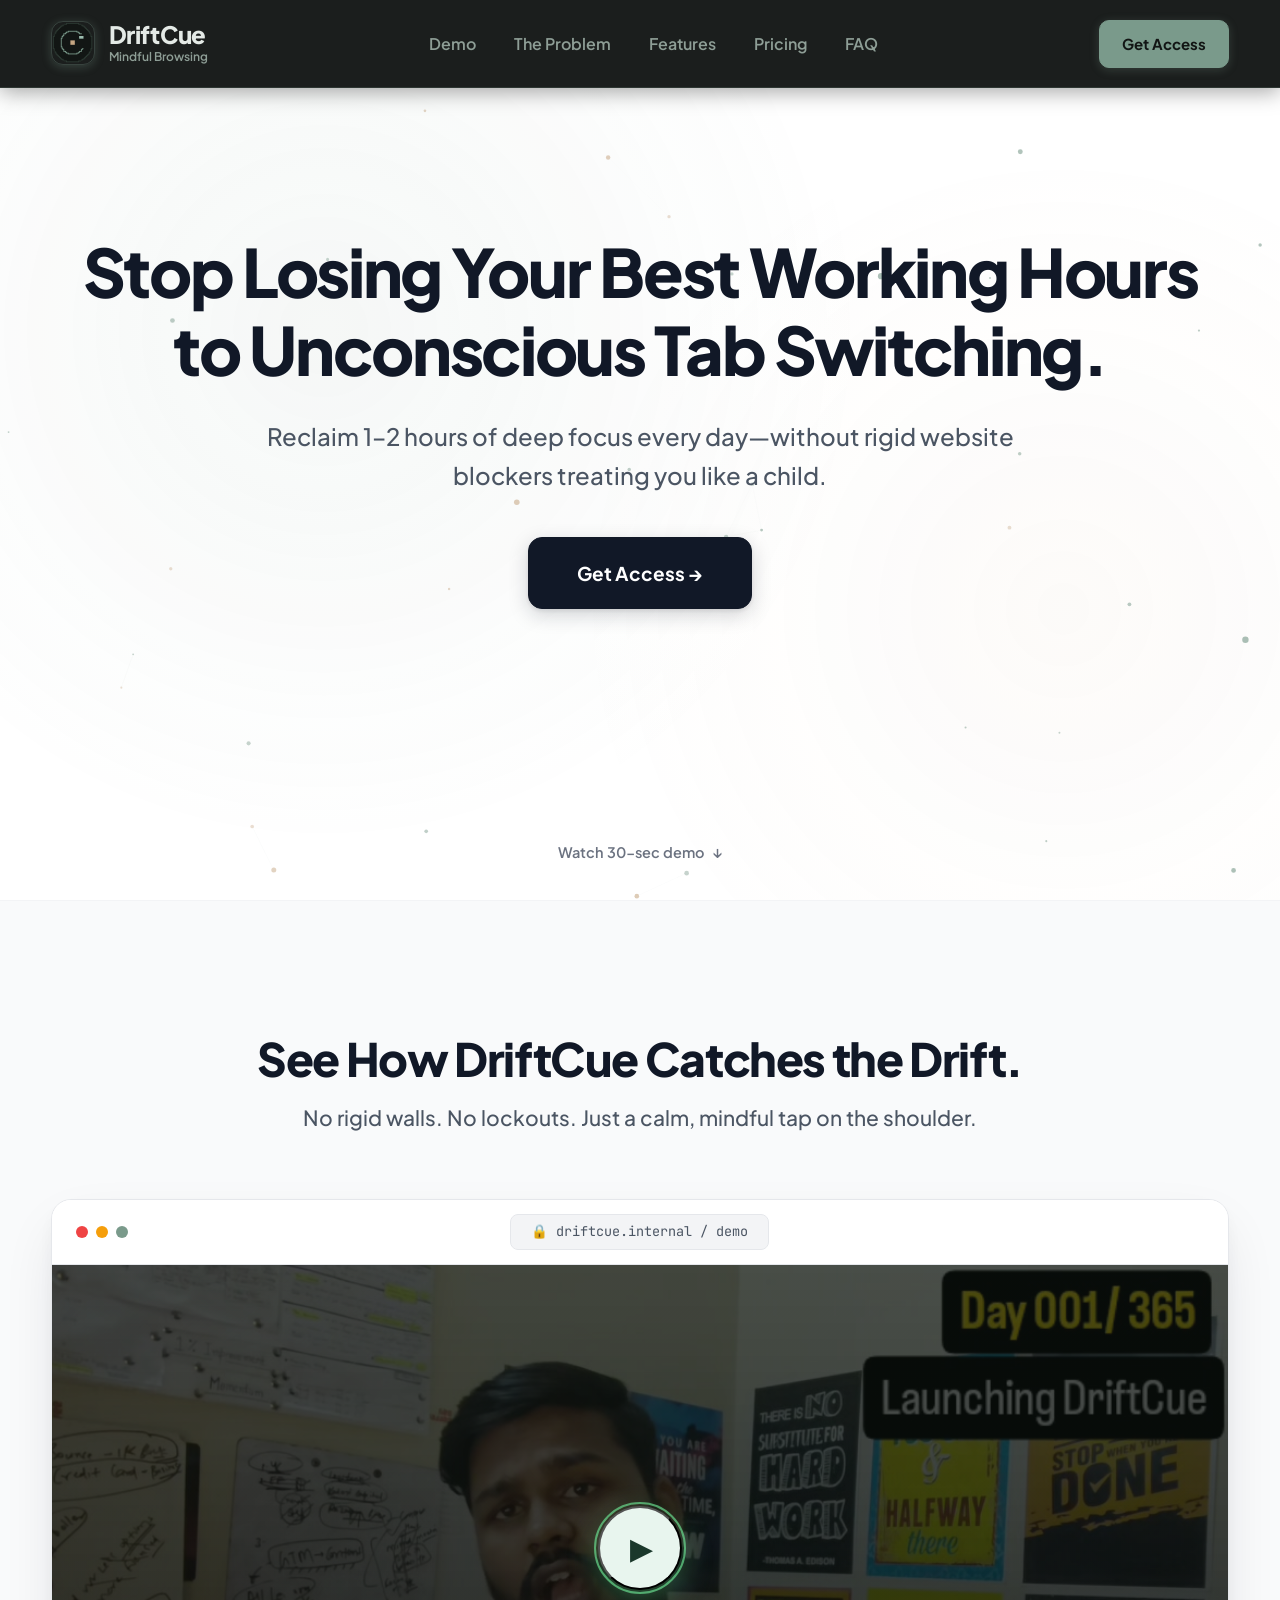
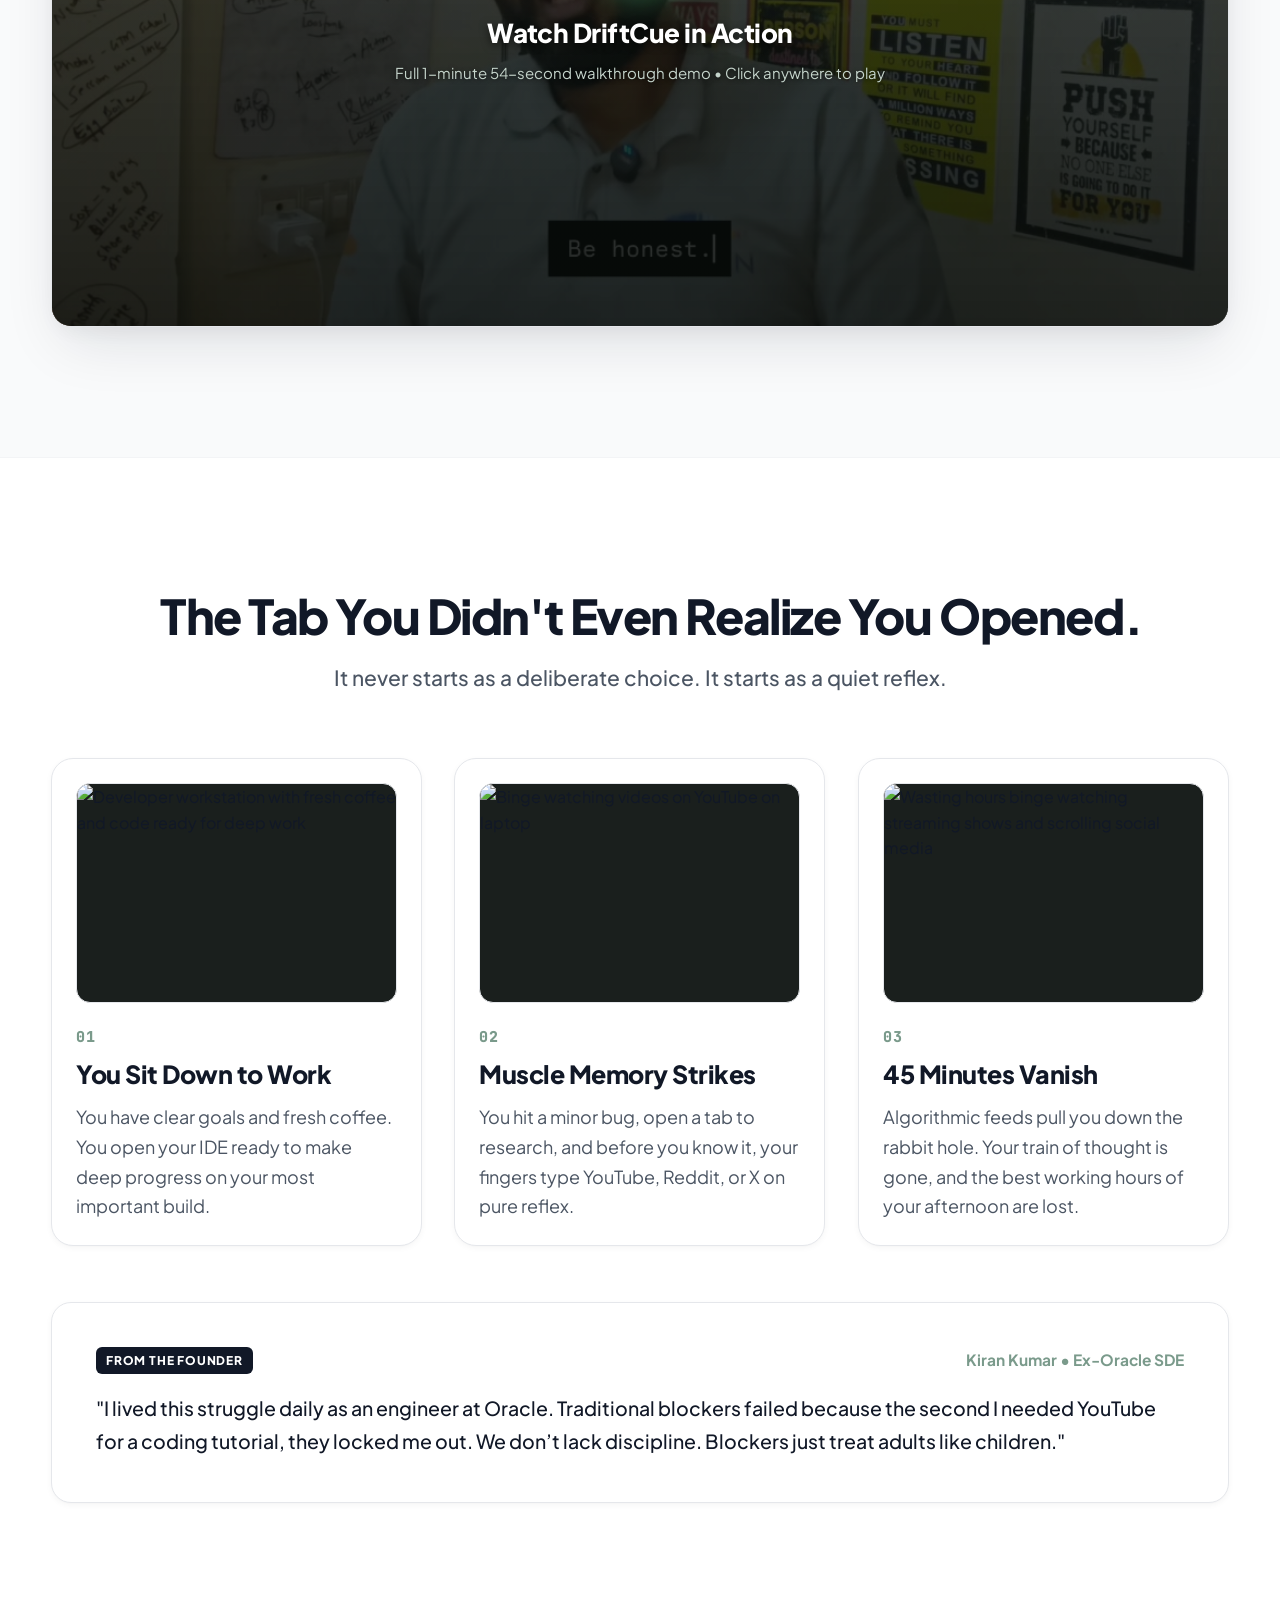
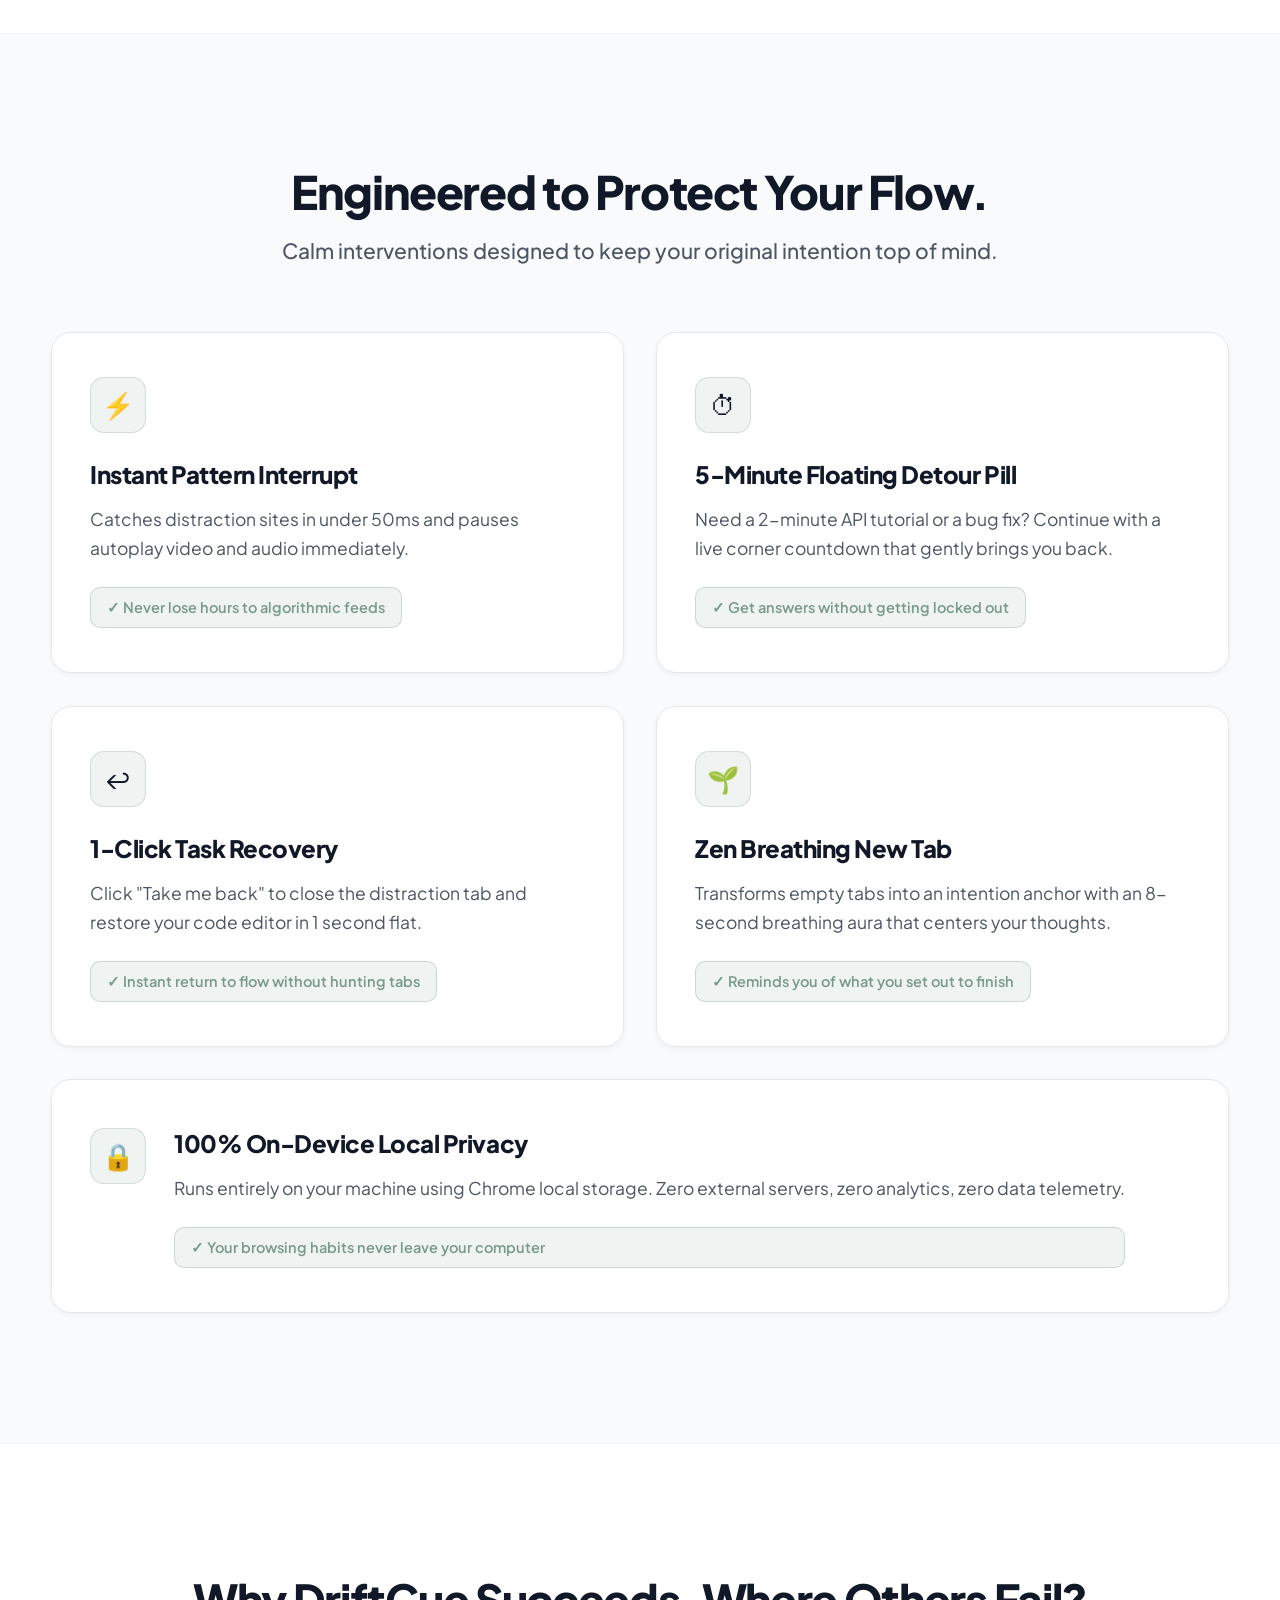
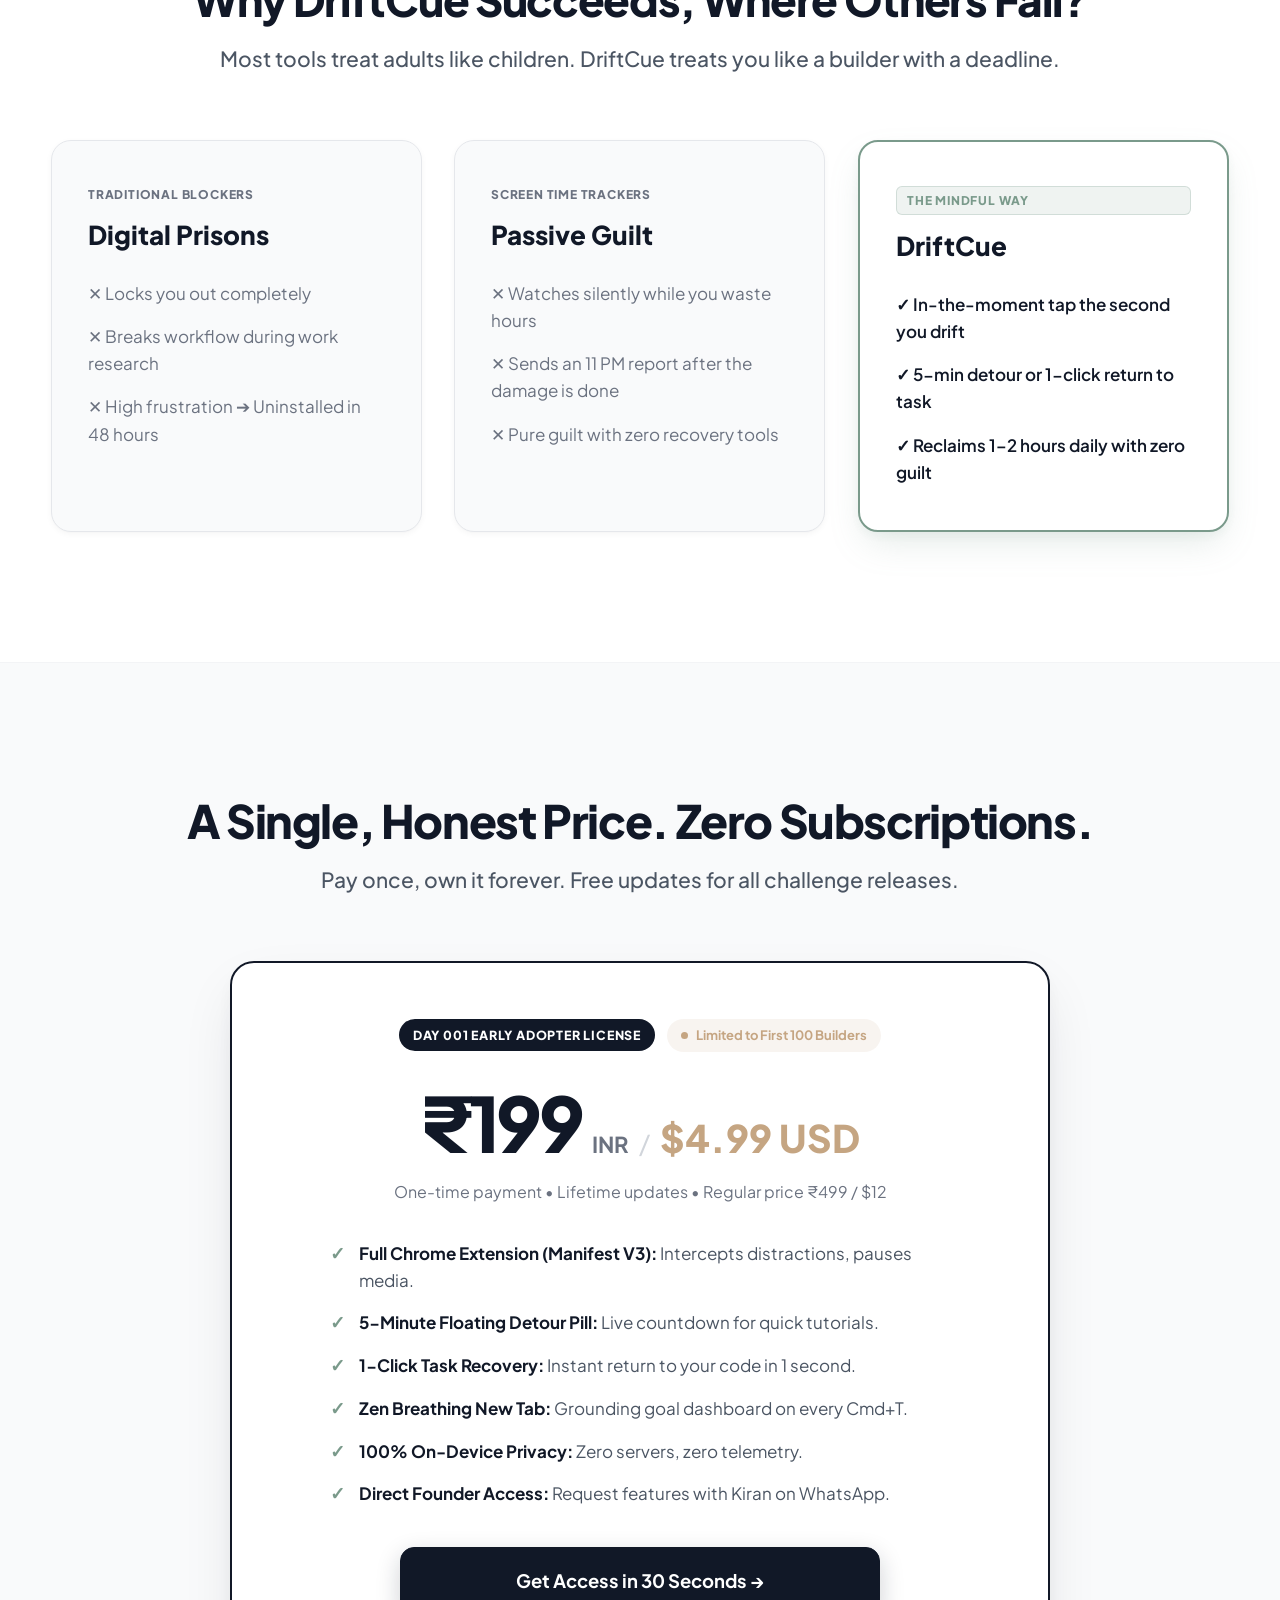
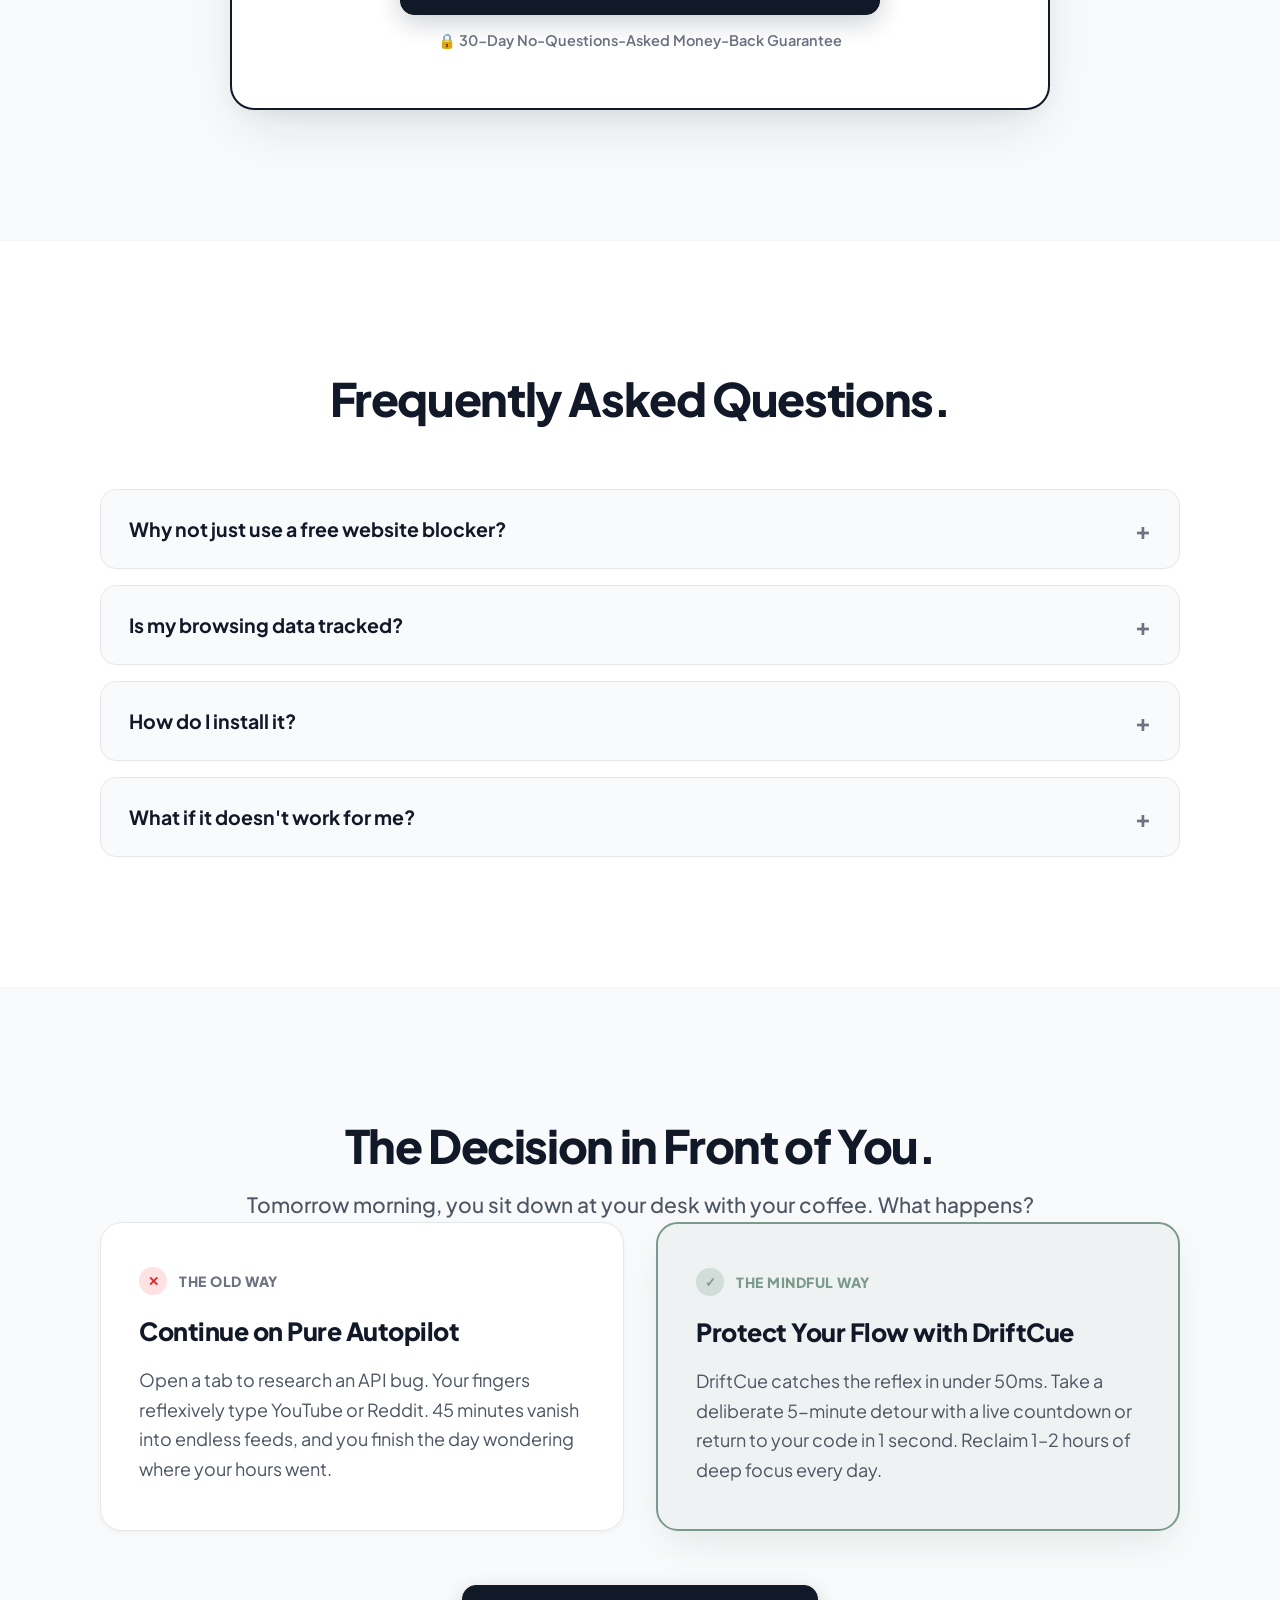
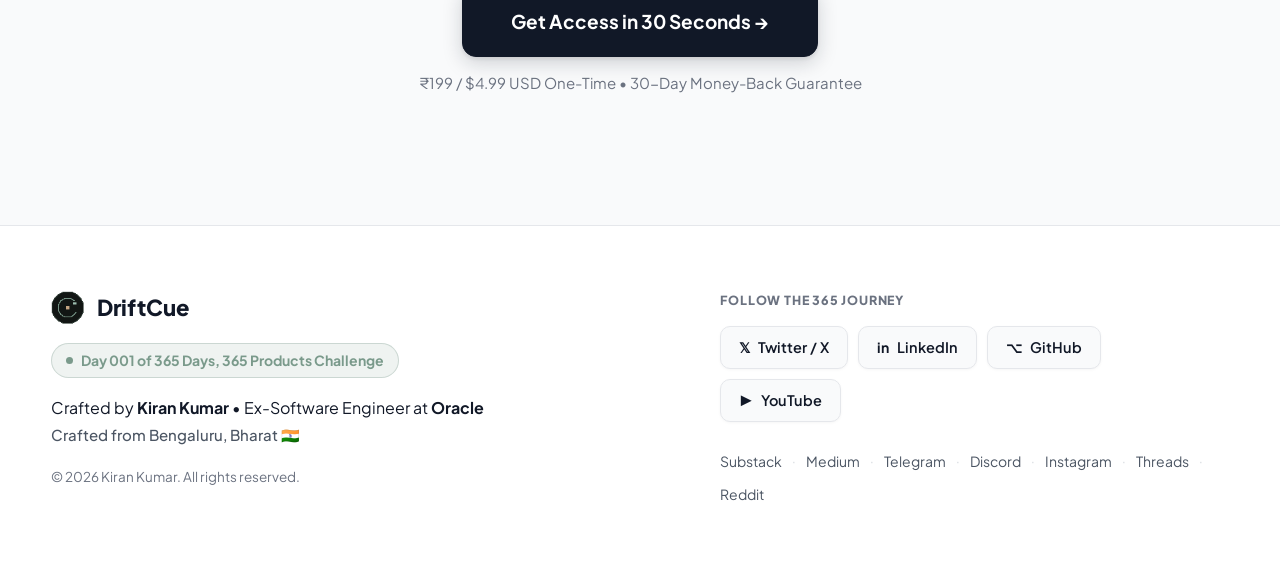
==== DriftCue landing page/index.html @ 40b1b19f "feat: embed responsive walkthrough demo video, poster preview, and connect PostHog project token" ====
<!DOCTYPE html>
<html lang="en">
<head>
  <meta charset="UTF-8">
  <meta name="viewport" content="width=device-width, initial-scale=1.0">
  <title>DriftCue — Stop Losing Your Best Working Hours to Unconscious Tab-Switching</title>
  <meta name="description" content="Reclaim 1–2 hours of deep focus every day without rigid website blockers treating you like a child. Built by Kiran Kumar (Ex-Oracle).">
  <link rel="icon" type="image/png" href="assets/icon48.png">

  <!-- Google Font: Plus Jakarta Sans & JetBrains Mono -->
  <link rel="preconnect" href="https://fonts.googleapis.com">
  <link rel="preconnect" href="https://fonts.gstatic.com" crossorigin>
  <link href="https://fonts.googleapis.com/css2?family=Plus+Jakarta+Sans:wght@400;500;600;700;800&family=JetBrains+Mono:wght@500;600&display=swap" rel="stylesheet">

  <!-- Canonical & Social Sharing Meta Tags -->
  <link rel="canonical" href="https://driftcue.netlify.app/">
  <meta property="og:type" content="website">
  <meta property="og:url" content="https://driftcue.netlify.app/">
  <meta property="og:title" content="DriftCue — Stop Losing Your Best Working Hours to Unconscious Tab-Switching">
  <meta property="og:description" content="A mindful Chrome extension that catches reflex distraction tabs in under 50ms without rigid blockers treating you like a child. Built by Kiran Kumar (Ex-Oracle).">
  <meta property="og:image" content="https://driftcue.netlify.app/assets/og-image.png">
  <meta property="og:image:width" content="1200">
  <meta property="og:image:height" content="630">

  <!-- Twitter / X Large Card Preview -->
  <meta name="twitter:card" content="summary_large_image">
  <meta name="twitter:site" content="@ErKiranKumar_">
  <meta name="twitter:creator" content="@ErKiranKumar_">
  <meta name="twitter:title" content="DriftCue — Stop Losing Hours to Tab Autopilot">
  <meta name="twitter:description" content="Reclaim 1–2 hours of deep focus every day without rigid website blockers. Day 001 of 365 Days, 365 Products.">
  <meta name="twitter:image" content="https://driftcue.netlify.app/assets/og-image.png">

  <!-- PostHog Analytics & Live Visitor Session Recording -->
  <script>
    window.POSTHOG_KEY = "phc_zBBacEBpAv8GLSEcUxEtwuBtC9FjooJ6SL5pAVhM9HwS";
    window.POSTHOG_HOST = "https://us.i.posthog.com";

    (function() {
      if (window.POSTHOG_KEY && window.POSTHOG_KEY !== "YOUR_POSTHOG_API_KEY") {
        const phScript = document.createElement("script");
        phScript.type = "text/javascript";
        phScript.async = true;
        phScript.src = window.POSTHOG_HOST + "/static/array.js";
        phScript.onload = function() {
          if (window.posthog) {
            window.posthog.init(window.POSTHOG_KEY, {
              api_host: window.POSTHOG_HOST,
              person_profiles: "always",
              capture_pageview: true,
              capture_pageleave: true,
              autocapture: true,
              session_recording: {
                recordCrossOriginIframes: true
              }
            });
          }
        };
        document.head.appendChild(phScript);
      }
    })();
  </script>

  <link rel="stylesheet" href="style.css">
</head>
<body>

  <!-- Ambient 3D Interactive Graphics Background Canvas -->
  <canvas id="ambient-canvas"></canvas>

  <!-- Sleek Dark Navigation Header (Extension Serene Sage Theme) -->
  <header class="header header-dark" id="site-header">
    <div class="header-inner">
      <a href="#" class="brand">
        <img src="assets/icon48.png" alt="DriftCue Logo" class="brand-logo" width="44" height="44">
        <div class="brand-text-col">
          <span class="brand-name">DriftCue</span>
          <span class="brand-sub">Mindful Browsing</span>
        </div>
      </a>

      <nav class="nav-links">
        <a href="#demo-video" class="nav-link">Demo</a>
        <a href="#problem" class="nav-link">The Problem</a>
        <a href="#features" class="nav-link">Features</a>
        <a href="#pricing" class="nav-link">Pricing</a>
        <a href="#faq" class="nav-link">FAQ</a>
      </nav>

      <div class="header-actions">
        <a 
          href="https://wa.me/918590658979?text=Hey%20Kiran%2C%20I%20struggle%20with%20staying%20intentional%20while%20browsing.%20Would%20love%20to%20test%20DriftCue%20and%20share%20my%20feedback%20with%20you."
          target="_blank"
          rel="noopener noreferrer"
          class="btn btn-header-cta"
        >
          Get Access
        </a>
      </div>
    </div>
  </header>

  <main>
    <!-- ===================================================================
         HERO SECTION (FULL VIEWPORT — 100vh)
         =================================================================== -->
    <section class="hero-section" id="hero">
      <div class="hero-container">

        <!-- Natural 2-Line Headline -->
        <h1 class="hero-headline">
          <span class="headline-line-1">Stop Losing Your Best Working Hours</span>
          <span class="headline-line-2">to Unconscious Tab Switching.</span>
        </h1>

        <!-- Natural, Comfortable Subheading -->
        <p class="hero-subhead">
          Reclaim 1–2 hours of deep focus every day—without rigid website blockers treating you like a child.
        </p>

        <!-- Primary CTA -->
        <div class="hero-cta-wrap">
          <a 
            href="https://wa.me/918590658979?text=Hey%20Kiran%2C%20I%20struggle%20with%20staying%20intentional%20while%20browsing.%20Would%20love%20to%20test%20DriftCue%20and%20share%20my%20feedback%20with%20you."
            target="_blank"
            rel="noopener noreferrer"
            class="btn btn-primary btn-hero"
          >
            Get Access →
          </a>
        </div>

      </div>

      <!-- Bottom Scroll Prompt -->
      <a href="#demo-video" class="hero-scroll-prompt">
        <span>Watch 30-sec demo</span>
        <span class="scroll-arrow">↓</span>
      </a>
    </section>

    <!-- ===================================================================
         SECTION 2: 30-SECOND PRODUCT WALKTHROUGH VIDEO
         =================================================================== -->
    <section class="section video-section" id="demo-video">
      <div class="section-container">
        
        <div class="text-center section-header-wrap">
          <h2 class="section-title">See How DriftCue Catches the Drift.</h2>
          <p class="section-sub">No rigid walls. No lockouts. Just a calm, mindful tap on the shoulder.</p>
        </div>

        <div class="video-container-wrap">
          <div class="video-browser-frame">
            <div class="browser-controls">
              <span class="ctrl-dot dot-red"></span>
              <span class="ctrl-dot dot-yellow"></span>
              <span class="ctrl-dot dot-green"></span>
            </div>
            <div class="browser-url-pill">
              <span class="url-lock">🔒</span>
              <span class="url-text">driftcue.internal / demo</span>
            </div>
            <div class="browser-spacer"></div>
          </div>

          <div class="video-media-box">
            <!-- DriftCue Official Walkthrough Demo Video -->
            <video 
              id="hero-video-player" 
              class="hero-video-player" 
              controls 
              preload="metadata"
              poster="assets/demo-poster.jpg"
              playsinline
            >
              <source id="video-source" src="assets/demo.mp4" type="video/mp4">
              Your browser does not support the video tag.
            </video>

            <!-- Interactive Premium Video Poster Overlay -->
            <div class="video-placeholder" id="video-placeholder">
              <div class="placeholder-center">
                <button class="play-btn-circle" id="play-trigger-btn" aria-label="Play Walkthrough Demo">
                  <span class="play-triangle">▶</span>
                </button>
                <h3 class="placeholder-heading">Watch DriftCue in Action</h3>
                <p class="placeholder-caption">
                  Full 1-minute 54-second walkthrough demo • Click anywhere to play
                </p>
              </div>
            </div>
          </div>
        </div>

      </div>
    </section>

    <!-- ===================================================================
         SECTION 3: THE PROBLEM — "The Tab You Didn't Even Realize You Opened."
         =================================================================== -->
    <section class="section problem-section" id="problem">
      <div class="section-container">
        
        <div class="text-center section-header-wrap">
          <!-- One-liner heading -->
          <h2 class="section-title reality-section-title">
            <span class="single-line-heading">The Tab You Didn't Even Realize You Opened.</span>
          </h2>
          <p class="section-sub">It never starts as a deliberate choice. It starts as a quiet reflex.</p>
        </div>

        <!-- 3 Expanded Cards with Rich Visuals and Scaled-Up Typography -->
        <div class="reality-cards-grid">
          
          <!-- Card 1 -->
          <div class="reality-card reality-card-expanded">
            <div class="reality-img-frame">
              <img 
                src="https://images.unsplash.com/photo-1498050108023-c5249f4df085?auto=format&fit=crop&w=800&q=80" 
                alt="Developer workstation with fresh coffee and code ready for deep work" 
                class="reality-img" 
                loading="lazy"
              >
            </div>
            <div class="reality-body">
              <span class="reality-num">01</span>
              <h3 class="reality-title">You Sit Down to Work</h3>
              <p class="reality-desc">You have clear goals and fresh coffee. You open your IDE ready to make deep progress on your most important build.</p>
            </div>
          </div>

          <!-- Card 2 -->
          <div class="reality-card reality-card-expanded">
            <div class="reality-img-frame">
              <img 
                src="https://images.unsplash.com/photo-1611162617213-7d7a39e9b1d7?auto=format&fit=crop&w=800&q=80" 
                alt="Binge watching videos on YouTube on laptop" 
                class="reality-img" 
                loading="lazy"
              >
            </div>
            <div class="reality-body">
              <span class="reality-num">02</span>
              <h3 class="reality-title">Muscle Memory Strikes</h3>
              <p class="reality-desc">You hit a minor bug, open a tab to research, and before you know it, your fingers type YouTube, Reddit, or X on pure reflex.</p>
            </div>
          </div>

          <!-- Card 3 -->
          <div class="reality-card reality-card-expanded">
            <div class="reality-img-frame">
              <img 
                src="https://images.unsplash.com/photo-1522869635100-9f4c5e86aa37?auto=format&fit=crop&w=800&q=80" 
                alt="Wasting hours binge watching streaming shows and scrolling social media" 
                class="reality-img" 
                loading="lazy"
              >
            </div>
            <div class="reality-body">
              <span class="reality-num">03</span>
              <h3 class="reality-title">45 Minutes Vanish</h3>
              <p class="reality-desc">Algorithmic feeds pull you down the rabbit hole. Your train of thought is gone, and the best working hours of your afternoon are lost.</p>
            </div>
          </div>

        </div>

        <!-- Founder Story Card -->
        <div class="founder-card-clean">
          <div class="founder-card-top">
            <span class="founder-badge">FROM THE FOUNDER</span>
            <span class="founder-name">Kiran Kumar • Ex-Oracle SDE</span>
          </div>
          <p class="founder-quote">
            "I lived this struggle daily as an engineer at Oracle. Traditional blockers failed because the second I needed YouTube for a coding tutorial, they locked me out. We don’t lack discipline. Blockers just treat adults like children."
          </p>
        </div>

      </div>
    </section>

    <!-- ===================================================================
         SECTION 4: CORE FEATURES & BENEFITS
         =================================================================== -->
    <section class="section benefits-section" id="features">
      <div class="section-container">
        
        <div class="text-center section-header-wrap">
          <h2 class="section-title">Engineered to Protect Your Flow.</h2>
          <p class="section-sub">Calm interventions designed to keep your original intention top of mind.</p>
        </div>

        <div class="benefits-grid">
          
          <!-- Benefit 1 -->
          <div class="benefit-card">
            <div class="benefit-icon">⚡</div>
            <h3 class="benefit-title">Instant Pattern Interrupt</h3>
            <p class="benefit-desc">Catches distraction sites in under 50ms and pauses autoplay video and audio immediately.</p>
            <div class="benefit-pill">✓ Never lose hours to algorithmic feeds</div>
          </div>

          <!-- Benefit 2 -->
          <div class="benefit-card">
            <div class="benefit-icon">⏱</div>
            <h3 class="benefit-title">5-Minute Floating Detour Pill</h3>
            <p class="benefit-desc">Need a 2-minute API tutorial or a bug fix? Continue with a live corner countdown that gently brings you back.</p>
            <div class="benefit-pill">✓ Get answers without getting locked out</div>
          </div>

          <!-- Benefit 3 -->
          <div class="benefit-card">
            <div class="benefit-icon">↩</div>
            <h3 class="benefit-title">1-Click Task Recovery</h3>
            <p class="benefit-desc">Click "Take me back" to close the distraction tab and restore your code editor in 1 second flat.</p>
            <div class="benefit-pill">✓ Instant return to flow without hunting tabs</div>
          </div>

          <!-- Benefit 4 -->
          <div class="benefit-card">
            <div class="benefit-icon">🌱</div>
            <h3 class="benefit-title">Zen Breathing New Tab</h3>
            <p class="benefit-desc">Transforms empty tabs into an intention anchor with an 8-second breathing aura that centers your thoughts.</p>
            <div class="benefit-pill">✓ Reminds you of what you set out to finish</div>
          </div>

          <!-- Benefit 5 (Wide) -->
          <div class="benefit-card benefit-card-wide">
            <div class="benefit-icon">🔒</div>
            <div class="wide-content">
              <h3 class="benefit-title">100% On-Device Local Privacy</h3>
              <p class="benefit-desc">Runs entirely on your machine using Chrome local storage. Zero external servers, zero analytics, zero data telemetry.</p>
              <div class="benefit-pill">✓ Your browsing habits never leave your computer</div>
            </div>
          </div>

        </div>

      </div>
    </section>

    <!-- ===================================================================
         SECTION 5: COMPARISON MATRIX (One-Liner Heading)
         =================================================================== -->
    <section class="section comparison-section" id="comparison">
      <div class="section-container">
        
        <div class="text-center section-header-wrap">
          <!-- One-liner heading -->
          <h2 class="section-title comparison-title">
            <span class="single-line-heading">Why DriftCue Succeeds, Where Others Fail?</span>
          </h2>
          <p class="section-sub">Most tools treat adults like children. DriftCue treats you like a builder with a deadline.</p>
        </div>

        <div class="comparison-grid">
          <!-- Col 1 -->
          <div class="comp-col comp-negative">
            <span class="comp-tag">TRADITIONAL BLOCKERS</span>
            <h3 class="comp-title">Digital Prisons</h3>
            <ul class="comp-points">
              <li>✕ Locks you out completely</li>
              <li>✕ Breaks workflow during work research</li>
              <li>✕ High frustration ➔ Uninstalled in 48 hours</li>
            </ul>
          </div>

          <!-- Col 2 -->
          <div class="comp-col comp-negative">
            <span class="comp-tag">SCREEN TIME TRACKERS</span>
            <h3 class="comp-title">Passive Guilt</h3>
            <ul class="comp-points">
              <li>✕ Watches silently while you waste hours</li>
              <li>✕ Sends an 11 PM report after the damage is done</li>
              <li>✕ Pure guilt with zero recovery tools</li>
            </ul>
          </div>

          <!-- Col 3: DriftCue (Extension Serene Sage Theme) -->
          <div class="comp-col comp-positive">
            <span class="comp-tag highlight">THE MINDFUL WAY</span>
            <h3 class="comp-title">DriftCue</h3>
            <ul class="comp-points">
              <li>✓ In-the-moment tap the second you drift</li>
              <li>✓ 5-min detour or 1-click return to task</li>
              <li>✓ Reclaims 1–2 hours daily with zero guilt</li>
            </ul>
          </div>
        </div>

      </div>
    </section>

    <!-- ===================================================================
         SECTION 6: PRICING (A Single Honest Price. Zero Subscriptions.)
         =================================================================== -->
    <section class="section pricing-section" id="pricing">
      <div class="section-container">
        
        <div class="text-center section-header-wrap">
          <h2 class="section-title">A Single, Honest Price. Zero Subscriptions.</h2>
          <p class="section-sub">Pay once, own it forever. Free updates for all challenge releases.</p>
        </div>

        <div class="pricing-card-wrap">
          <div class="pricing-card">
            
            <div class="urgency-badge-row">
              <span class="urgency-pill">DAY 001 EARLY ADOPTER LICENSE</span>
              <span class="urgency-spots">Limited to First 100 Builders</span>
            </div>

            <div class="price-display-wrap">
              <div class="price-numbers">
                <span class="price-inr">₹199</span>
                <span class="price-currency">INR</span>
                <span class="price-slash">/</span>
                <span class="price-usd">$4.99 USD</span>
              </div>
              <p class="price-terms">One-time payment • Lifetime updates • Regular price ₹499 / $12</p>
            </div>

            <ul class="offer-value-list">
              <li>
                <span class="check-icon">✓</span>
                <span><strong>Full Chrome Extension (Manifest V3):</strong> Intercepts distractions, pauses media.</span>
              </li>
              <li>
                <span class="check-icon">✓</span>
                <span><strong>5-Minute Floating Detour Pill:</strong> Live countdown for quick tutorials.</span>
              </li>
              <li>
                <span class="check-icon">✓</span>
                <span><strong>1-Click Task Recovery:</strong> Instant return to your code in 1 second.</span>
              </li>
              <li>
                <span class="check-icon">✓</span>
                <span><strong>Zen Breathing New Tab:</strong> Grounding goal dashboard on every Cmd+T.</span>
              </li>
              <li>
                <span class="check-icon">✓</span>
                <span><strong>100% On-Device Privacy:</strong> Zero servers, zero telemetry.</span>
              </li>
              <li>
                <span class="check-icon">✓</span>
                <span><strong>Direct Founder Access:</strong> Request features with Kiran on WhatsApp.</span>
              </li>
            </ul>

            <div class="pricing-action-box">
              <a 
                href="https://wa.me/918590658979?text=Hey%20Kiran%2C%20I%20struggle%20with%20staying%20intentional%20while%20browsing.%20Would%20love%20to%20test%20DriftCue%20and%20share%20my%20feedback%20with%20you."
                target="_blank"
                rel="noopener noreferrer"
                class="btn btn-primary btn-pricing"
              >
                Get Access in 30 Seconds →
              </a>
              <span class="guarantee-text">🔒 30-Day No-Questions-Asked Money-Back Guarantee</span>
            </div>

          </div>
        </div>

      </div>
    </section>

    <!-- ===================================================================
         SECTION 7: FAQ (CONCISE, NO BLOAT)
         =================================================================== -->
    <section class="section faq-section" id="faq">
      <div class="section-container text-container">
        
        <div class="text-center section-header-wrap">
          <h2 class="section-title">Frequently Asked Questions.</h2>
        </div>

        <div class="faq-list">
          
          <div class="faq-item">
            <button class="faq-question">
              <span>Why not just use a free website blocker?</span>
              <span class="faq-icon">+</span>
            </button>
            <div class="faq-answer">
              <p>
                You’ve already uninstalled them. Strict blockers lock you out completely, which fails the second you need YouTube for an API tutorial. DriftCue doesn’t lock you out—it gives you mindful awareness and a 5-minute detour.
              </p>
            </div>
          </div>

          <div class="faq-item">
            <button class="faq-question">
              <span>Is my browsing data tracked?</span>
              <span class="faq-icon">+</span>
            </button>
            <div class="faq-answer">
              <p>
                Zero tracking. Everything runs locally inside Chrome. We have no servers, no analytics, and no accounts.
              </p>
            </div>
          </div>

          <div class="faq-item">
            <button class="faq-question">
              <span>How do I install it?</span>
              <span class="faq-icon">+</span>
            </button>
            <div class="faq-answer">
              <p>
                Delivered as an unpacked Chrome extension package (Manifest V3). Open <code>chrome://extensions</code>, toggle Developer mode, and click "Load unpacked". Takes under 30 seconds.
              </p>
            </div>
          </div>

          <div class="faq-item">
            <button class="faq-question">
              <span>What if it doesn't work for me?</span>
              <span class="faq-icon">+</span>
            </button>
            <div class="faq-answer">
              <p>
                Message Kiran on WhatsApp within 30 days for an immediate 100% refund. Zero questions asked.
              </p>
            </div>
          </div>

        </div>

      </div>
    </section>

    <!-- ===================================================================
         SECTION 8: THE DECISION IN FRONT OF YOU (Human Presentation)
         =================================================================== -->
    <section class="section closing-section" id="closing">
      <div class="section-container text-container text-center">
        
        <h2 class="section-title">The Decision in Front of You.</h2>
        <p class="section-sub">Tomorrow morning, you sit down at your desk with your coffee. What happens?</p>

        <!-- Redesigned Comparative Decision Cards (No Tacky Pills) -->
        <div class="decision-cards-grid">
          
          <!-- Option 1: Inaction -->
          <div class="decision-card decision-inaction">
            <div class="decision-badge-row">
              <span class="decision-badge-icon icon-cross">✕</span>
              <span class="decision-badge-label">The Old Way</span>
            </div>
            <h3 class="decision-title">Continue on Pure Autopilot</h3>
            <p class="decision-desc">
              Open a tab to research an API bug. Your fingers reflexively type YouTube or Reddit. 45 minutes vanish into endless feeds, and you finish the day wondering where your hours went.
            </p>
          </div>

          <!-- Option 2: Action -->
          <div class="decision-card decision-action">
            <div class="decision-badge-row">
              <span class="decision-badge-icon icon-check">✓</span>
              <span class="decision-badge-label">The Mindful Way</span>
            </div>
            <h3 class="decision-title">Protect Your Flow with DriftCue</h3>
            <p class="decision-desc">
              DriftCue catches the reflex in under 50ms. Take a deliberate 5-minute detour with a live countdown or return to your code in 1 second. Reclaim 1–2 hours of deep focus every day.
            </p>
          </div>

        </div>

        <div class="final-cta-wrap">
          <a 
            href="https://wa.me/918590658979?text=Hey%20Kiran%2C%20I%20struggle%20with%20staying%20intentional%20while%20browsing.%20Would%20love%20to%20test%20DriftCue%20and%20share%20my%20feedback%20with%20you."
            target="_blank"
            rel="noopener noreferrer"
            class="btn btn-primary btn-hero"
          >
            Get Access in 30 Seconds →
          </a>
          <p class="final-cta-sub">₹199 / $4.99 USD One-Time • 30-Day Money-Back Guarantee</p>
        </div>

      </div>
    </section>

  </main>

  <!-- Clean Footer (Day 001/365 & Socials) -->
  <footer class="footer">
    <div class="footer-container">
      
      <!-- Left: Challenge info & 2-Liner Founder Bio -->
      <div class="footer-left">
        <div class="footer-brand">
          <img src="assets/icon48.png" alt="DriftCue Logo" width="34" height="34">
          <span class="footer-brand-name">DriftCue</span>
        </div>
        <p class="footer-challenge-badge">
          <span class="challenge-dot"></span>
          <span>Day 001 of 365 Days, 365 Products Challenge</span>
        </p>

        <!-- Two-Liner Founder Note -->
        <div class="footer-founder-bio">
          <p class="founder-bio-line1">Crafted by <strong>Kiran Kumar</strong> • Ex-Software Engineer at <strong>Oracle</strong></p>
          <p class="founder-bio-line2">Crafted from Bengaluru, Bharat 🇮🇳</p>
        </div>

        <span class="footer-copyright">© 2026 Kiran Kumar. All rights reserved.</span>
      </div>

      <!-- Right: All Socials -->
      <div class="footer-right">
        <span class="footer-socials-title">Follow the 365 Journey</span>
        
        <div class="footer-social-links">
          <a href="https://x.com/ErKiranKumar_" target="_blank" rel="noopener noreferrer" class="social-pill">
            <span class="social-icon">𝕏</span> Twitter / X
          </a>
          <a href="https://www.linkedin.com/in/kiran-kumar-sde/" target="_blank" rel="noopener noreferrer" class="social-pill">
            <span class="social-icon">in</span> LinkedIn
          </a>
          <a href="https://github.com/Kiran-pro2001" target="_blank" rel="noopener noreferrer" class="social-pill">
            <span class="social-icon">⌥</span> GitHub
          </a>
          <a href="https://www.youtube.com/@KiranKumar-wu9fp" target="_blank" rel="noopener noreferrer" class="social-pill">
            <span class="social-icon">▶</span> YouTube
          </a>
        </div>

        <div class="footer-community-links">
          <a href="https://substack.com/@kirankumar778023" target="_blank" rel="noopener noreferrer" class="comm-link">Substack</a>
          <span class="comm-sep">·</span>
          <a href="https://medium.com/@kk9840042" target="_blank" rel="noopener noreferrer" class="comm-link">Medium</a>
          <span class="comm-sep">·</span>
          <a href="https://telegram.me/kiranprodev" target="_blank" rel="noopener noreferrer" class="comm-link">Telegram</a>
          <span class="comm-sep">·</span>
          <span class="comm-link" title="Discord: kirankumar9672">Discord</span>
          <span class="comm-sep">·</span>
          <a href="https://www.instagram.com/kiran_kumar_20.0/" target="_blank" rel="noopener noreferrer" class="comm-link">Instagram</a>
          <span class="comm-sep">·</span>
          <a href="https://www.threads.com/@kiran_kumar_20.0" target="_blank" rel="noopener noreferrer" class="comm-link">Threads</a>
          <span class="comm-sep">·</span>
          <a href="https://www.reddit.com/user/No-Helicopter-6374/" target="_blank" rel="noopener noreferrer" class="comm-link">Reddit</a>
        </div>
      </div>

    </div>
  </footer>

  <script src="script.js"></script>
</body>
</html>
---- DriftCue landing page/style.css ----
/* ==========================================================================
   DriftCue — Theme B (Crisp Modern White with Extension Serene Sage Accents)
   Full-Page Screen Utilisation (1440px+ Canvas), Scaled-Up Typography
   ========================================================================== */

:root {
  /* Surfaces */
  --bg-canvas: #FFFFFF;
  --bg-subtle: #F9FAFB;
  --bg-card: #FFFFFF;
  --bg-dark: #121514;
  --bg-dark-app: #121514;
  
  /* Borders */
  --border-light: #F3F4F6;
  --border-subtle: #E5E7EB;
  --border-hover: #D1D5DB;
  --border-dark-subtle: #262f2b;
  
  /* Typography */
  --text-primary: #111827;      /* Crisp Dark Slate Black */
  --text-secondary: #4B5563;    /* Clean Neutral Slate */
  --text-muted: #6B7280;        /* Muted Gray */
  --text-faint: #9CA3AF;
  
  /* Extension Serene Sage Palette (Matches Extension 100%) */
  --accent-sage: #7a9a8b;
  --accent-sage-light: #8eae9d;
  --accent-sage-hover: #6a897b;
  --accent-sage-bg: rgba(122, 154, 139, 0.12);
  --accent-sand: #c5a582;
  --accent-sand-bg: rgba(197, 165, 130, 0.12);
  --accent-rose: #d9777f;
  
  /* Fonts */
  --font-sans: 'Plus Jakarta Sans', -apple-system, BlinkMacSystemFont, "Segoe UI", Roboto, sans-serif;
  --font-mono: 'JetBrains Mono', monospace;
  
  /* Shadows (Rich 3D Layered Depth) */
  --shadow-sm: 0 2px 6px rgba(0, 0, 0, 0.04), 0 1px 2px rgba(0, 0, 0, 0.02);
  --shadow-md: 0 12px 30px -6px rgba(17, 24, 39, 0.08), 0 4px 12px -2px rgba(17, 24, 39, 0.04);
  --shadow-lg: 0 24px 60px -12px rgba(17, 24, 39, 0.12), 0 8px 24px -4px rgba(17, 24, 39, 0.06);
  --shadow-hover-3d: 0 28px 70px -10px rgba(17, 24, 39, 0.16), 0 12px 28px -6px rgba(17, 24, 39, 0.08), 0 0 0 1px rgba(17, 24, 39, 0.05);
  --shadow-sage-glow: 0 20px 50px -10px rgba(122, 154, 139, 0.28), 0 8px 20px -4px rgba(122, 154, 139, 0.14);
  --shadow-sage-hover-3d: 0 30px 65px -10px rgba(122, 154, 139, 0.32), 0 12px 24px -4px rgba(122, 154, 139, 0.16);
  
  /* Full-Page Utilization Layout */
  --container-max: 1440px;
  --container-text: 1080px;
}

/* Reset */
*, *::before, *::after {
  box-sizing: border-box;
  margin: 0;
  padding: 0;
}

html {
  scroll-behavior: smooth;
  font-size: 16px;
  -webkit-text-size-adjust: 100%;
  overflow-x: hidden;
  max-width: 100vw;
}

body {
  font-family: var(--font-sans);
  background-color: var(--bg-canvas);
  color: var(--text-primary);
  line-height: 1.6;
  min-height: 100vh;
  display: flex;
  flex-direction: column;
  -webkit-font-smoothing: antialiased;
  -moz-osx-font-smoothing: grayscale;
  position: relative;
  overflow-x: hidden;
  max-width: 100vw;
  width: 100%;
}

/* Ambient 3D Interactive Graphics Background Canvas */
#ambient-canvas {
  position: fixed;
  top: 0;
  left: 0;
  width: 100vw;
  height: 100vh;
  pointer-events: none;
  z-index: 0;
  opacity: 0.82;
}

main {
  flex: 1;
  position: relative;
  z-index: 1;
}

/* ==========================================================================
   FULL-PAGE UTILISATION: EXPANDED CONTAINERS & SECTIONS
   ========================================================================== */
.section {
  padding: 130px 4vw;
  position: relative;
}

.section-container {
  max-width: var(--container-max);
  margin: 0 auto;
  width: 100%;
}

.text-container {
  max-width: var(--container-text);
  margin-left: auto;
  margin-right: auto;
  width: 100%;
}

.text-center {
  text-align: center;
}

.section-header-wrap {
  max-width: 960px;
  margin: 0 auto 64px;
}

.section-title {
  font-size: 46px;
  font-weight: 800;
  line-height: 1.18;
  letter-spacing: -0.03em;
  color: var(--text-primary);
  margin-bottom: 16px;
}

.section-sub {
  font-size: 21px;
  line-height: 1.6;
  color: var(--text-secondary);
  font-weight: 500;
}

/* One-liner desktop helper */
.single-line-heading {
  display: inline-block;
  white-space: nowrap;
}

@media (max-width: 980px) {
  .single-line-heading {
    white-space: normal;
  }
}

/* ==========================================================================
   BUTTONS (TACTILE 3D DEPTH & MICRO-INTERACTIONS)
   ========================================================================== */
.btn {
  display: inline-flex;
  align-items: center;
  justify-content: center;
  gap: 10px;
  font-family: var(--font-sans);
  font-size: 16px;
  font-weight: 700;
  padding: 13px 28px;
  border-radius: 12px;
  text-decoration: none;
  cursor: pointer;
  transition: transform 0.22s cubic-bezier(0.16, 1, 0.3, 1),
              box-shadow 0.22s cubic-bezier(0.16, 1, 0.3, 1),
              background-color 0.2s ease,
              border-color 0.2s ease;
  border: 1px solid transparent;
  position: relative;
  overflow: hidden;
  will-change: transform, box-shadow;
}

.btn:active {
  transform: translateY(1px) scale(0.99) !important;
  transition-duration: 0.08s;
}

.btn-primary {
  background: var(--text-primary);
  color: #FFFFFF;
  border-color: var(--text-primary);
  box-shadow: 0 4px 14px rgba(17, 24, 39, 0.16), 0 1px 3px rgba(0, 0, 0, 0.06);
}

.btn-primary::after {
  content: "";
  position: absolute;
  top: -60%;
  left: -70%;
  width: 50%;
  height: 220%;
  background: linear-gradient(
    90deg,
    transparent,
    rgba(255, 255, 255, 0.22),
    transparent
  );
  transform: rotate(25deg);
  pointer-events: none;
  opacity: 0;
}

.btn-primary:hover {
  background: #000000;
  border-color: #000000;
  transform: translateY(-3px);
  box-shadow: 0 12px 28px -2px rgba(17, 24, 39, 0.28), 0 4px 10px rgba(17, 24, 39, 0.12);
}

.btn-primary:hover::after {
  opacity: 1;
  animation: btnSheenSweep 0.8s ease-out forwards;
}

@keyframes btnSheenSweep {
  0% { left: -70%; }
  100% { left: 150%; }
}

.btn-hero {
  padding: 20px 48px;
  font-size: 19px;
  border-radius: 14px;
  box-shadow: 0 6px 20px rgba(17, 24, 39, 0.18), 0 2px 4px rgba(0, 0, 0, 0.08);
}

.btn-hero:hover {
  transform: translateY(-4px) scale(1.01);
  box-shadow: 0 16px 36px -4px rgba(17, 24, 39, 0.32), 0 6px 14px rgba(17, 24, 39, 0.14);
}

.btn-header-cta {
  background: #7a9a8b;
  color: #121514;
  border: 1px solid #7a9a8b;
  font-size: 15px;
  font-weight: 700;
  padding: 11px 22px;
  border-radius: 10px;
  box-shadow: 0 2px 10px rgba(122, 154, 139, 0.25);
  text-decoration: none;
  display: inline-flex;
  align-items: center;
  justify-content: center;
  transition: transform 0.2s cubic-bezier(0.16, 1, 0.3, 1),
              box-shadow 0.2s cubic-bezier(0.16, 1, 0.3, 1),
              background-color 0.2s ease;
}

.btn-header-cta:hover {
  background: #8eae9d;
  color: #080b0a;
  transform: translateY(-2px);
  box-shadow: 0 6px 20px rgba(122, 154, 139, 0.4);
}

.btn-pricing {
  width: 100%;
  max-width: 480px;
  padding: 18px 36px;
  font-size: 18.5px;
  border-radius: 14px;
  box-shadow: 0 8px 24px rgba(17, 24, 39, 0.2);
}

.btn-pricing:hover {
  transform: translateY(-3px) scale(1.008);
  box-shadow: 0 16px 36px -4px rgba(17, 24, 39, 0.32);
}

/* ==========================================================================
   NAVIGATION HEADER (SLEEK DARK THEME — SERENE SAGE)
   ========================================================================== */
.header {
  position: sticky;
  top: 0;
  z-index: 100;
  padding: 0 4vw;
  height: 88px;
  display: flex;
  align-items: center;
}

.header.header-dark {
  background: rgba(18, 21, 20, 0.96);
  backdrop-filter: blur(16px);
  -webkit-backdrop-filter: blur(16px);
  border-bottom: 1px solid rgba(122, 154, 139, 0.2);
  box-shadow: 0 4px 20px rgba(0, 0, 0, 0.35);
}

.header-inner {
  max-width: var(--container-max);
  margin: 0 auto;
  width: 100%;
  display: flex;
  align-items: center;
  justify-content: space-between;
}

.brand {
  display: flex;
  align-items: center;
  gap: 14px;
  text-decoration: none;
}

.brand-logo {
  border-radius: 12px;
  box-shadow: 0 2px 10px rgba(122, 154, 139, 0.3);
  border: 1px solid rgba(122, 154, 139, 0.3);
}

.brand-text-col {
  display: flex;
  flex-direction: column;
}

.brand-name {
  font-size: 24px;
  font-weight: 800;
  color: #e4eae6;
  letter-spacing: -0.03em;
  line-height: 1.1;
}

.brand-sub {
  font-size: 12px;
  font-weight: 600;
  color: #8e9e96;
}

.nav-links {
  display: flex;
  align-items: center;
  gap: 38px;
}

.nav-link {
  text-decoration: none;
  font-size: 16px;
  font-weight: 600;
  color: #8e9e96;
  transition: color 0.15s ease;
}

.nav-link:hover {
  color: #ffffff;
}

/* ==========================================================================
   HERO SECTION (FULL VIEWPORT — 100vh)
   ========================================================================== */
.hero-section {
  min-height: calc(100vh - 88px);
  display: flex;
  flex-direction: column;
  justify-content: center;
  align-items: center;
  padding: 40px 4vw 36px;
  position: relative;
  text-align: center;
}

.hero-container {
  max-width: 1280px;
  margin: auto 0;
  display: flex;
  flex-direction: column;
  align-items: center;
  width: 100%;
}

.hero-headline {
  font-size: clamp(40px, 5.2vw, 68px);
  font-weight: 800;
  line-height: 1.18;
  letter-spacing: -0.035em;
  color: var(--text-primary);
  max-width: 1200px;
  margin: 0 auto 28px;
}

.headline-line-1,
.headline-line-2 {
  display: block;
}

@media (min-width: 960px) {
  .headline-line-1 {
    white-space: nowrap;
  }
}

.hero-subhead {
  font-size: clamp(20px, 2.2vw, 24px);
  line-height: 1.62;
  color: var(--text-secondary);
  max-width: 820px;
  margin: 0 auto 42px;
  font-weight: 500;
}

.hero-cta-wrap {
  display: flex;
  justify-content: center;
}

.hero-scroll-prompt {
  margin-top: auto;
  display: inline-flex;
  align-items: center;
  gap: 8px;
  font-size: 14.5px;
  font-weight: 600;
  color: var(--text-muted);
  text-decoration: none;
  transition: color 0.15s ease;
  padding-top: 24px;
}

.hero-scroll-prompt:hover {
  color: var(--text-primary);
}

.scroll-arrow {
  animation: bounceDown 1.8s infinite ease-in-out;
}

@keyframes bounceDown {
  0%, 100% { transform: translateY(0); }
  50% { transform: translateY(5px); }
}

/* ==========================================================================
   SECTION 2: VIDEO SHOWCASE (CINEMATIC 1280px WIDE BOX)
   ========================================================================== */
.video-section {
  background: var(--bg-subtle);
  border-top: 1px solid var(--border-light);
  border-bottom: 1px solid var(--border-light);
}

.video-container-wrap {
  width: 100%;
  max-width: 1280px;
  margin: 0 auto;
  background: var(--bg-card);
  border: 1px solid var(--border-subtle);
  border-radius: 20px;
  overflow: hidden;
  box-shadow: var(--shadow-lg);
  transition: transform 0.35s cubic-bezier(0.16, 1, 0.3, 1),
              box-shadow 0.35s cubic-bezier(0.16, 1, 0.3, 1),
              border-color 0.25s ease;
  will-change: transform, box-shadow;
}

.video-container-wrap:hover {
  transform: translateY(-8px) scale(1.004);
  box-shadow: var(--shadow-hover-3d);
  border-color: rgba(122, 154, 139, 0.4);
}

.video-browser-frame {
  background: #FFFFFF;
  border-bottom: 1px solid var(--border-subtle);
  padding: 14px 24px;
  display: flex;
  align-items: center;
  justify-content: space-between;
}

.browser-controls {
  display: flex;
  gap: 8px;
  width: 70px;
}

.ctrl-dot {
  width: 12px;
  height: 12px;
  border-radius: 50%;
}

.dot-red { background: #EF4444; }
.dot-yellow { background: #F59E0B; }
.dot-green { background: #7a9a8b; }

.browser-url-pill {
  display: flex;
  align-items: center;
  gap: 8px;
  background: #F3F4F6;
  border: 1px solid var(--border-subtle);
  padding: 6px 20px;
  border-radius: 8px;
  font-family: var(--font-mono);
  font-size: 13.5px;
  color: var(--text-secondary);
}

.browser-spacer {
  width: 70px;
}

.video-media-box {
  position: relative;
  width: 100%;
  aspect-ratio: 16 / 9;
  background: #0B0E14;
  overflow: hidden;
  display: flex;
  align-items: center;
  justify-content: center;
}

.hero-video-player {
  width: 100%;
  height: 100%;
  object-fit: contain;
  background: #070B09;
  display: none;
}

.video-placeholder {
  position: absolute;
  inset: 0;
  display: flex;
  align-items: center;
  justify-content: center;
  padding: 40px 24px;
  text-align: center;
  background: linear-gradient(180deg, rgba(10, 16, 12, 0.72) 0%, rgba(7, 11, 9, 0.88) 100%),
              url('assets/demo-poster.jpg') center/cover no-repeat;
  cursor: pointer;
  transition: opacity 0.3s ease, visibility 0.3s ease;
}

.placeholder-center {
  max-width: 560px;
  display: flex;
  flex-direction: column;
  align-items: center;
}

.play-btn-circle {
  width: 84px;
  height: 84px;
  border-radius: 50%;
  background: #E8F5EE;
  color: #1A382B;
  display: flex;
  align-items: center;
  justify-content: center;
  font-size: 30px;
  margin-bottom: 22px;
  box-shadow: 0 10px 30px rgba(110, 231, 150, 0.35);
  cursor: pointer;
  transition: transform 0.25s cubic-bezier(0.16, 1, 0.3, 1),
              box-shadow 0.25s ease,
              background 0.2s ease;
  position: relative;
}

.play-btn-circle::before {
  content: "";
  position: absolute;
  inset: -6px;
  border-radius: 50%;
  border: 2px solid rgba(110, 231, 150, 0.65);
  animation: playPulse 2.4s infinite ease-out;
  pointer-events: none;
}

@keyframes playPulse {
  0% { transform: scale(0.95); opacity: 0.8; }
  50% { transform: scale(1.18); opacity: 0; }
  100% { transform: scale(0.95); opacity: 0; }
}

.play-btn-circle:hover {
  transform: scale(1.1);
  background: #FFFFFF;
  box-shadow: 0 16px 40px rgba(110, 231, 150, 0.55);
}

.play-triangle {
  margin-left: 4px;
}

.placeholder-heading {
  font-size: clamp(20px, 2.5vw, 26px);
  font-weight: 800;
  color: #FFFFFF;
  margin-bottom: 8px;
  letter-spacing: -0.02em;
  text-shadow: 0 2px 8px rgba(0, 0, 0, 0.6);
}

.placeholder-caption {
  font-size: 15px;
  line-height: 1.5;
  color: #C5D4CB;
  text-shadow: 0 1px 4px rgba(0, 0, 0, 0.6);
}

/* ==========================================================================
   SECTION 3: THE PROBLEM — "The Tab You Didn't Even Realize You Opened."
   Expanded Cards, Scaled-Up Typography & Rich Visuals
   ========================================================================== */
.problem-section {
  background: #FFFFFF;
}

.reality-section-title {
  font-size: clamp(32px, 3.8vw, 48px);
  max-width: 1200px;
  margin-left: auto;
  margin-right: auto;
}

.reality-cards-grid {
  display: grid;
  grid-template-columns: repeat(3, 1fr);
  gap: 32px;
  margin-bottom: 56px;
}

.reality-card-expanded {
  background: #FFFFFF;
  border: 1px solid var(--border-subtle);
  border-radius: 22px;
  padding: 24px;
  display: flex;
  flex-direction: column;
  box-shadow: var(--shadow-sm);
  min-height: 480px;
  transition: transform 0.35s cubic-bezier(0.16, 1, 0.3, 1),
              box-shadow 0.35s cubic-bezier(0.16, 1, 0.3, 1),
              border-color 0.25s ease;
  will-change: transform, box-shadow;
  overflow: hidden;
}

.reality-card-expanded:hover {
  transform: translateY(-10px) scale(1.018);
  box-shadow: var(--shadow-hover-3d);
  border-color: rgba(122, 154, 139, 0.4);
}

.reality-img-frame {
  width: 100%;
  height: 220px;
  border-radius: 14px;
  overflow: hidden;
  margin-bottom: 22px;
  background: #1a1f1d;
  border: 1px solid var(--border-subtle);
}

.reality-img {
  width: 100%;
  height: 100%;
  object-fit: cover;
  transition: transform 0.45s cubic-bezier(0.16, 1, 0.3, 1);
  display: block;
}

.reality-card-expanded:hover .reality-img {
  transform: scale(1.06);
}

.reality-body {
  display: flex;
  flex-direction: column;
  flex: 1;
}

.reality-num {
  font-family: var(--font-mono);
  font-size: 15px;
  font-weight: 800;
  color: var(--accent-sage);
  margin-bottom: 10px;
  display: inline-block;
  letter-spacing: 0.5px;
}

.reality-title {
  font-size: 25px;
  font-weight: 800;
  color: var(--text-primary);
  margin-bottom: 12px;
  line-height: 1.25;
  letter-spacing: -0.02em;
}

.reality-desc {
  font-size: 18px;
  line-height: 1.65;
  color: var(--text-secondary);
}

.founder-card-clean {
  background: #FFFFFF;
  border: 1px solid var(--border-subtle);
  border-radius: 20px;
  padding: 44px 44px;
  box-shadow: var(--shadow-sm);
  transition: transform 0.35s cubic-bezier(0.16, 1, 0.3, 1),
              box-shadow 0.35s cubic-bezier(0.16, 1, 0.3, 1),
              border-color 0.25s ease;
  will-change: transform, box-shadow;
}

.founder-card-clean:hover {
  transform: translateY(-6px);
  box-shadow: var(--shadow-hover-3d);
  border-color: rgba(122, 154, 139, 0.35);
}

.founder-card-top {
  display: flex;
  align-items: center;
  justify-content: space-between;
  margin-bottom: 18px;
  flex-wrap: wrap;
  gap: 12px;
}

.founder-badge {
  font-size: 12px;
  font-weight: 800;
  letter-spacing: 0.8px;
  color: #FFFFFF;
  background: var(--text-primary);
  padding: 4px 10px;
  border-radius: 6px;
}

.founder-name {
  font-size: 15.5px;
  font-weight: 700;
  color: var(--accent-sage);
}

.founder-quote {
  font-size: 19.5px;
  line-height: 1.7;
  color: var(--text-primary);
  font-weight: 500;
}

/* ==========================================================================
   SECTION 4: FEATURES & BENEFITS (SERENE SAGE PALETTE)
   ========================================================================== */
.benefits-section {
  background: var(--bg-subtle);
  border-top: 1px solid var(--border-light);
  border-bottom: 1px solid var(--border-light);
}

.benefits-grid {
  display: grid;
  grid-template-columns: repeat(2, 1fr);
  gap: 32px;
}

.benefit-card {
  background: var(--bg-card);
  border: 1px solid var(--border-subtle);
  border-radius: 20px;
  padding: 44px 38px;
  display: flex;
  flex-direction: column;
  box-shadow: var(--shadow-sm);
  transition: transform 0.35s cubic-bezier(0.16, 1, 0.3, 1),
              box-shadow 0.35s cubic-bezier(0.16, 1, 0.3, 1),
              border-color 0.25s ease;
  will-change: transform, box-shadow;
}

.benefit-card:hover {
  transform: translateY(-9px) scale(1.012);
  box-shadow: var(--shadow-hover-3d);
  border-color: rgba(122, 154, 139, 0.4);
}

.benefit-card-wide {
  grid-column: span 2;
  flex-direction: row;
  align-items: flex-start;
  gap: 28px;
}

.benefit-icon {
  width: 56px;
  height: 56px;
  min-width: 56px;
  border-radius: 14px;
  background: var(--accent-sage-bg);
  border: 1px solid rgba(122, 154, 139, 0.25);
  display: flex;
  align-items: center;
  justify-content: center;
  font-size: 26px;
  margin-bottom: 22px;
  transition: transform 0.3s cubic-bezier(0.16, 1, 0.3, 1),
              background-color 0.25s ease,
              border-color 0.25s ease,
              box-shadow 0.25s ease;
}

.benefit-card:hover .benefit-icon {
  transform: translateY(-4px) scale(1.1) rotate(-3deg);
  background-color: rgba(122, 154, 139, 0.22);
  border-color: rgba(122, 154, 139, 0.45);
  box-shadow: 0 8px 18px -4px rgba(122, 154, 139, 0.25);
}

.benefit-card-wide .benefit-icon {
  margin-bottom: 0;
  margin-top: 4px;
}

.benefit-title {
  font-size: 24px;
  font-weight: 800;
  color: var(--text-primary);
  letter-spacing: -0.02em;
  margin-bottom: 12px;
}

.benefit-desc {
  font-size: 17.5px;
  line-height: 1.65;
  color: var(--text-secondary);
  margin-bottom: 24px;
  flex: 1;
}

.benefit-pill {
  font-size: 14.5px;
  font-weight: 600;
  color: var(--accent-sage);
  background: var(--accent-sage-bg);
  border: 1px solid rgba(122, 154, 139, 0.3);
  padding: 8px 16px;
  border-radius: 10px;
  align-self: flex-start;
  transition: transform 0.25s ease, box-shadow 0.25s ease;
}

.benefit-card:hover .benefit-pill {
  transform: translateY(-2px);
  box-shadow: 0 4px 12px rgba(122, 154, 139, 0.2);
}

/* ==========================================================================
   SECTION 5: COMPARISON (EXPANSIVE 3-COLUMN MATRIX — SAGE PALETTE)
   ========================================================================== */
.comparison-section {
  background: #FFFFFF;
}

.comparison-title {
  font-size: clamp(30px, 3.5vw, 44px);
  max-width: 1200px;
  margin-left: auto;
  margin-right: auto;
}

.comparison-grid {
  display: grid;
  grid-template-columns: repeat(3, 1fr);
  gap: 32px;
}

.comp-col {
  background: var(--bg-subtle);
  border: 1px solid var(--border-subtle);
  border-radius: 20px;
  padding: 44px 36px;
  display: flex;
  flex-direction: column;
  box-shadow: var(--shadow-sm);
  transition: transform 0.35s cubic-bezier(0.16, 1, 0.3, 1),
              box-shadow 0.35s cubic-bezier(0.16, 1, 0.3, 1),
              border-color 0.25s ease;
  will-change: transform, box-shadow;
}

.comp-col:hover {
  transform: translateY(-6px);
  box-shadow: var(--shadow-md);
  border-color: #CBD5E1;
}

.comp-tag {
  font-size: 12px;
  font-weight: 800;
  letter-spacing: 0.8px;
  color: var(--text-muted);
  display: inline-block;
  margin-bottom: 10px;
}

.comp-tag.highlight {
  color: var(--accent-sage);
  background: var(--accent-sage-bg);
  padding: 4px 10px;
  border-radius: 6px;
  border: 1px solid rgba(122, 154, 139, 0.25);
}

.comp-title {
  font-size: 26px;
  font-weight: 800;
  color: var(--text-primary);
  margin-bottom: 24px;
}

.comp-points {
  list-style: none;
  display: flex;
  flex-direction: column;
  gap: 16px;
  font-size: 17px;
  line-height: 1.6;
  color: var(--text-secondary);
}

.comp-negative .comp-points li {
  color: var(--text-muted);
}

.comp-positive {
  background: #FFFFFF;
  border: 2px solid var(--accent-sage);
  box-shadow: 0 16px 36px -8px rgba(122, 154, 139, 0.22), 0 4px 12px -2px rgba(122, 154, 139, 0.1);
}

.comp-positive:hover {
  transform: translateY(-12px) scale(1.02);
  box-shadow: var(--shadow-sage-hover-3d);
  border-color: #6a897b;
}

.comp-positive .comp-points li {
  color: var(--text-primary);
  font-weight: 600;
}

/* ==========================================================================
   SECTION 6: PRICING (A SINGLE HONEST PRICE)
   ========================================================================== */
.pricing-section {
  background: var(--bg-subtle);
  border-top: 1px solid var(--border-light);
  border-bottom: 1px solid var(--border-light);
}

.pricing-card-wrap {
  max-width: 820px;
  margin: 0 auto;
}

.pricing-card {
  background: #FFFFFF;
  border: 2px solid var(--text-primary);
  border-radius: 24px;
  padding: 56px 48px;
  box-shadow: var(--shadow-lg);
  text-align: center;
  transition: transform 0.35s cubic-bezier(0.16, 1, 0.3, 1),
              box-shadow 0.35s cubic-bezier(0.16, 1, 0.3, 1),
              border-color 0.25s ease;
  will-change: transform, box-shadow;
}

.pricing-card:hover {
  transform: translateY(-10px) scale(1.01);
  box-shadow: var(--shadow-hover-3d);
}

.urgency-badge-row {
  display: flex;
  align-items: center;
  justify-content: center;
  gap: 12px;
  margin-bottom: 32px;
  flex-wrap: wrap;
}

.urgency-pill {
  font-size: 12.5px;
  font-weight: 800;
  letter-spacing: 0.8px;
  color: #FFFFFF;
  background: var(--text-primary);
  padding: 6px 14px;
  border-radius: 20px;
}

.urgency-spots {
  font-size: 13px;
  font-weight: 700;
  color: var(--accent-sand);
  background: var(--accent-sand-bg);
  padding: 6px 14px;
  border-radius: 20px;
  display: inline-flex;
  align-items: center;
  gap: 8px;
}

.urgency-spots::before {
  content: "";
  display: inline-block;
  width: 7px;
  height: 7px;
  border-radius: 50%;
  background: var(--accent-sand);
  animation: beaconPulse 1.8s infinite ease-in-out;
}

@keyframes beaconPulse {
  0%, 100% { opacity: 1; transform: scale(1); }
  50% { opacity: 0.3; transform: scale(0.85); }
}

.price-display-wrap {
  margin-bottom: 36px;
}

.price-numbers {
  display: flex;
  align-items: baseline;
  justify-content: center;
  gap: 10px;
  margin-bottom: 10px;
}

.price-inr {
  font-size: 76px;
  font-weight: 800;
  color: var(--text-primary);
  letter-spacing: -0.04em;
  line-height: 1;
}

.price-currency {
  font-size: 22px;
  font-weight: 700;
  color: var(--text-muted);
}

.price-slash {
  font-size: 26px;
  color: var(--border-hover);
}

.price-usd {
  font-size: 38px;
  font-weight: 800;
  color: var(--accent-sand);
}

.price-terms {
  font-size: 16px;
  color: var(--text-muted);
}

.offer-value-list {
  list-style: none;
  text-align: left;
  max-width: 620px;
  margin: 0 auto 40px;
  display: flex;
  flex-direction: column;
  gap: 16px;
}

.offer-value-list li {
  display: flex;
  align-items: flex-start;
  gap: 14px;
  font-size: 17px;
  line-height: 1.55;
  color: var(--text-secondary);
  transition: transform 0.22s ease, color 0.22s ease;
}

.offer-value-list li:hover {
  transform: translateX(6px);
  color: var(--text-primary);
}

.check-icon {
  color: var(--accent-sage);
  font-weight: 800;
  font-size: 18px;
  margin-top: -1px;
  transition: transform 0.22s ease;
}

.offer-value-list li:hover .check-icon {
  transform: scale(1.25);
}

.offer-value-list strong {
  color: var(--text-primary);
}

.pricing-action-box {
  display: flex;
  flex-direction: column;
  align-items: center;
  gap: 14px;
}

.guarantee-text {
  font-size: 14.5px;
  font-weight: 600;
  color: var(--text-muted);
}

/* ==========================================================================
   SECTION 7: FAQ (SPACIOUS ACCORDION)
   ========================================================================== */
.faq-section {
  background: #FFFFFF;
}

.faq-list {
  display: flex;
  flex-direction: column;
  gap: 16px;
}

.faq-item {
  background: var(--bg-subtle);
  border: 1px solid var(--border-subtle);
  border-radius: 16px;
  overflow: hidden;
  box-shadow: 0 1px 3px rgba(0, 0, 0, 0.02);
  transition: transform 0.28s cubic-bezier(0.16, 1, 0.3, 1),
              box-shadow 0.28s cubic-bezier(0.16, 1, 0.3, 1),
              border-color 0.2s ease,
              background-color 0.2s ease;
  will-change: transform, box-shadow;
}

.faq-item:hover {
  transform: translateY(-3px);
  box-shadow: 0 8px 24px -4px rgba(17, 24, 39, 0.08);
  border-color: #CBD5E1;
  background-color: #FFFFFF;
}

.faq-item.active {
  border-color: var(--text-primary);
  box-shadow: 0 10px 28px -4px rgba(17, 24, 39, 0.1);
  background-color: #FFFFFF;
}

.faq-question {
  width: 100%;
  padding: 24px 28px;
  text-align: left;
  background: none;
  border: none;
  display: flex;
  align-items: center;
  justify-content: space-between;
  gap: 18px;
  cursor: pointer;
  font-family: var(--font-sans);
  font-size: 19.5px;
  font-weight: 700;
  color: var(--text-primary);
}

.faq-icon {
  font-size: 24px;
  color: var(--text-muted);
  transition: transform 0.25s cubic-bezier(0.16, 1, 0.3, 1), color 0.2s ease;
}

.faq-item.active .faq-icon {
  transform: rotate(45deg);
  color: var(--text-primary);
}

.faq-answer {
  max-height: 0;
  overflow: hidden;
  transition: max-height 0.3s cubic-bezier(0.16, 1, 0.3, 1);
  padding: 0 28px;
}

.faq-item.active .faq-answer {
  max-height: 280px;
  padding-bottom: 24px;
}

.faq-answer p {
  font-size: 17.5px;
  line-height: 1.7;
  color: var(--text-secondary);
}

.faq-answer code {
  background: #FFFFFF;
  border: 1px solid var(--border-subtle);
  padding: 3px 8px;
  border-radius: 6px;
  font-family: var(--font-mono);
  font-size: 14.5px;
}

/* ==========================================================================
   SECTION 8: THE DECISION (HUMAN PRESENTATION, NO TACKY PILLS)
   ========================================================================== */
.closing-section {
  background: var(--bg-subtle);
  border-top: 1px solid var(--border-light);
}

.decision-cards-grid {
  display: grid;
  grid-template-columns: 1fr 1fr;
  gap: 32px;
  margin-bottom: 54px;
  text-align: left;
}

.decision-card {
  border-radius: 22px;
  padding: 44px 38px;
  display: flex;
  flex-direction: column;
  transition: transform 0.35s cubic-bezier(0.16, 1, 0.3, 1),
              box-shadow 0.35s cubic-bezier(0.16, 1, 0.3, 1),
              border-color 0.25s ease;
  will-change: transform, box-shadow;
}

.decision-inaction {
  background: #FFFFFF;
  border: 1px solid var(--border-subtle);
  box-shadow: var(--shadow-sm);
}

.decision-inaction:hover {
  transform: translateY(-8px);
  box-shadow: var(--shadow-md);
  border-color: #CBD5E1;
}

.decision-action {
  background: rgba(122, 154, 139, 0.08);
  border: 2px solid var(--accent-sage);
  box-shadow: 0 16px 38px -8px rgba(122, 154, 139, 0.2);
}

.decision-action:hover {
  transform: translateY(-10px) scale(1.015);
  box-shadow: var(--shadow-sage-hover-3d);
  border-color: #6a897b;
}

.decision-badge-row {
  display: flex;
  align-items: center;
  gap: 12px;
  margin-bottom: 16px;
}

.decision-badge-icon {
  width: 28px;
  height: 28px;
  border-radius: 50%;
  display: flex;
  align-items: center;
  justify-content: center;
  font-size: 13px;
  font-weight: 800;
}

.icon-cross {
  background: #FEE2E2;
  color: #DC2626;
}

.icon-check {
  background: rgba(122, 154, 139, 0.25);
  color: var(--accent-sage);
}

.decision-badge-label {
  font-size: 14px;
  font-weight: 800;
  letter-spacing: 0.5px;
  color: var(--text-muted);
  text-transform: uppercase;
}

.decision-action .decision-badge-label {
  color: var(--accent-sage);
}

.decision-title {
  font-size: 25px;
  font-weight: 800;
  color: var(--text-primary);
  margin-bottom: 14px;
  letter-spacing: -0.02em;
}

.decision-desc {
  font-size: 18px;
  line-height: 1.65;
  color: var(--text-secondary);
}

.final-cta-wrap {
  display: flex;
  flex-direction: column;
  align-items: center;
  gap: 14px;
}

.final-cta-sub {
  font-size: 15px;
  color: var(--text-muted);
}

/* ==========================================================================
   FOOTER (TWO-LINER BIO & SOCIALS)
   ========================================================================== */
.footer {
  background: #FFFFFF;
  border-top: 1px solid var(--border-subtle);
  padding: 64px 4vw;
  position: relative;
  z-index: 2;
}

.footer-container {
  max-width: var(--container-max);
  margin: 0 auto;
  display: grid;
  grid-template-columns: 1.1fr 0.9fr;
  gap: 48px;
  align-items: start;
}

.footer-left {
  display: flex;
  flex-direction: column;
  gap: 14px;
}

.footer-brand {
  display: flex;
  align-items: center;
  gap: 12px;
  margin-bottom: 4px;
}

.footer-brand-name {
  font-size: 22px;
  font-weight: 800;
  color: var(--text-primary);
}

.footer-challenge-badge {
  display: inline-flex;
  align-items: center;
  gap: 8px;
  font-size: 14px;
  font-weight: 700;
  color: var(--accent-sage);
  background: var(--accent-sage-bg);
  border: 1px solid rgba(122, 154, 139, 0.3);
  padding: 5px 14px;
  border-radius: 20px;
  align-self: flex-start;
}

.challenge-dot {
  width: 7px;
  height: 7px;
  border-radius: 50%;
  background: var(--accent-sage);
}

.footer-founder-bio {
  display: flex;
  flex-direction: column;
  gap: 4px;
  margin-top: 4px;
}

.founder-bio-line1 {
  font-size: 16px;
  line-height: 1.5;
  color: var(--text-primary);
}

.founder-bio-line1 strong {
  color: var(--text-primary);
}

.founder-bio-line2 {
  font-size: 15px;
  line-height: 1.5;
  color: var(--text-secondary);
  font-weight: 500;
}

.footer-copyright {
  font-size: 13.5px;
  color: var(--text-muted);
  margin-top: 6px;
}

.footer-right {
  display: flex;
  flex-direction: column;
  gap: 16px;
}

.footer-socials-title {
  font-size: 12.5px;
  font-weight: 800;
  text-transform: uppercase;
  letter-spacing: 0.8px;
  color: var(--text-muted);
}

.footer-social-links {
  display: flex;
  flex-wrap: wrap;
  gap: 10px;
}

.social-pill {
  display: inline-flex;
  align-items: center;
  gap: 8px;
  text-decoration: none;
  font-size: 14.5px;
  font-weight: 600;
  color: var(--text-primary);
  background: var(--bg-subtle);
  border: 1px solid var(--border-subtle);
  padding: 9px 18px;
  border-radius: 10px;
  box-shadow: 0 1px 3px rgba(0, 0, 0, 0.04);
  transition: transform 0.22s cubic-bezier(0.16, 1, 0.3, 1),
              box-shadow 0.22s cubic-bezier(0.16, 1, 0.3, 1),
              border-color 0.2s ease,
              background-color 0.2s ease;
  will-change: transform, box-shadow;
}

.social-pill:hover {
  border-color: var(--accent-sage);
  background-color: #FFFFFF;
  transform: translateY(-3px);
  box-shadow: 0 8px 18px -2px rgba(17, 24, 39, 0.12);
}

.social-pill:active {
  transform: translateY(1px);
  box-shadow: 0 1px 2px rgba(17, 24, 39, 0.08);
}

.social-icon {
  font-weight: 700;
  font-size: 14px;
}

.footer-community-links {
  display: flex;
  flex-wrap: wrap;
  align-items: center;
  gap: 10px;
  padding-top: 12px;
}

.comm-link {
  text-decoration: none;
  font-size: 14px;
  color: var(--text-secondary);
  transition: color 0.15s ease;
}

.comm-link:hover {
  color: var(--text-primary);
}

.comm-sep {
  color: var(--border-hover);
  font-size: 13px;
}

/* ==========================================================================
   RESPONSIVENESS (PERFECT MOBILE EXPERIENCE — LAPTOP UNTOUCHED)
   ========================================================================== */

/* Tablet & Smaller Laptops (<= 1024px) */
@media (max-width: 1024px) {
  .section {
    padding: 90px 4vw;
  }
  .section-header-wrap {
    margin-bottom: 48px;
  }
  .hero-headline {
    font-size: 48px;
  }
  .section-title {
    font-size: 38px;
  }
  .reality-section-title,
  .comparison-title {
    font-size: 34px;
  }
  .single-line-heading {
    white-space: normal !important;
  }
  .reality-cards-grid,
  .benefits-grid,
  .comparison-grid,
  .decision-cards-grid {
    grid-template-columns: 1fr;
    gap: 24px;
  }
  .benefit-card-wide {
    grid-column: span 1;
    flex-direction: column;
    gap: 20px;
  }
  .footer-container {
    grid-template-columns: 1fr;
    gap: 36px;
  }
}

/* Hide desktop nav links on smaller screens (<= 860px) */
@media (max-width: 860px) {
  .nav-links {
    display: none;
  }
}

/* Mobile Tablets & Large Phones (<= 768px) */
@media (max-width: 768px) {
  .header {
    height: 76px;
    padding: 0 5vw;
  }
  .brand-logo {
    width: 38px;
    height: 38px;
  }
  .brand-name {
    font-size: 21px;
  }
  .brand-sub {
    font-size: 11px;
  }
  .btn-header-cta {
    padding: 9px 16px;
    font-size: 14px;
  }

  .section {
    padding: 70px 5vw;
  }
  .section-header-wrap {
    margin-bottom: 36px;
  }
  .section-title {
    font-size: 32px;
  }
  .section-sub {
    font-size: 17.5px;
    line-height: 1.55;
  }

  .reality-card-expanded {
    min-height: auto;
    padding: 24px 20px;
  }
  .reality-img-frame {
    height: 190px;
  }
  .reality-title {
    font-size: 23px;
  }
  .reality-desc {
    font-size: 16.5px;
  }

  .founder-card-clean {
    padding: 30px 22px;
  }
  .founder-quote {
    font-size: 17.5px;
    line-height: 1.6;
  }

  .benefit-card {
    padding: 32px 24px;
  }
  .benefit-title {
    font-size: 22px;
  }
  .benefit-desc {
    font-size: 16px;
  }

  .comp-col {
    padding: 32px 24px;
  }
  .comp-title {
    font-size: 23px;
  }
  .comp-points {
    font-size: 16px;
  }

  .pricing-card {
    padding: 40px 24px;
  }
  .price-inr {
    font-size: 60px;
  }
  .price-usd {
    font-size: 32px;
  }
  .price-numbers {
    flex-wrap: wrap;
    justify-content: center;
  }

  .decision-card {
    padding: 32px 24px;
  }
  .decision-title {
    font-size: 22px;
  }
  .decision-desc {
    font-size: 16px;
  }

  .faq-question {
    padding: 20px 20px;
    font-size: 18px;
  }
}

/* Standard & Small Mobile Phones (<= 520px / 480px / 360px) */
@media (max-width: 520px) {
  .header {
    height: 70px;
    padding: 0 16px;
  }
  .brand {
    gap: 10px;
  }
  .brand-logo {
    width: 34px;
    height: 34px;
  }
  .brand-name {
    font-size: 19px;
  }
  .brand-sub {
    display: none;
  }
  .btn-header-cta {
    padding: 8px 14px;
    font-size: 13.5px;
    border-radius: 8px;
  }

  .hero-section {
    min-height: auto;
    padding: 44px 16px 36px;
  }
  .hero-headline {
    font-size: clamp(28px, 8.2vw, 36px);
    line-height: 1.2;
    margin-bottom: 16px;
  }
  .hero-subhead {
    font-size: 16.5px;
    line-height: 1.55;
    margin-bottom: 28px;
  }
  .btn-hero {
    width: 100%;
    max-width: 320px;
    padding: 16px 20px;
    font-size: 16.5px;
  }

  .section {
    padding: 56px 16px;
  }
  .section-title {
    font-size: 27px;
    line-height: 1.25;
  }
  .reality-section-title,
  .comparison-title {
    font-size: 26px;
    line-height: 1.25;
  }
  .single-line-heading {
    white-space: normal !important;
    display: inline !important;
  }
  .section-sub {
    font-size: 16px;
  }

  /* Video */
  .video-container-wrap {
    border-radius: 14px;
  }
  .video-browser-frame {
    padding: 10px 14px;
  }
  .browser-controls {
    width: 44px;
    gap: 5px;
  }
  .ctrl-dot {
    width: 9px;
    height: 9px;
  }
  .browser-url-pill {
    display: none;
  }
  .browser-spacer {
    width: 44px;
  }
  .video-placeholder {
    padding: 24px 16px;
  }
  .play-btn-circle {
    width: 60px;
    height: 60px;
    font-size: 20px;
    margin-bottom: 14px;
  }
  .placeholder-heading {
    font-size: 17px;
  }
  .placeholder-caption {
    font-size: 13.5px;
  }

  /* Reality Cards */
  .reality-card-expanded {
    padding: 18px 16px;
    border-radius: 16px;
  }
  .reality-img-frame {
    height: 170px;
    margin-bottom: 16px;
  }
  .reality-title {
    font-size: 21px;
    margin-bottom: 8px;
  }
  .reality-desc {
    font-size: 15.5px;
    line-height: 1.55;
  }

  /* Founder Card */
  .founder-card-clean {
    padding: 22px 16px;
    border-radius: 16px;
  }
  .founder-badge {
    font-size: 11px;
    padding: 3px 8px;
  }
  .founder-name {
    font-size: 14px;
  }
  .founder-quote {
    font-size: 15.5px;
    line-height: 1.55;
  }

  /* Feature Cards */
  .benefit-card {
    padding: 24px 16px;
    border-radius: 16px;
  }
  .benefit-icon {
    width: 48px;
    height: 48px;
    min-width: 48px;
    font-size: 22px;
    margin-bottom: 16px;
  }
  .benefit-title {
    font-size: 20px;
  }
  .benefit-desc {
    font-size: 15.5px;
    line-height: 1.55;
  }
  .benefit-pill {
    font-size: 13px;
    padding: 6px 12px;
  }

  /* Comparison */
  .comp-col {
    padding: 24px 16px;
    border-radius: 16px;
  }
  .comp-title {
    font-size: 21px;
    margin-bottom: 16px;
  }
  .comp-points {
    font-size: 15px;
    gap: 12px;
  }

  /* Pricing */
  .pricing-card {
    padding: 30px 16px;
    border-radius: 18px;
  }
  .urgency-badge-row {
    gap: 6px;
    margin-bottom: 20px;
  }
  .urgency-pill,
  .urgency-spots {
    font-size: 11px;
    padding: 5px 10px;
  }
  .price-display-wrap {
    margin-bottom: 24px;
  }
  .price-numbers {
    gap: 6px;
  }
  .price-inr {
    font-size: 48px;
  }
  .price-currency {
    font-size: 17px;
  }
  .price-usd {
    font-size: 26px;
  }
  .price-terms {
    font-size: 13px;
  }
  .offer-value-list {
    gap: 12px;
    margin-bottom: 24px;
  }
  .offer-value-list li {
    font-size: 15px;
    line-height: 1.45;
    gap: 10px;
  }
  .check-icon {
    font-size: 16px;
  }
  .btn-pricing {
    padding: 15px 20px;
    font-size: 16px;
    border-radius: 12px;
  }
  .guarantee-text {
    font-size: 12.5px;
  }

  /* FAQ */
  .faq-question {
    padding: 18px 14px;
    font-size: 16.5px;
    gap: 10px;
  }
  .faq-icon {
    font-size: 20px;
  }
  .faq-answer {
    padding: 0 14px;
  }
  .faq-item.active .faq-answer {
    padding-bottom: 16px;
  }
  .faq-answer p {
    font-size: 15px;
    line-height: 1.55;
  }

  /* Decision Cards */
  .decision-card {
    padding: 24px 16px;
    border-radius: 16px;
  }
  .decision-badge-row {
    gap: 8px;
    margin-bottom: 12px;
  }
  .decision-badge-icon {
    width: 24px;
    height: 24px;
    font-size: 12px;
  }
  .decision-badge-label {
    font-size: 12px;
  }
  .decision-title {
    font-size: 20px;
    margin-bottom: 10px;
  }
  .decision-desc {
    font-size: 15px;
    line-height: 1.55;
  }

  /* Footer */
  .footer {
    padding: 40px 16px;
  }
  .footer-brand-name {
    font-size: 19px;
  }
  .footer-challenge-badge {
    font-size: 12px;
    padding: 4px 10px;
  }
  .founder-bio-line1 {
    font-size: 14.5px;
  }
  .founder-bio-line2 {
    font-size: 13.5px;
  }
  .footer-social-links {
    gap: 8px;
  }
  .social-pill {
    padding: 7px 12px;
    font-size: 13px;
    border-radius: 8px;
  }
  .footer-community-links {
    gap: 6px;
    font-size: 12.5px;
  }
}

/* ==========================================================================
   3D CARD ARCHITECTURE & DYNAMIC MOUSE SPOTLIGHT (INTERACTIVE UX)
   ========================================================================== */
.card-3d-interactive {
  position: relative;
  transform-style: preserve-3d;
  will-change: transform, box-shadow;
}

/* Subtle mouse spotlight illumination layer with extension Serene Sage tint */
.card-3d-interactive::before {
  content: "";
  position: absolute;
  inset: 0;
  border-radius: inherit;
  background: radial-gradient(
    520px circle at var(--mouse-x, -999px) var(--mouse-y, -999px),
    rgba(122, 154, 139, 0.1),
    transparent 65%
  );
  opacity: 0;
  pointer-events: none;
  transition: opacity 0.3s ease;
  z-index: 1;
}

.card-3d-interactive.is-hovered::before {
  opacity: 1;
}

/* Ensure card children stay safely above spotlight layer */
.card-3d-interactive > * {
  position: relative;
  z-index: 2;
}

/* ==========================================================================
   SCROLL REVEAL ANIMATIONS (SMOOTH 60FPS ENTRANCES)
   ========================================================================== */
.reveal-init {
  opacity: 0;
  transform: translateY(28px);
  transition: opacity 0.65s cubic-bezier(0.16, 1, 0.3, 1),
              transform 0.65s cubic-bezier(0.16, 1, 0.3, 1);
  will-change: opacity, transform;
}

.reveal-init.is-revealed {
  opacity: 1;
  transform: translateY(0);
}

/* Stagger animations for grid children */
.reality-cards-grid .reality-card-expanded:nth-child(1) { transition-delay: 0.06s; }
.reality-cards-grid .reality-card-expanded:nth-child(2) { transition-delay: 0.16s; }
.reality-cards-grid .reality-card-expanded:nth-child(3) { transition-delay: 0.26s; }

.benefits-grid .benefit-card:nth-child(1) { transition-delay: 0.06s; }
.benefits-grid .benefit-card:nth-child(2) { transition-delay: 0.16s; }
.benefits-grid .benefit-card:nth-child(3) { transition-delay: 0.26s; }
.benefits-grid .benefit-card:nth-child(4) { transition-delay: 0.36s; }
.benefits-grid .benefit-card-wide { transition-delay: 0.16s; }

.comparison-grid .comp-col:nth-child(1) { transition-delay: 0.06s; }
.comparison-grid .comp-col:nth-child(2) { transition-delay: 0.16s; }
.comparison-grid .comp-col:nth-child(3) { transition-delay: 0.26s; }

.decision-cards-grid .decision-card:nth-child(1) { transition-delay: 0.06s; }
.decision-cards-grid .decision-card:nth-child(2) { transition-delay: 0.16s; }

@media (prefers-reduced-motion: reduce) {
  .reveal-init {
    opacity: 1 !important;
    transform: none !important;
    transition: none !important;
  }
}

/* ==========================================================================
   VIDEO NOTICE MODAL (DARK SERENE SAGE THEME)
   ========================================================================== */
.video-modal-backdrop {
  position: fixed;
  inset: 0;
  background: rgba(6, 10, 8, 0.82);
  backdrop-filter: blur(8px);
  -webkit-backdrop-filter: blur(8px);
  display: flex;
  align-items: center;
  justify-content: center;
  z-index: 9999;
  opacity: 0;
  pointer-events: none;
  transition: opacity 0.24s cubic-bezier(0.16, 1, 0.3, 1);
  padding: 16px;
}

.video-modal-backdrop.modal-visible {
  opacity: 1;
  pointer-events: auto;
}

.video-modal-card {
  position: relative;
  background: #121A15;
  border: 1px solid rgba(122, 154, 139, 0.32);
  border-radius: 20px;
  padding: 36px 28px 32px;
  max-width: 460px;
  width: 100%;
  text-align: center;
  box-shadow: 0 24px 60px rgba(0, 0, 0, 0.65), 0 0 40px rgba(58, 125, 68, 0.15);
  transform: translateY(12px) scale(0.97);
  transition: transform 0.24s cubic-bezier(0.16, 1, 0.3, 1);
}

.video-modal-backdrop.modal-visible .video-modal-card {
  transform: translateY(0) scale(1);
}

.video-modal-close {
  position: absolute;
  top: 14px;
  right: 16px;
  background: none;
  border: none;
  color: #8fa59a;
  font-size: 26px;
  line-height: 1;
  cursor: pointer;
  padding: 4px 8px;
  border-radius: 6px;
  transition: color 0.15s, background 0.15s;
}

.video-modal-close:hover {
  color: #ffffff;
  background: rgba(255, 255, 255, 0.08);
}

.video-modal-icon {
  font-size: 42px;
  margin-bottom: 14px;
}

.video-modal-title {
  font-size: 22px;
  font-weight: 700;
  color: #f2f5f3;
  margin: 0 0 10px;
  letter-spacing: -0.02em;
}

.video-modal-desc {
  font-size: 15px;
  line-height: 1.6;
  color: #a2b5ab;
  margin: 0 0 24px;
}

.video-modal-desc strong {
  color: #d1ded7;
}

.video-modal-actions {
  display: flex;
  flex-direction: column;
  gap: 10px;
}

.video-modal-btn {
  width: 100%;
  justify-content: center;
  font-size: 14.5px;
  padding: 12px 18px;
  border-radius: 10px;
}
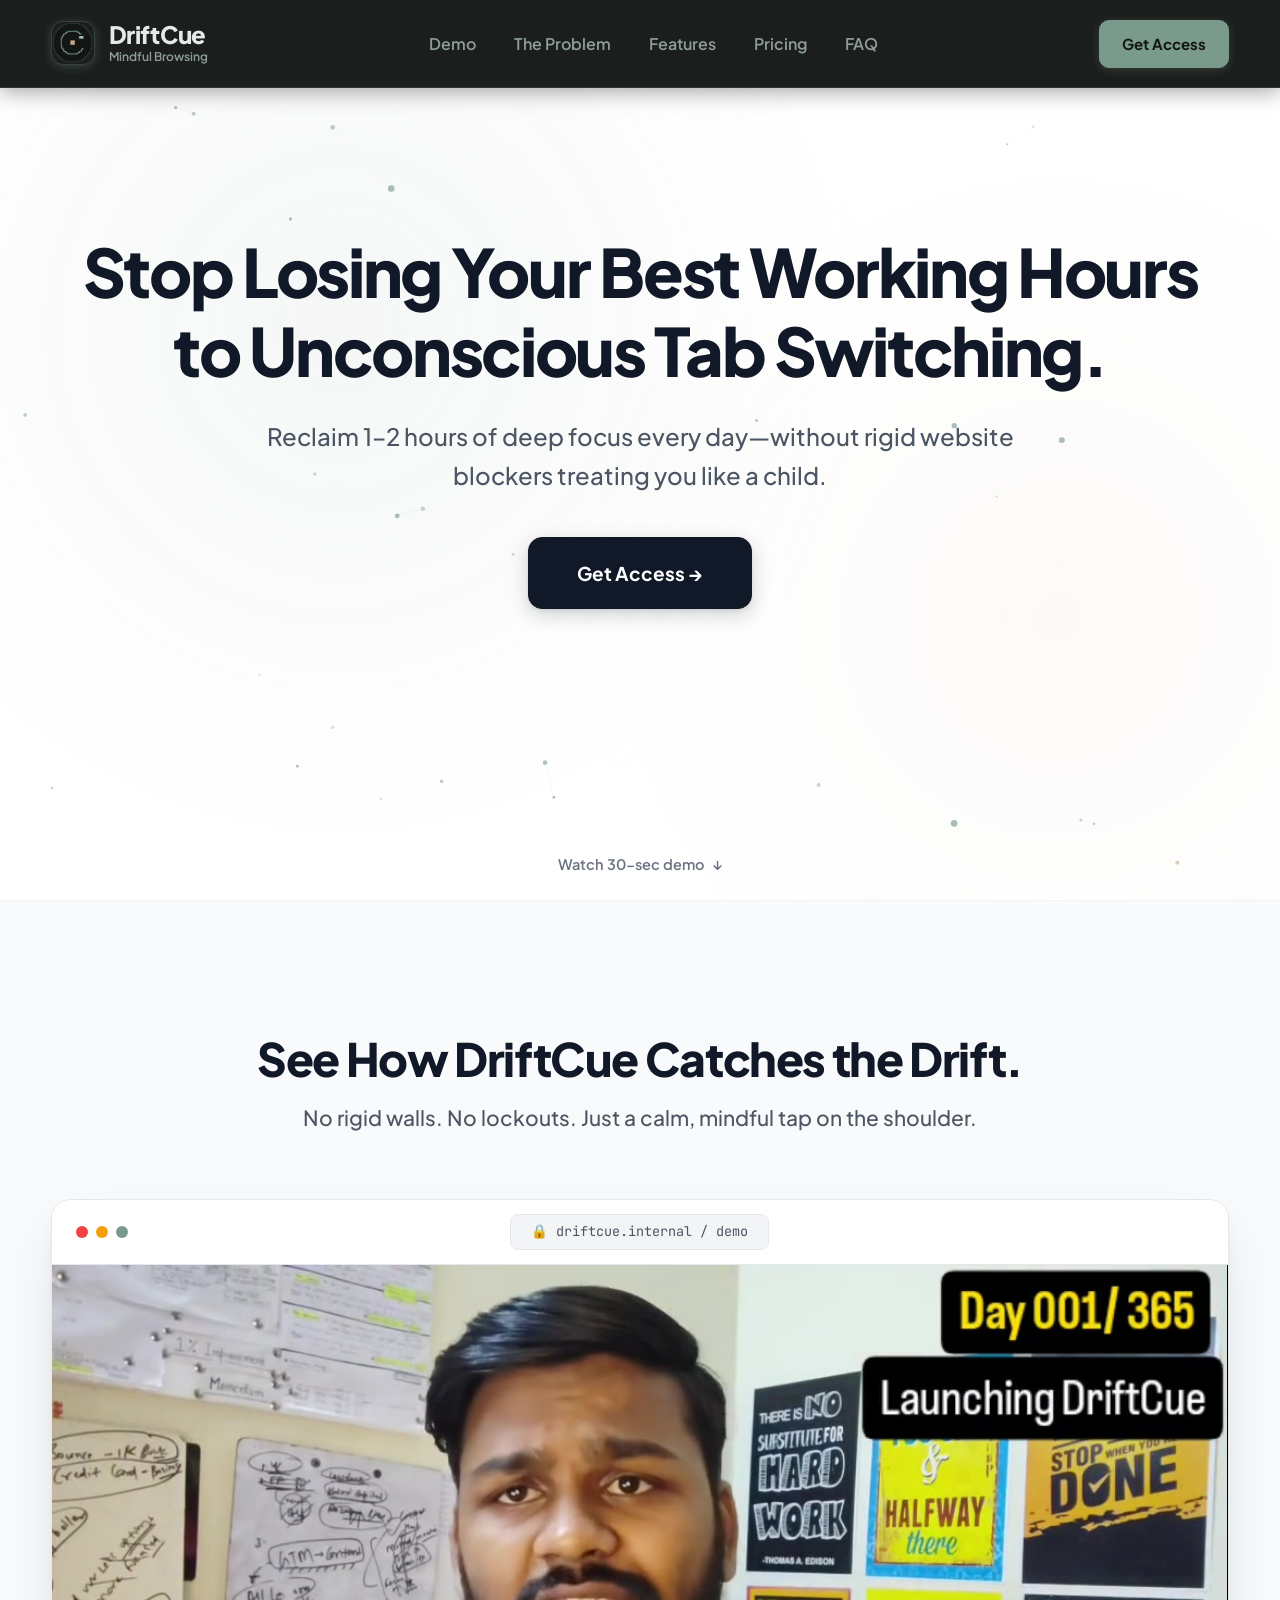
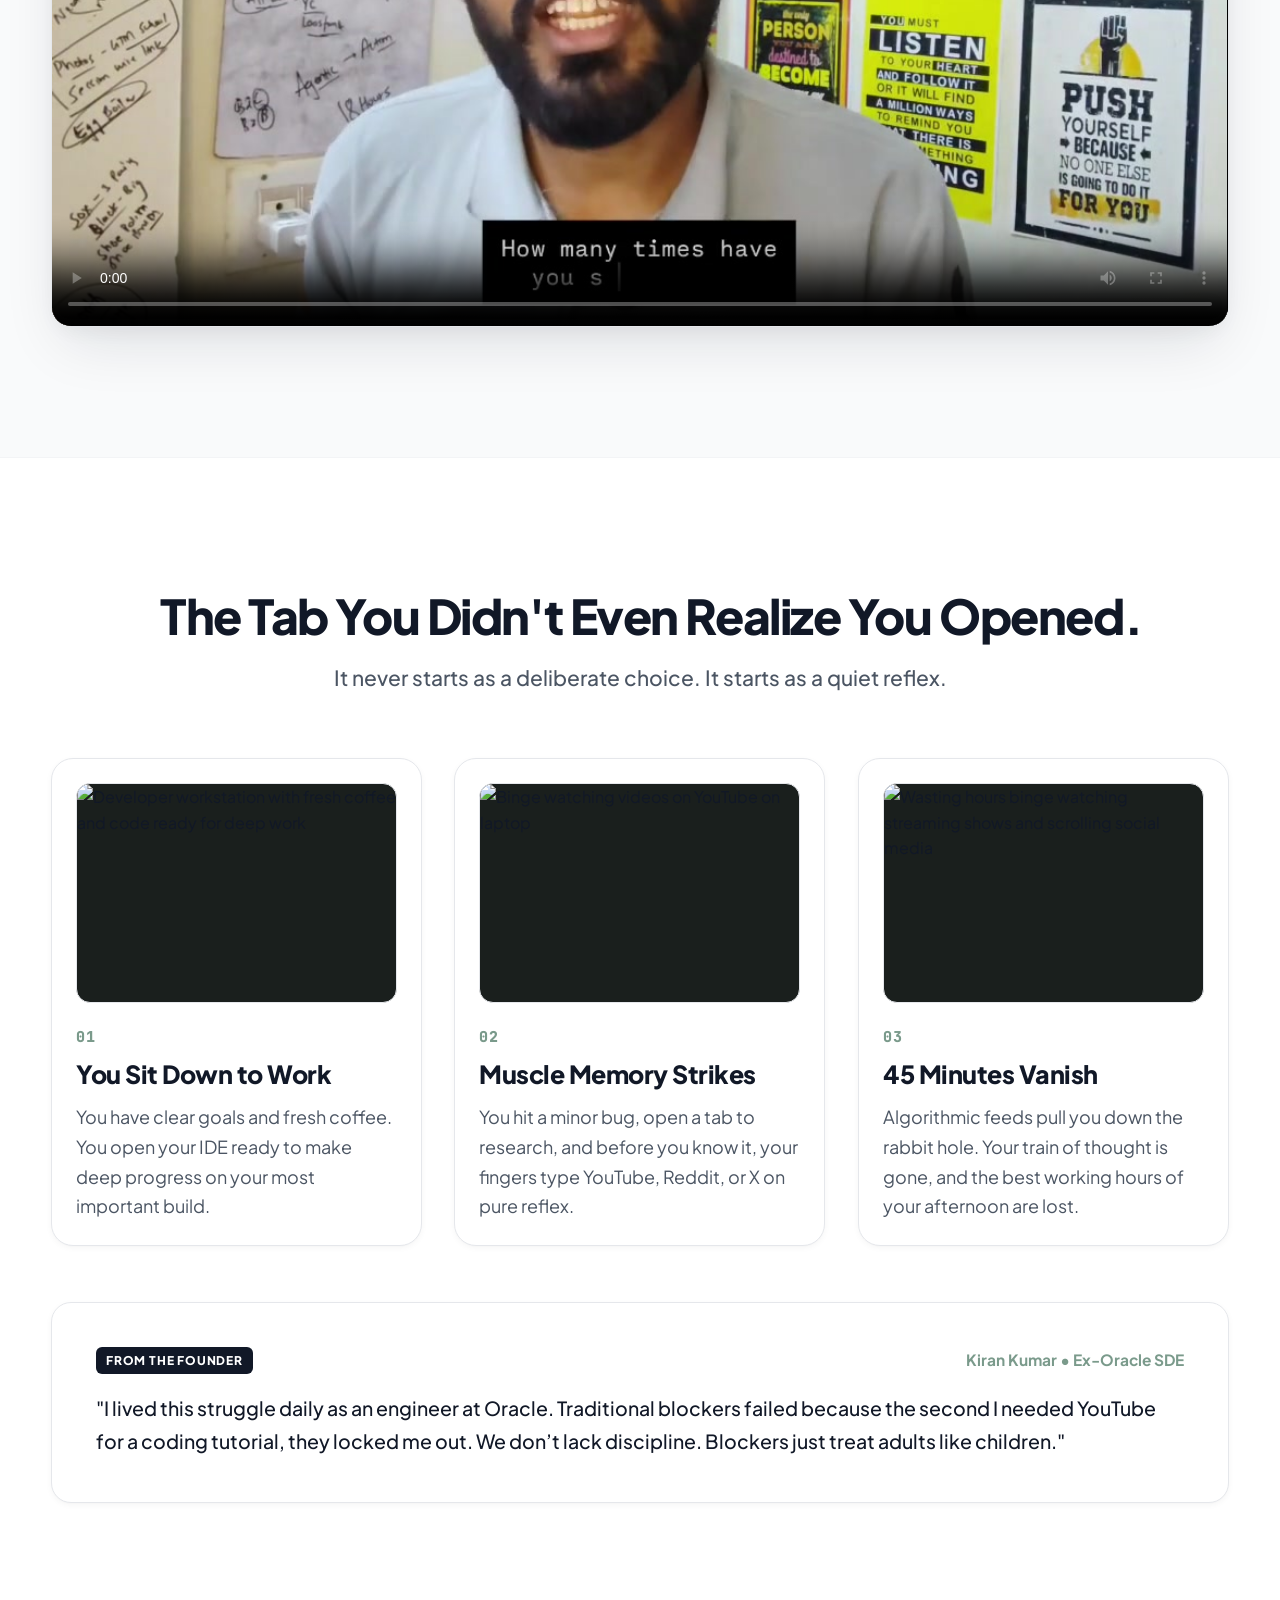
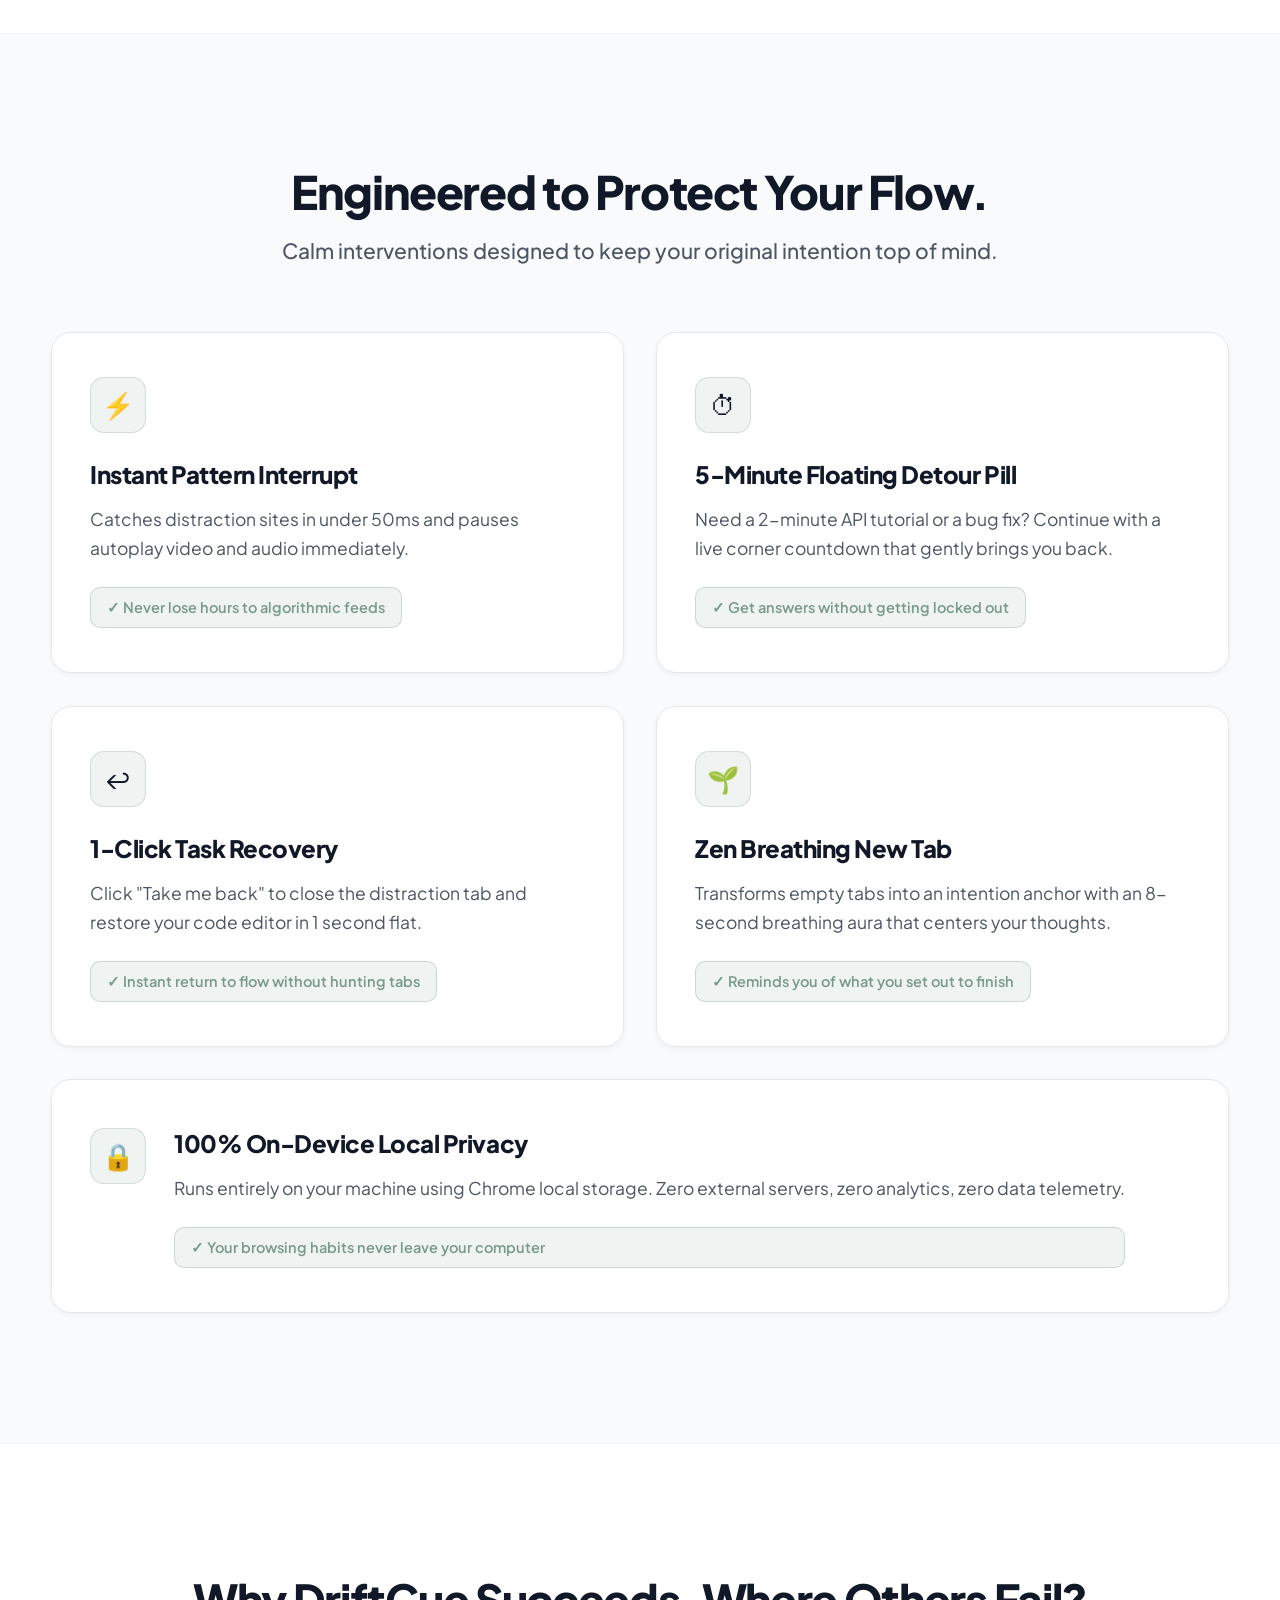
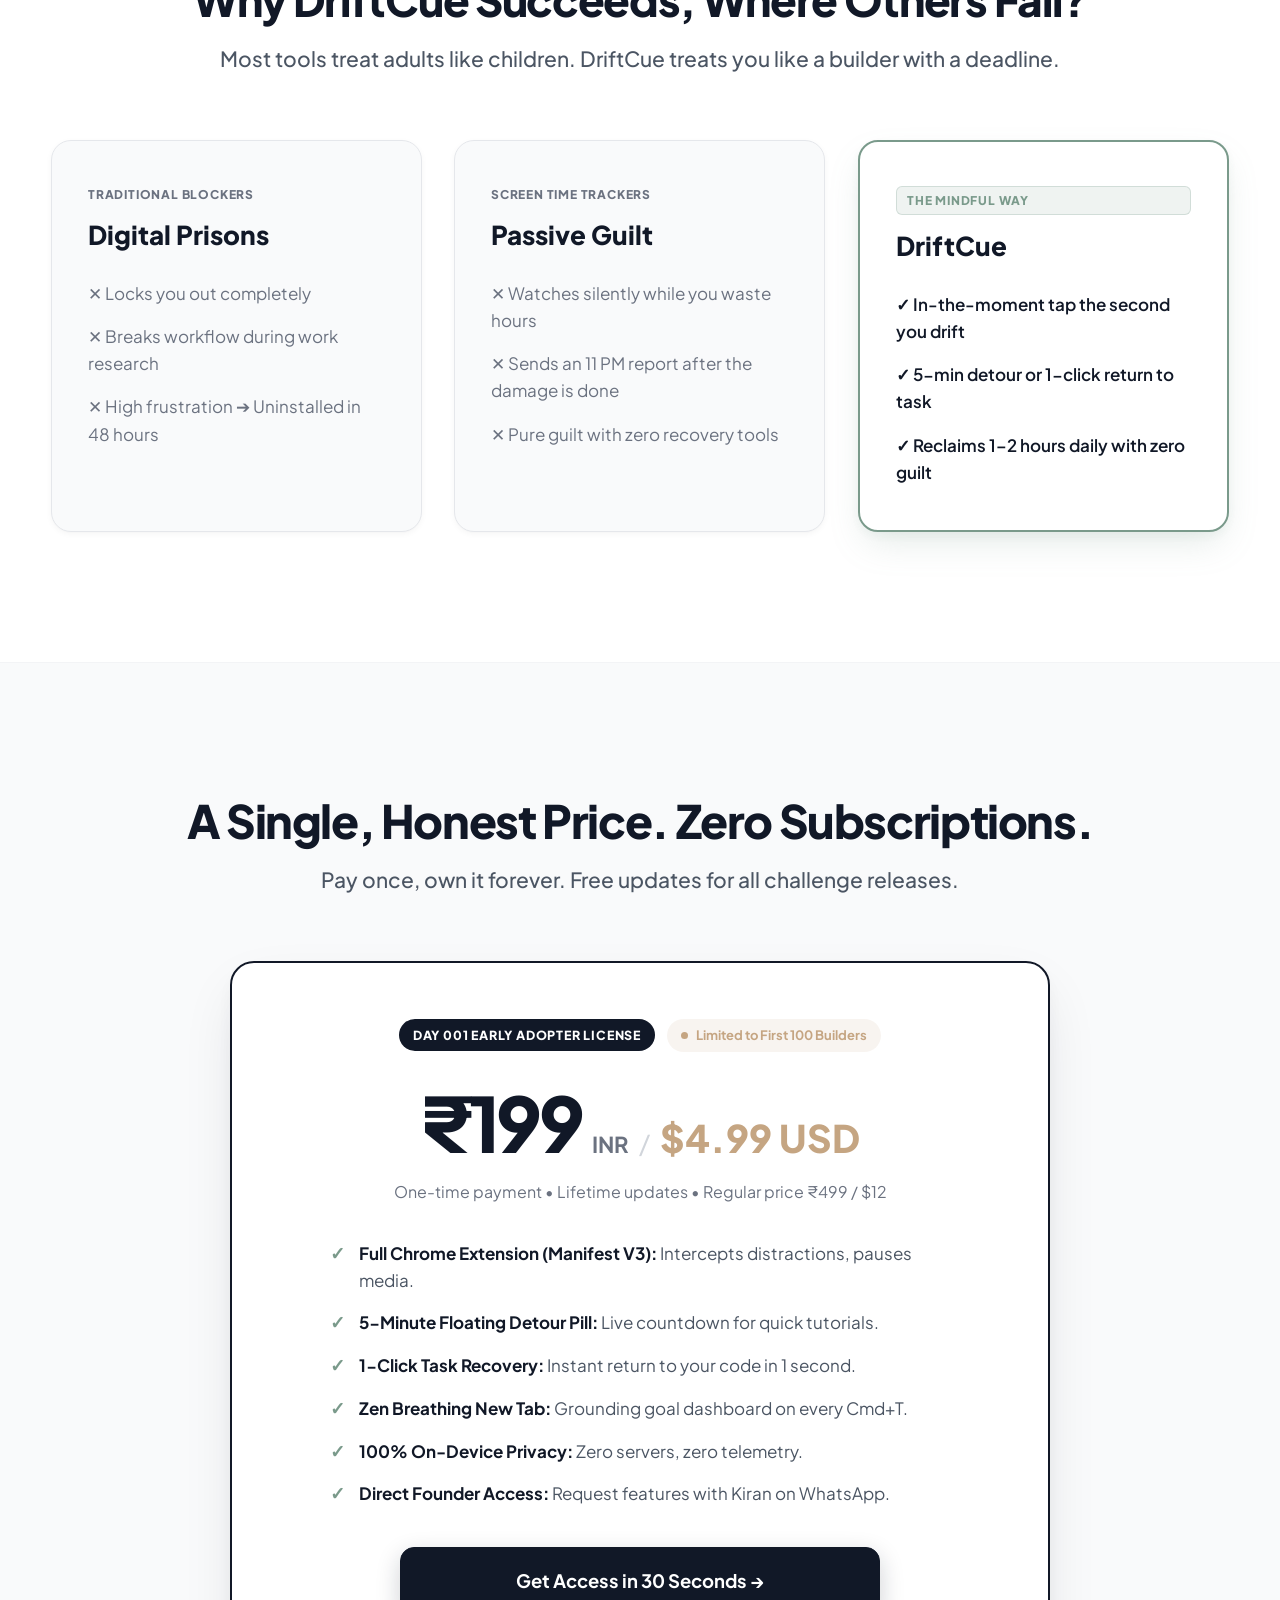
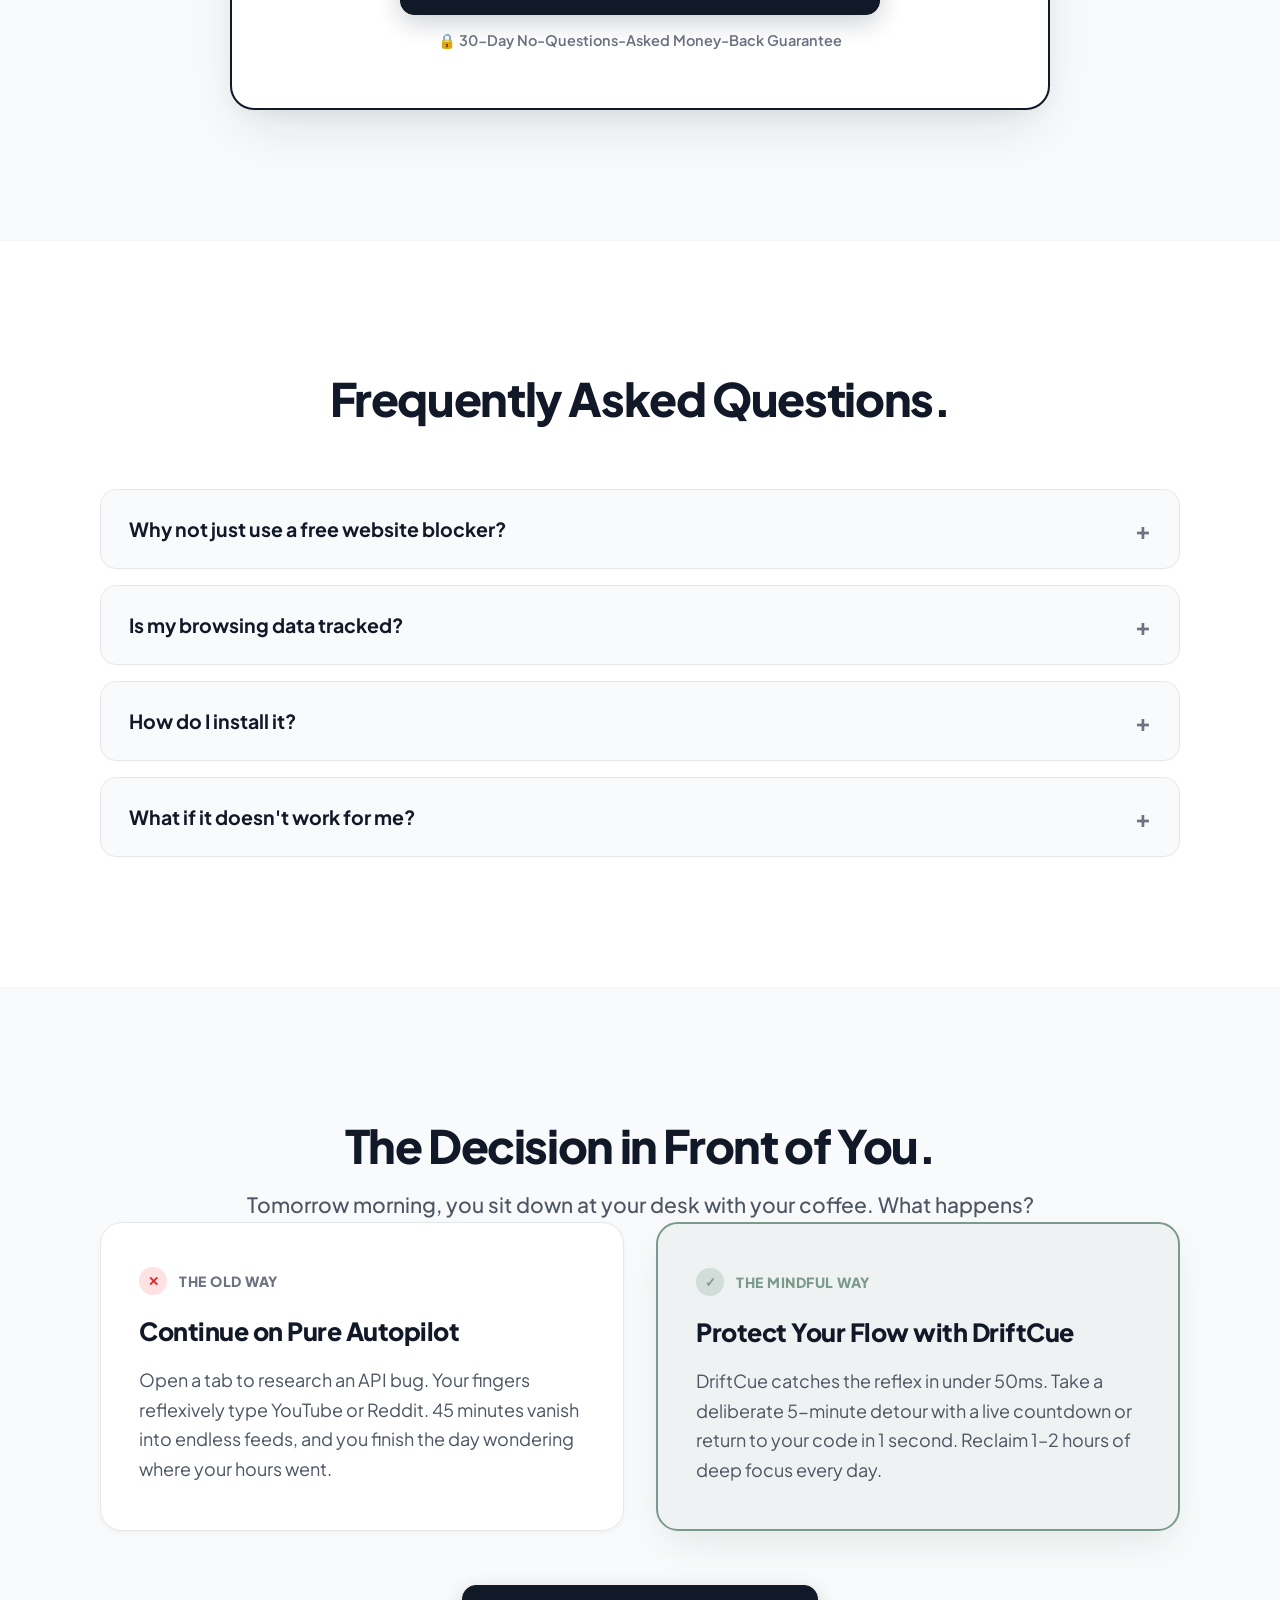
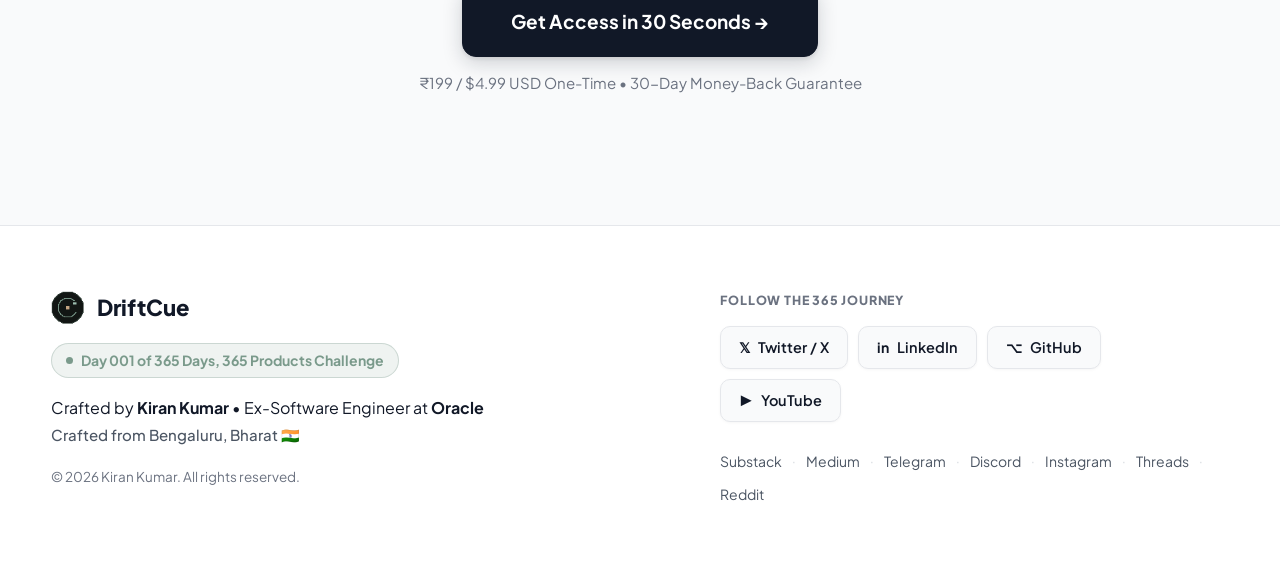
==== commit 9cdea515: "fix: remove dark video overlay for crystal-clear focus and center hero heading at 50% of screen" ====
--- a/DriftCue landing page/index.html
+++ b/DriftCue landing page/index.html
@@ -164,7 +164,7 @@
           </div>
 
           <div class="video-media-box">
-            <!-- DriftCue Official Walkthrough Demo Video -->
+            <!-- DriftCue Official Walkthrough Demo Video (Direct, High-Definition, Zero Dark Overlay) -->
             <video 
               id="hero-video-player" 
               class="hero-video-player" 
@@ -176,19 +176,6 @@
               <source id="video-source" src="assets/demo.mp4" type="video/mp4">
               Your browser does not support the video tag.
             </video>
-
-            <!-- Interactive Premium Video Poster Overlay -->
-            <div class="video-placeholder" id="video-placeholder">
-              <div class="placeholder-center">
-                <button class="play-btn-circle" id="play-trigger-btn" aria-label="Play Walkthrough Demo">
-                  <span class="play-triangle">▶</span>
-                </button>
-                <h3 class="placeholder-heading">Watch DriftCue in Action</h3>
-                <p class="placeholder-caption">
-                  Full 1-minute 54-second walkthrough demo • Click anywhere to play
-                </p>
-              </div>
-            </div>
           </div>
         </div>
 
--- a/DriftCue landing page/style.css
+++ b/DriftCue landing page/style.css
@@ -366,16 +366,16 @@
   min-height: calc(100vh - 88px);
   display: flex;
   flex-direction: column;
-  justify-content: center;
-  align-items: center;
-  padding: 40px 4vw 36px;
+  justify-content: flex-start;
+  align-items: center;
+  padding: clamp(90px, 16vh, 180px) 4vw 90px;
   position: relative;
   text-align: center;
 }
 
 .hero-container {
   max-width: 1280px;
-  margin: auto 0;
+  margin: 0 auto;
   display: flex;
   flex-direction: column;
   align-items: center;
@@ -418,7 +418,10 @@
 }
 
 .hero-scroll-prompt {
-  margin-top: auto;
+  position: absolute;
+  bottom: 24px;
+  left: 50%;
+  transform: translateX(-50%);
   display: inline-flex;
   align-items: center;
   gap: 8px;
@@ -427,7 +430,7 @@
   color: var(--text-muted);
   text-decoration: none;
   transition: color 0.15s ease;
-  padding-top: 24px;
+  z-index: 2;
 }
 
 .hero-scroll-prompt:hover {
@@ -530,90 +533,9 @@
   width: 100%;
   height: 100%;
   object-fit: contain;
-  background: #070B09;
-  display: none;
-}
-
-.video-placeholder {
-  position: absolute;
-  inset: 0;
-  display: flex;
-  align-items: center;
-  justify-content: center;
-  padding: 40px 24px;
-  text-align: center;
-  background: linear-gradient(180deg, rgba(10, 16, 12, 0.72) 0%, rgba(7, 11, 9, 0.88) 100%),
-              url('assets/demo-poster.jpg') center/cover no-repeat;
-  cursor: pointer;
-  transition: opacity 0.3s ease, visibility 0.3s ease;
-}
-
-.placeholder-center {
-  max-width: 560px;
-  display: flex;
-  flex-direction: column;
-  align-items: center;
-}
-
-.play-btn-circle {
-  width: 84px;
-  height: 84px;
-  border-radius: 50%;
-  background: #E8F5EE;
-  color: #1A382B;
-  display: flex;
-  align-items: center;
-  justify-content: center;
-  font-size: 30px;
-  margin-bottom: 22px;
-  box-shadow: 0 10px 30px rgba(110, 231, 150, 0.35);
-  cursor: pointer;
-  transition: transform 0.25s cubic-bezier(0.16, 1, 0.3, 1),
-              box-shadow 0.25s ease,
-              background 0.2s ease;
-  position: relative;
-}
-
-.play-btn-circle::before {
-  content: "";
-  position: absolute;
-  inset: -6px;
-  border-radius: 50%;
-  border: 2px solid rgba(110, 231, 150, 0.65);
-  animation: playPulse 2.4s infinite ease-out;
-  pointer-events: none;
-}
-
-@keyframes playPulse {
-  0% { transform: scale(0.95); opacity: 0.8; }
-  50% { transform: scale(1.18); opacity: 0; }
-  100% { transform: scale(0.95); opacity: 0; }
-}
-
-.play-btn-circle:hover {
-  transform: scale(1.1);
-  background: #FFFFFF;
-  box-shadow: 0 16px 40px rgba(110, 231, 150, 0.55);
-}
-
-.play-triangle {
-  margin-left: 4px;
-}
-
-.placeholder-heading {
-  font-size: clamp(20px, 2.5vw, 26px);
-  font-weight: 800;
-  color: #FFFFFF;
-  margin-bottom: 8px;
-  letter-spacing: -0.02em;
-  text-shadow: 0 2px 8px rgba(0, 0, 0, 0.6);
-}
-
-.placeholder-caption {
-  font-size: 15px;
-  line-height: 1.5;
-  color: #C5D4CB;
-  text-shadow: 0 1px 4px rgba(0, 0, 0, 0.6);
+  background: #000000;
+  display: block;
+  border-radius: 0 0 16px 16px;
 }
 
 /* ==========================================================================
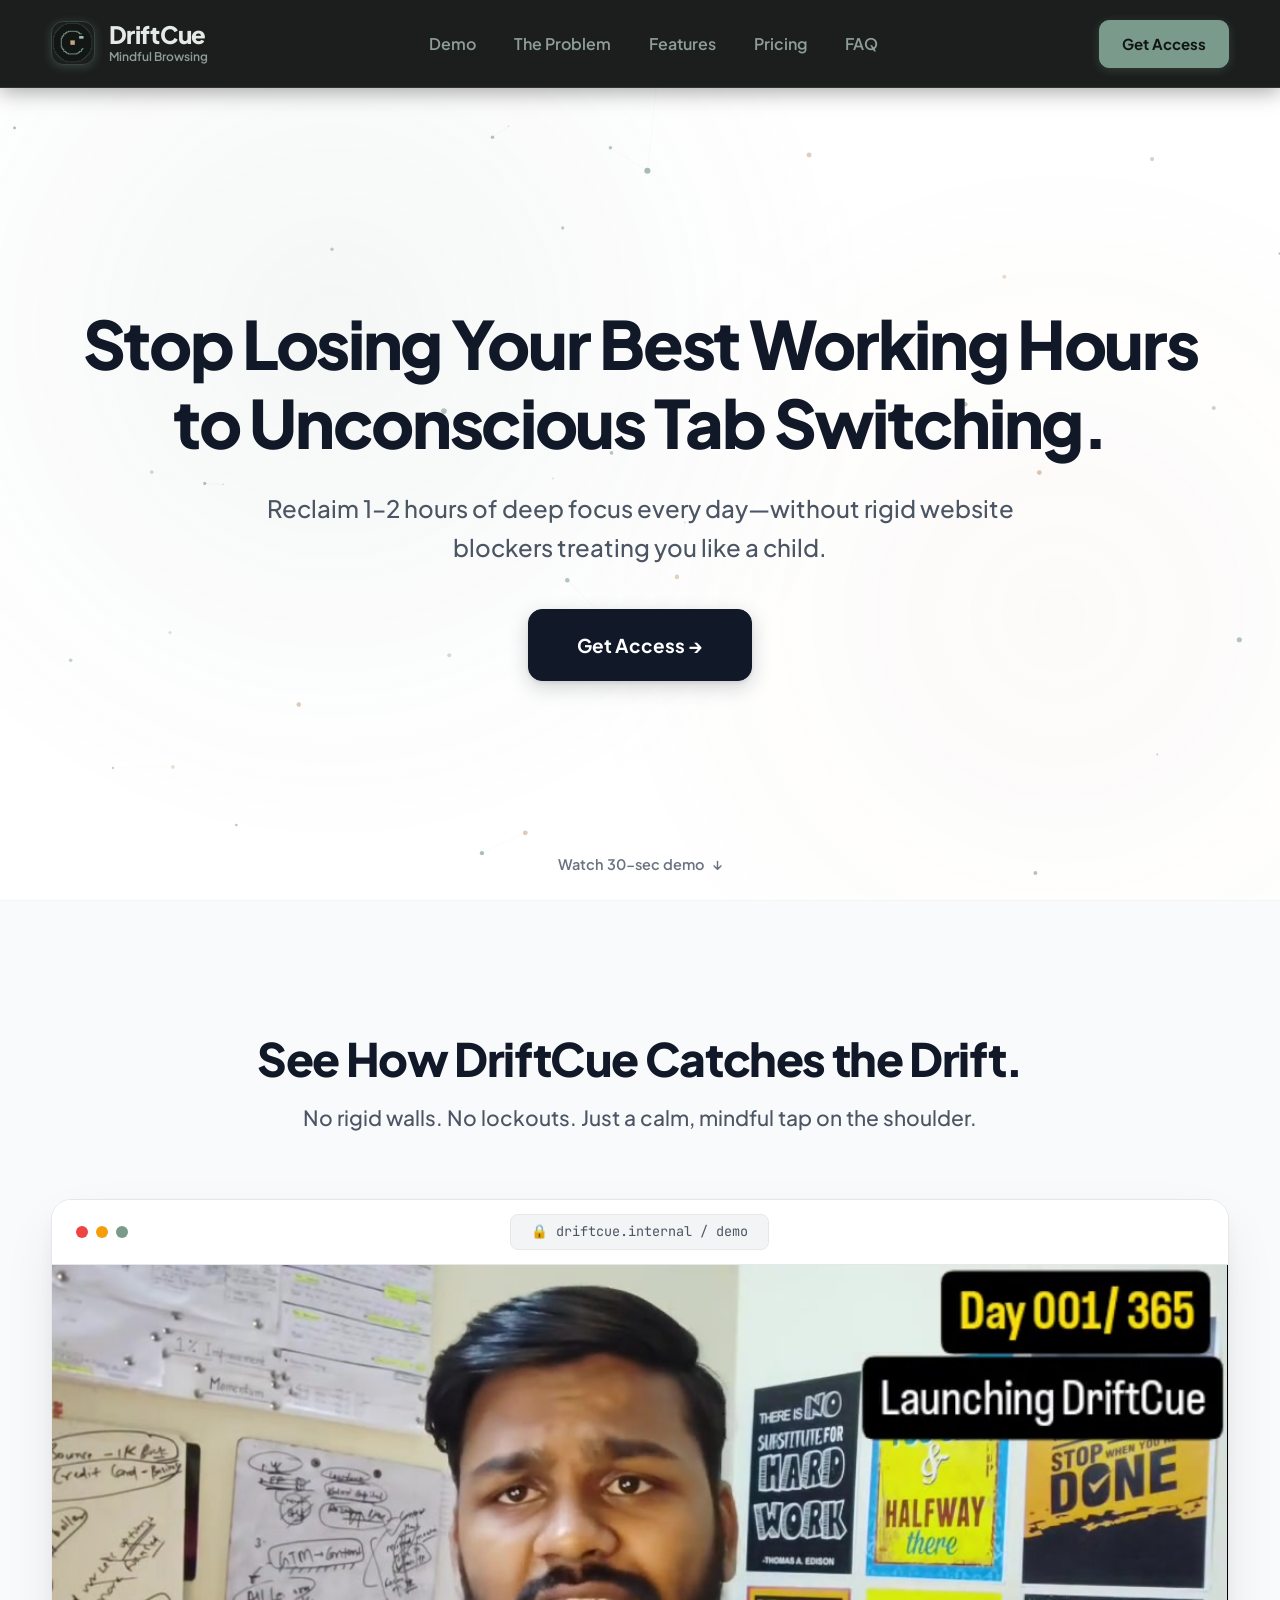
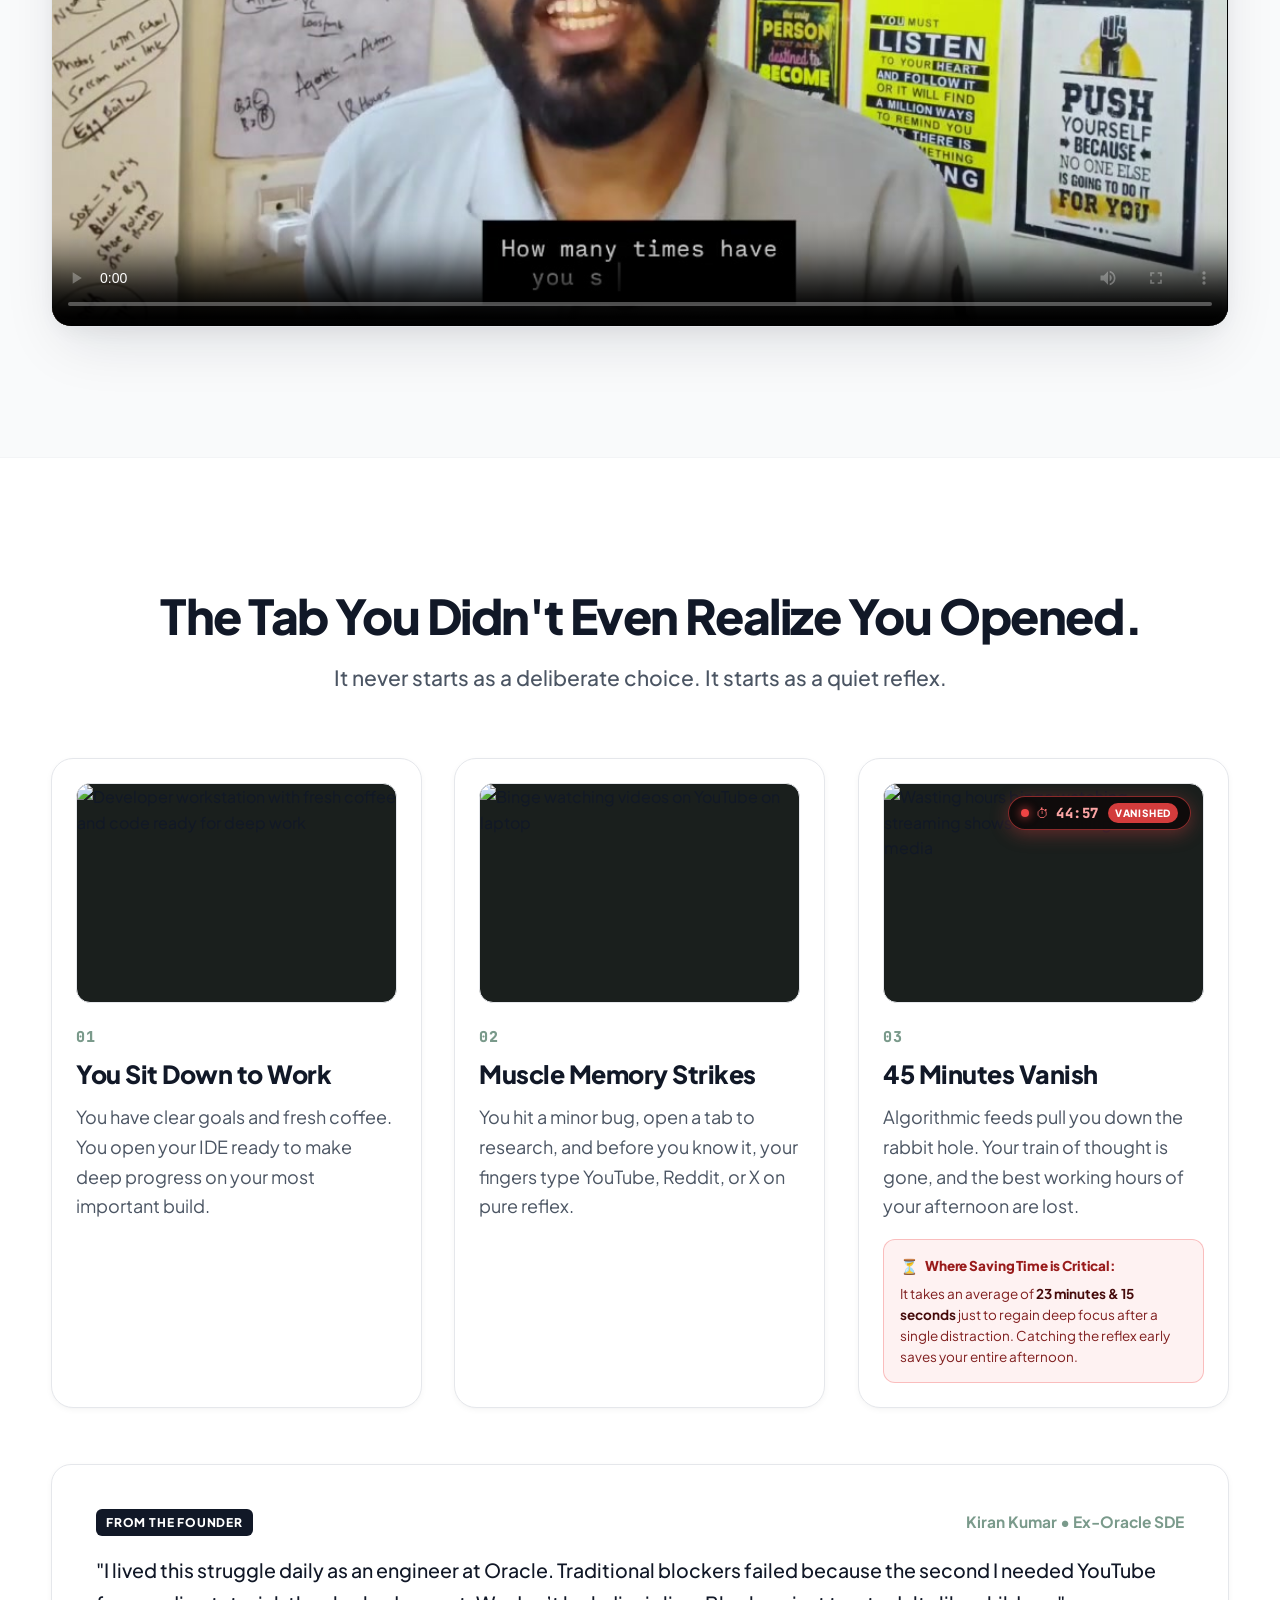
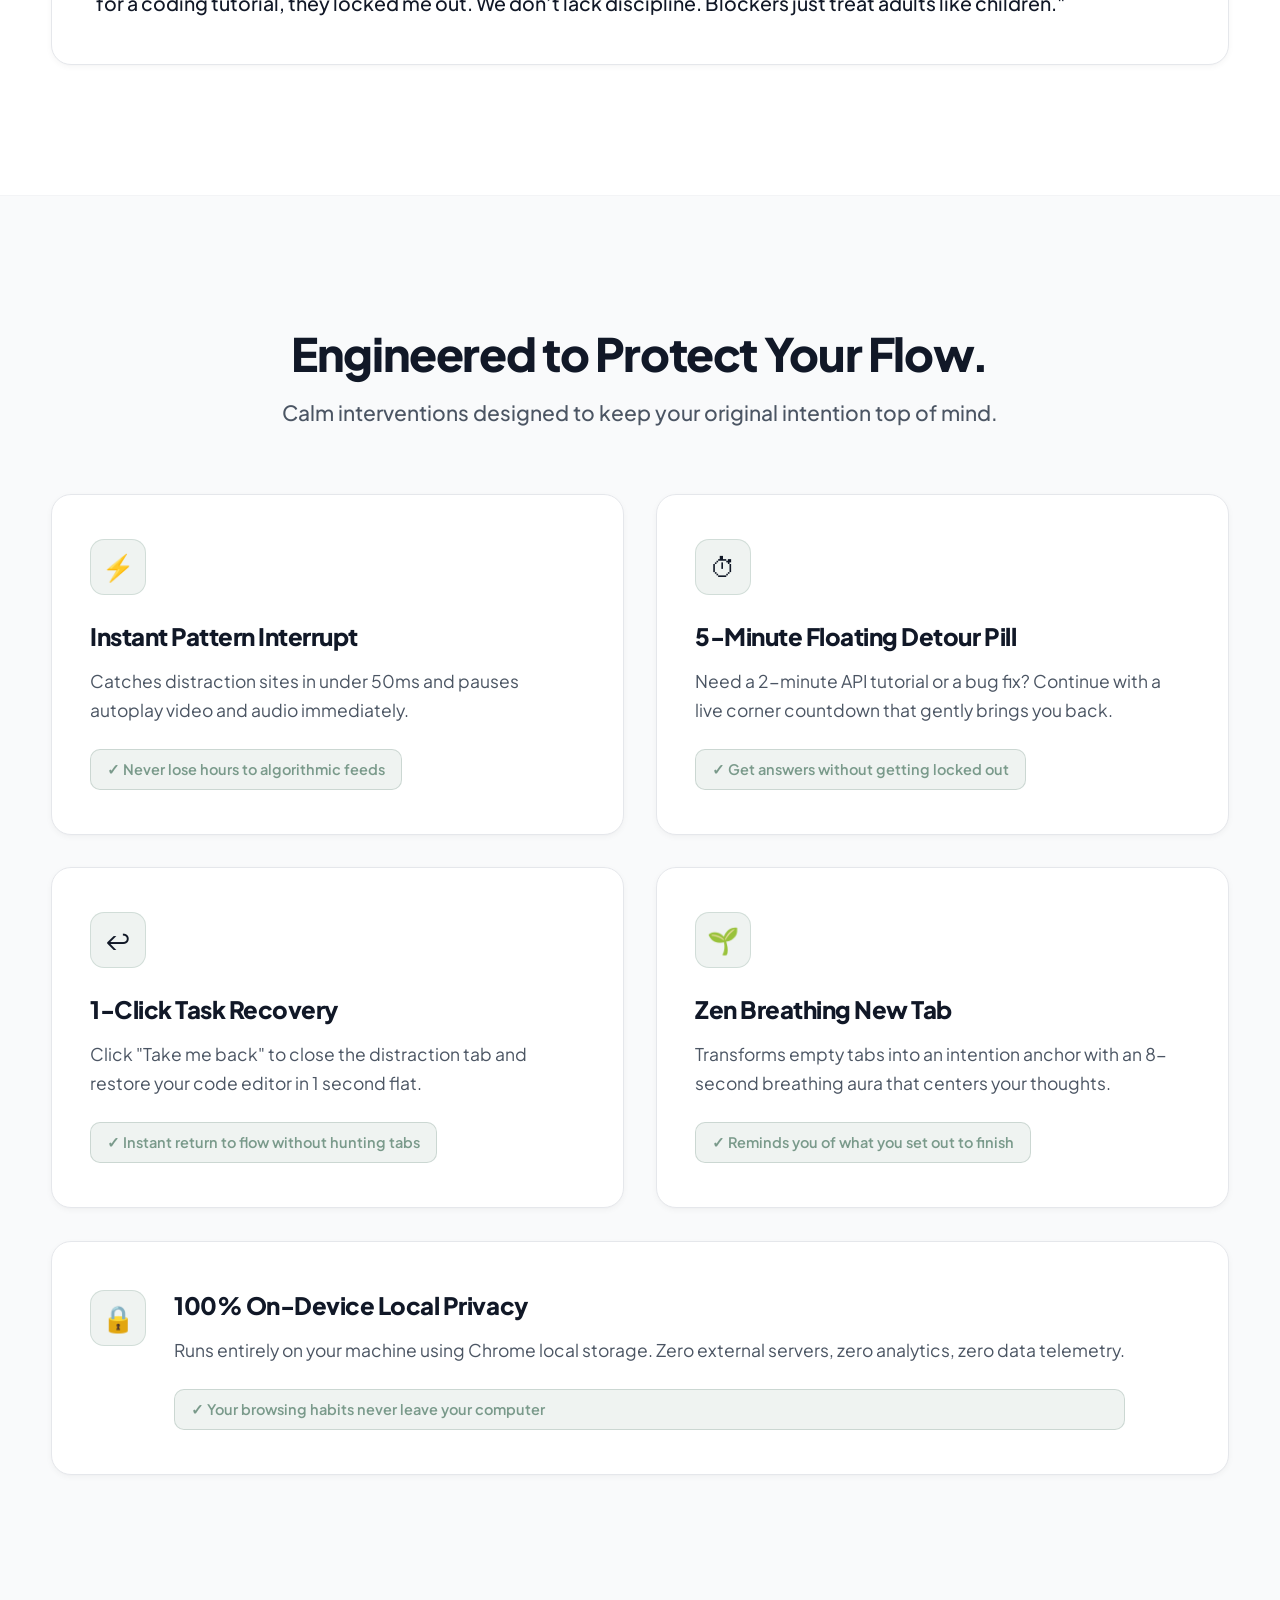
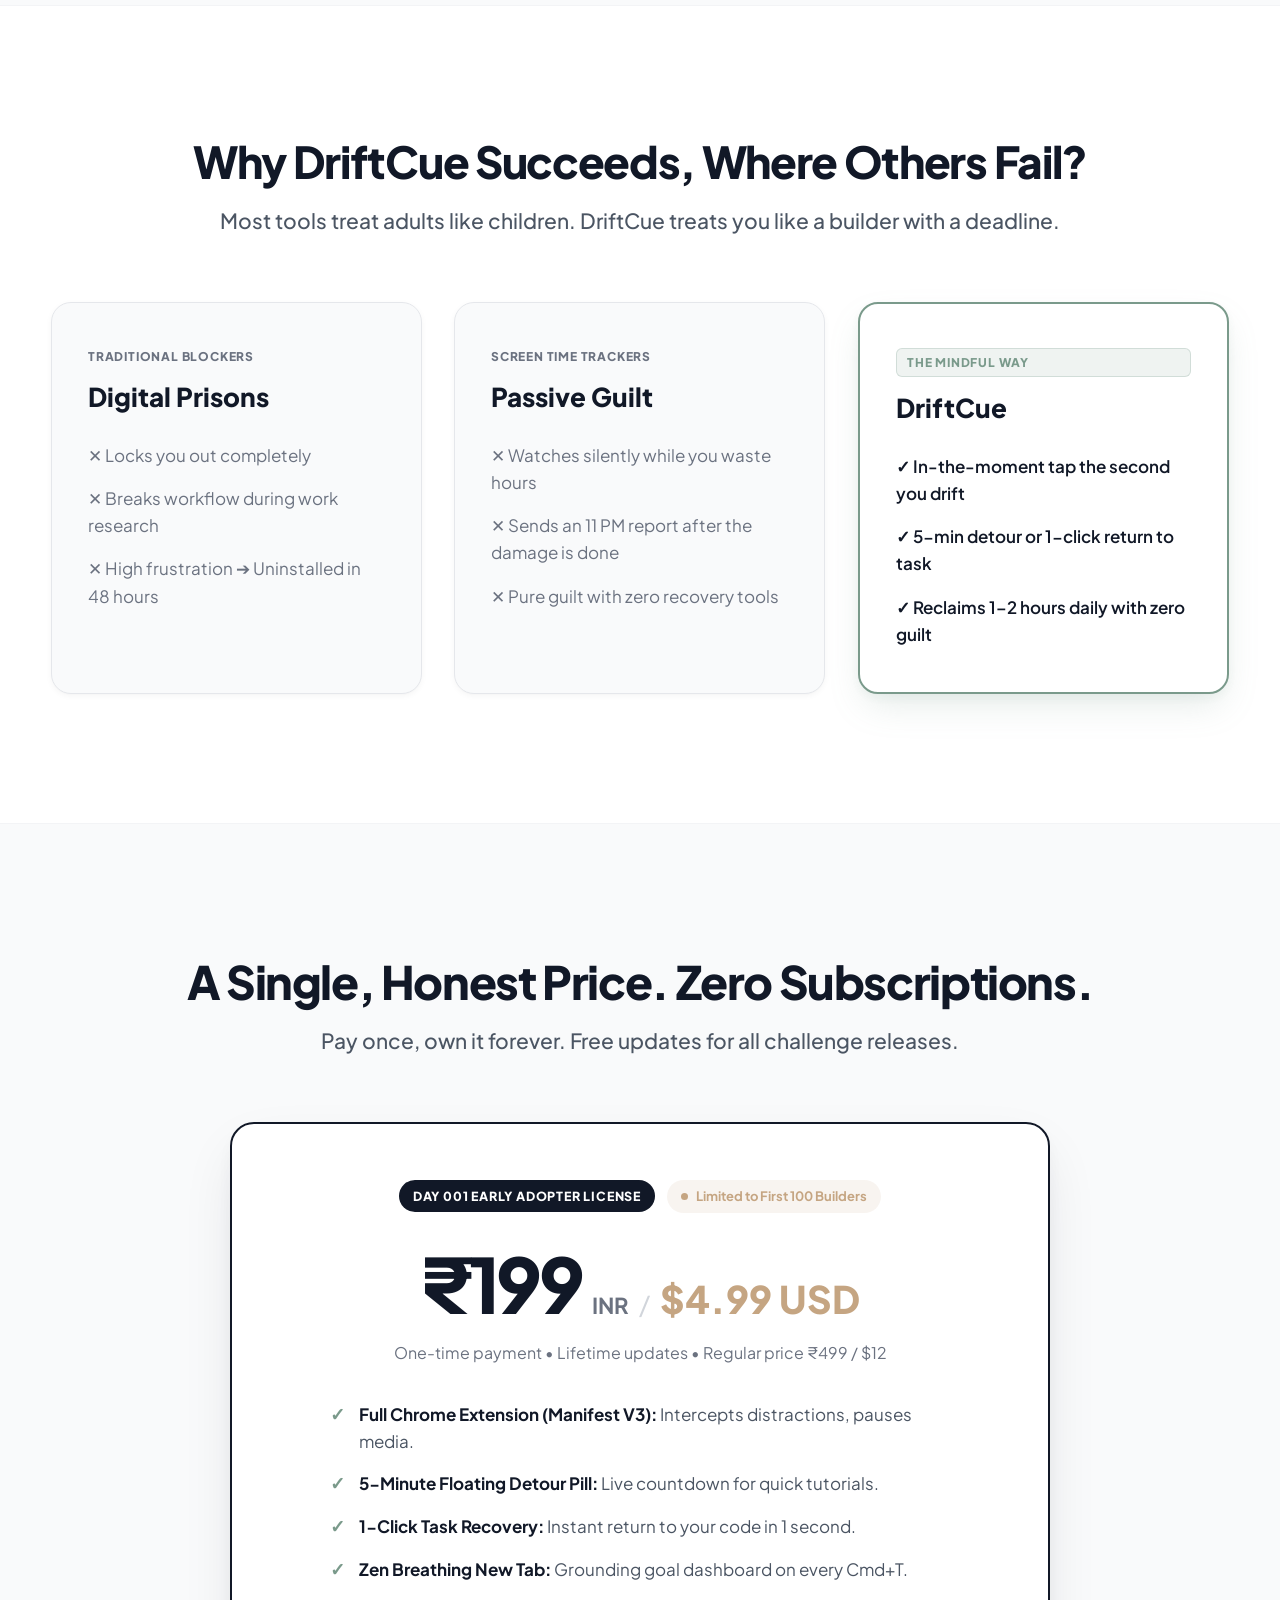
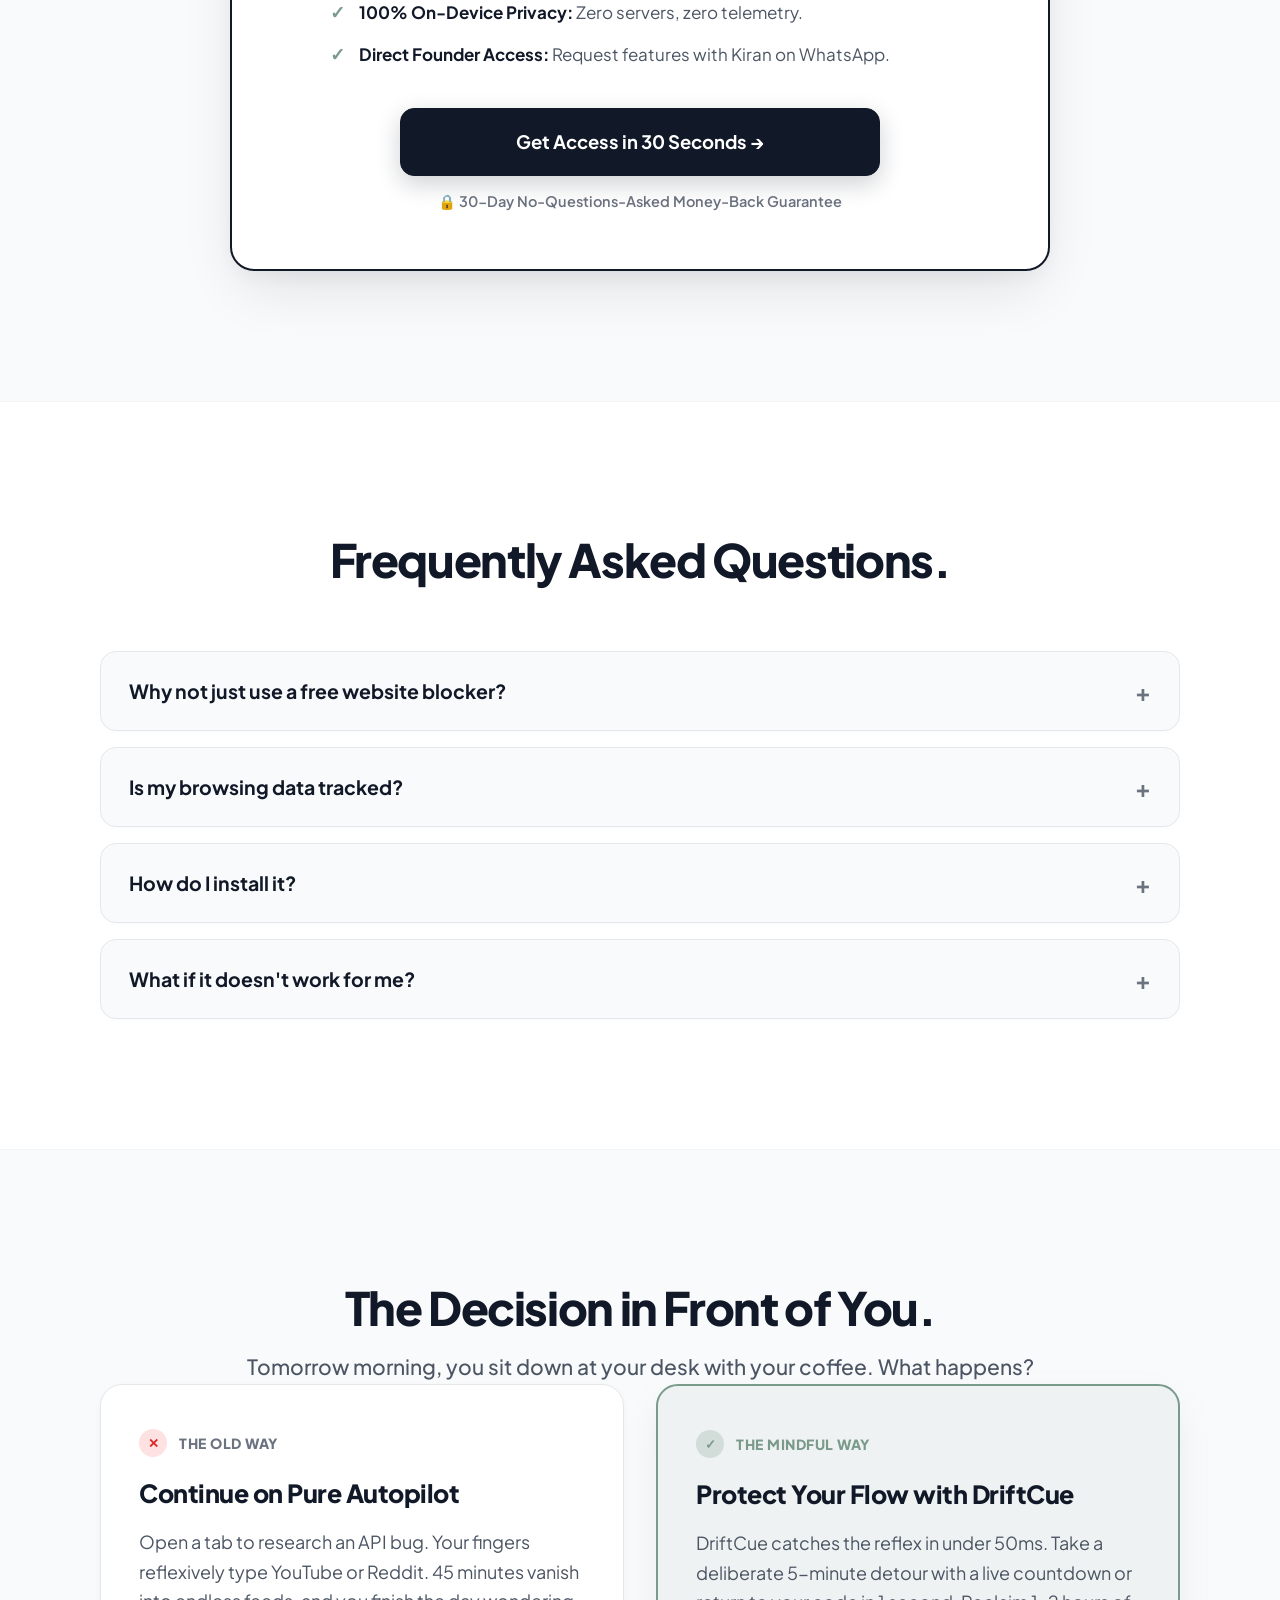
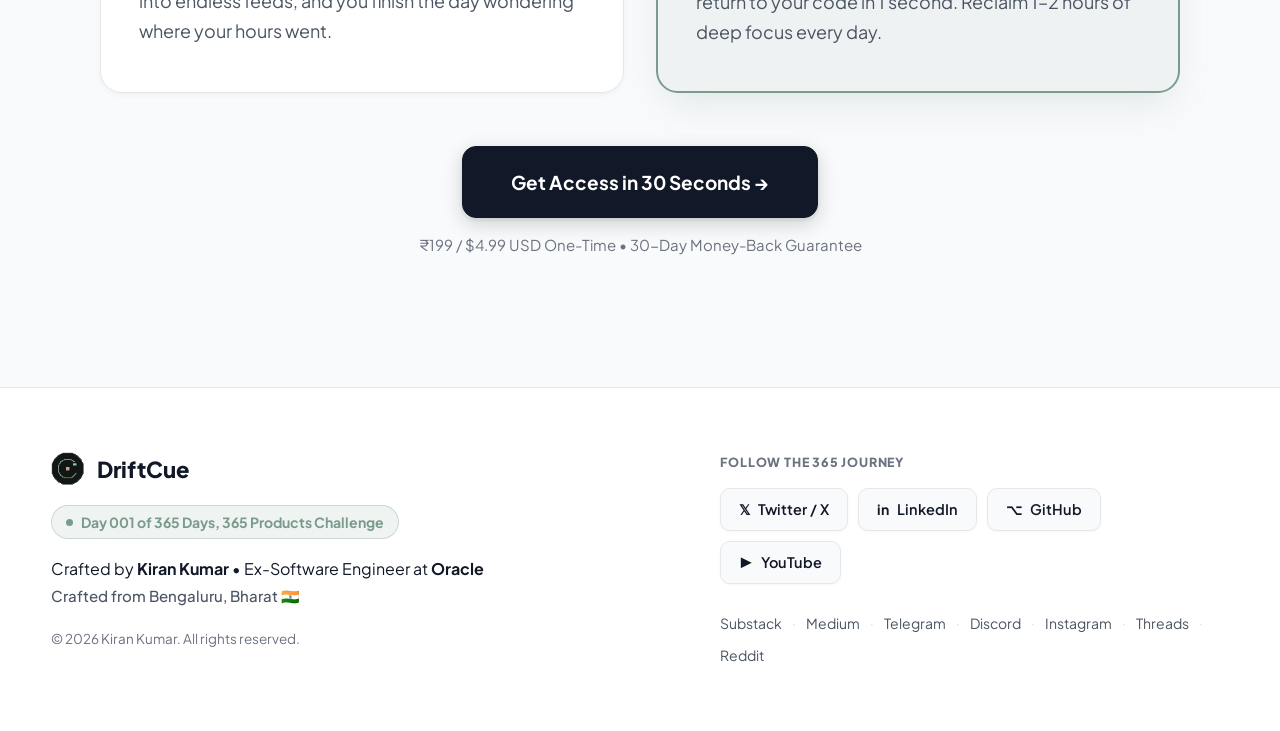
==== commit b895f751: "feat: add live 45:00 vanishing countdown timer and increase distance from header to headline" ====
--- a/DriftCue landing page/index.html
+++ b/DriftCue landing page/index.html
@@ -234,7 +234,7 @@
           </div>
 
           <!-- Card 3 -->
-          <div class="reality-card reality-card-expanded">
+          <div class="reality-card reality-card-expanded reality-card-time-critical">
             <div class="reality-img-frame">
               <img 
                 src="https://images.unsplash.com/photo-1522869635100-9f4c5e86aa37?auto=format&fit=crop&w=800&q=80" 
@@ -242,11 +242,29 @@
                 class="reality-img" 
                 loading="lazy"
               >
+              <!-- Live Vanishing Timer Badge Overlay -->
+              <div class="vanishing-timer-badge">
+                <span class="timer-dot-pulsing"></span>
+                <span class="timer-icon">⏱</span>
+                <span class="timer-digits" id="live-vanish-timer">45:00</span>
+                <span class="timer-status">VANISHED</span>
+              </div>
             </div>
             <div class="reality-body">
               <span class="reality-num">03</span>
               <h3 class="reality-title">45 Minutes Vanish</h3>
               <p class="reality-desc">Algorithmic feeds pull you down the rabbit hole. Your train of thought is gone, and the best working hours of your afternoon are lost.</p>
+              
+              <!-- Where Saving Time is Important Callout Banner -->
+              <div class="time-critical-callout">
+                <div class="time-critical-header">
+                  <span class="critical-icon">⏳</span>
+                  <span class="critical-title">Where Saving Time is Critical:</span>
+                </div>
+                <p class="critical-text">
+                  It takes an average of <strong>23 minutes & 15 seconds</strong> just to regain deep focus after a single distraction. Catching the reflex early saves your entire afternoon.
+                </p>
+              </div>
             </div>
           </div>
 
--- a/DriftCue landing page/style.css
+++ b/DriftCue landing page/style.css
@@ -368,7 +368,7 @@
   flex-direction: column;
   justify-content: flex-start;
   align-items: center;
-  padding: clamp(90px, 16vh, 180px) 4vw 90px;
+  padding: clamp(140px, 24vh, 260px) 4vw 90px;
   position: relative;
   text-align: center;
 }
@@ -590,6 +590,105 @@
   margin-bottom: 22px;
   background: #1a1f1d;
   border: 1px solid var(--border-subtle);
+  position: relative;
+}
+
+/* ==========================================================================
+   45 MINUTES VANISH — TIMER BADGE & CRITICAL TIME CALLOUT
+   ========================================================================== */
+.vanishing-timer-badge {
+  position: absolute;
+  top: 12px;
+  right: 12px;
+  z-index: 3;
+  background: rgba(14, 10, 10, 0.88);
+  border: 1px solid rgba(239, 68, 68, 0.55);
+  border-radius: 999px;
+  padding: 5px 12px;
+  display: flex;
+  align-items: center;
+  gap: 7px;
+  box-shadow: 0 4px 18px rgba(239, 68, 68, 0.35);
+  backdrop-filter: blur(8px);
+  -webkit-backdrop-filter: blur(8px);
+}
+
+.timer-dot-pulsing {
+  width: 8px;
+  height: 8px;
+  border-radius: 50%;
+  background: #EF4444;
+  box-shadow: 0 0 10px #EF4444;
+  animation: timerPulse 1.4s infinite ease-in-out;
+}
+
+@keyframes timerPulse {
+  0% { transform: scale(0.9); opacity: 0.8; }
+  50% { transform: scale(1.3); opacity: 1; box-shadow: 0 0 14px #EF4444; }
+  100% { transform: scale(0.9); opacity: 0.8; }
+}
+
+.timer-icon {
+  font-size: 13px;
+  color: #F87171;
+}
+
+.timer-digits {
+  font-family: var(--font-mono, 'JetBrains Mono', monospace);
+  font-size: 14px;
+  font-weight: 800;
+  color: #FCA5A5;
+  letter-spacing: 0.04em;
+}
+
+.timer-status {
+  font-size: 10px;
+  font-weight: 800;
+  letter-spacing: 0.08em;
+  color: #FFFFFF;
+  background: rgba(239, 68, 68, 0.88);
+  padding: 2px 7px;
+  border-radius: 999px;
+  margin-left: 2px;
+}
+
+.time-critical-callout {
+  margin-top: 18px;
+  padding: 14px 16px;
+  background: rgba(254, 242, 242, 0.95);
+  border: 1px solid rgba(239, 68, 68, 0.3);
+  border-radius: 12px;
+  text-align: left;
+}
+
+.time-critical-header {
+  display: flex;
+  align-items: center;
+  gap: 6px;
+  margin-bottom: 6px;
+}
+
+.critical-icon {
+  font-size: 15px;
+}
+
+.critical-title {
+  font-size: 13.5px;
+  font-weight: 800;
+  color: #991B1B;
+  letter-spacing: -0.01em;
+}
+
+.critical-text {
+  font-size: 13.5px !important;
+  line-height: 1.55 !important;
+  color: #7F1D1D !important;
+  margin: 0 !important;
+}
+
+.critical-text strong {
+  color: #450A0A;
+  font-weight: 700;
 }
 
 .reality-img {
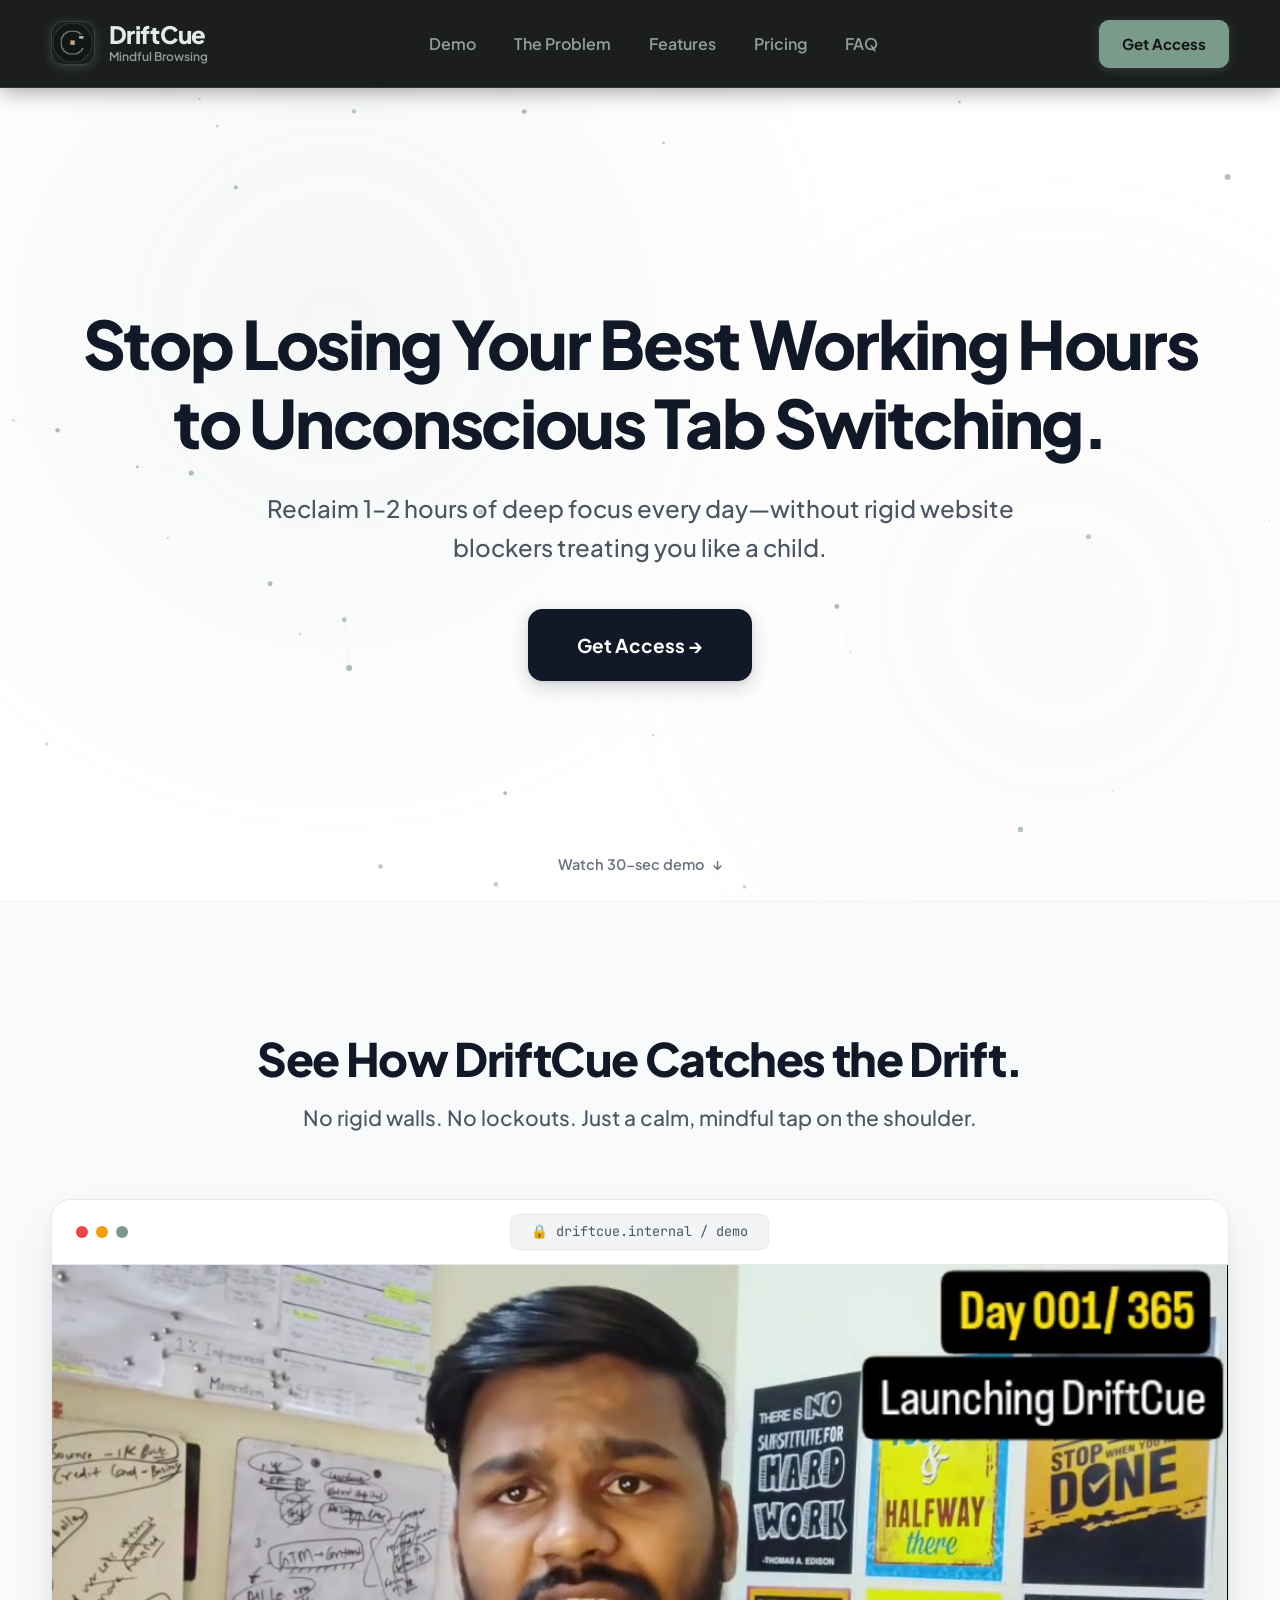
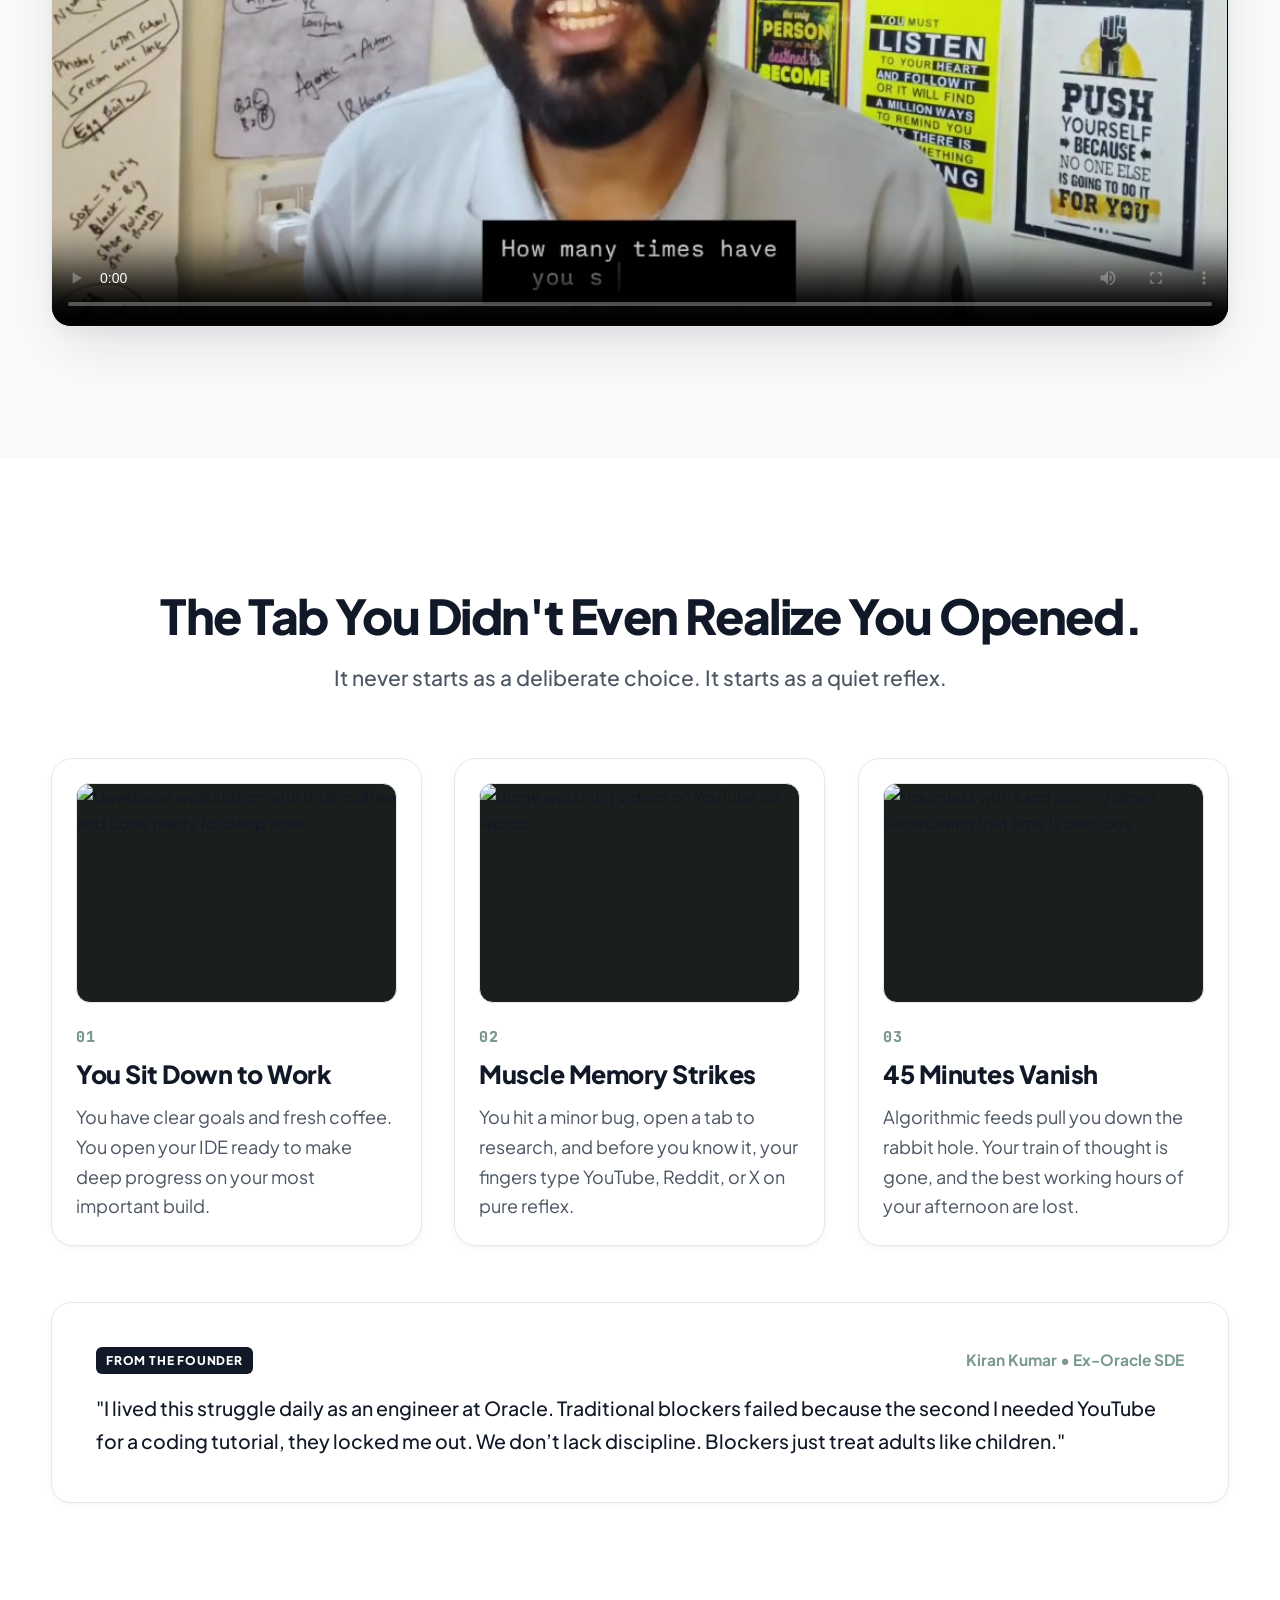
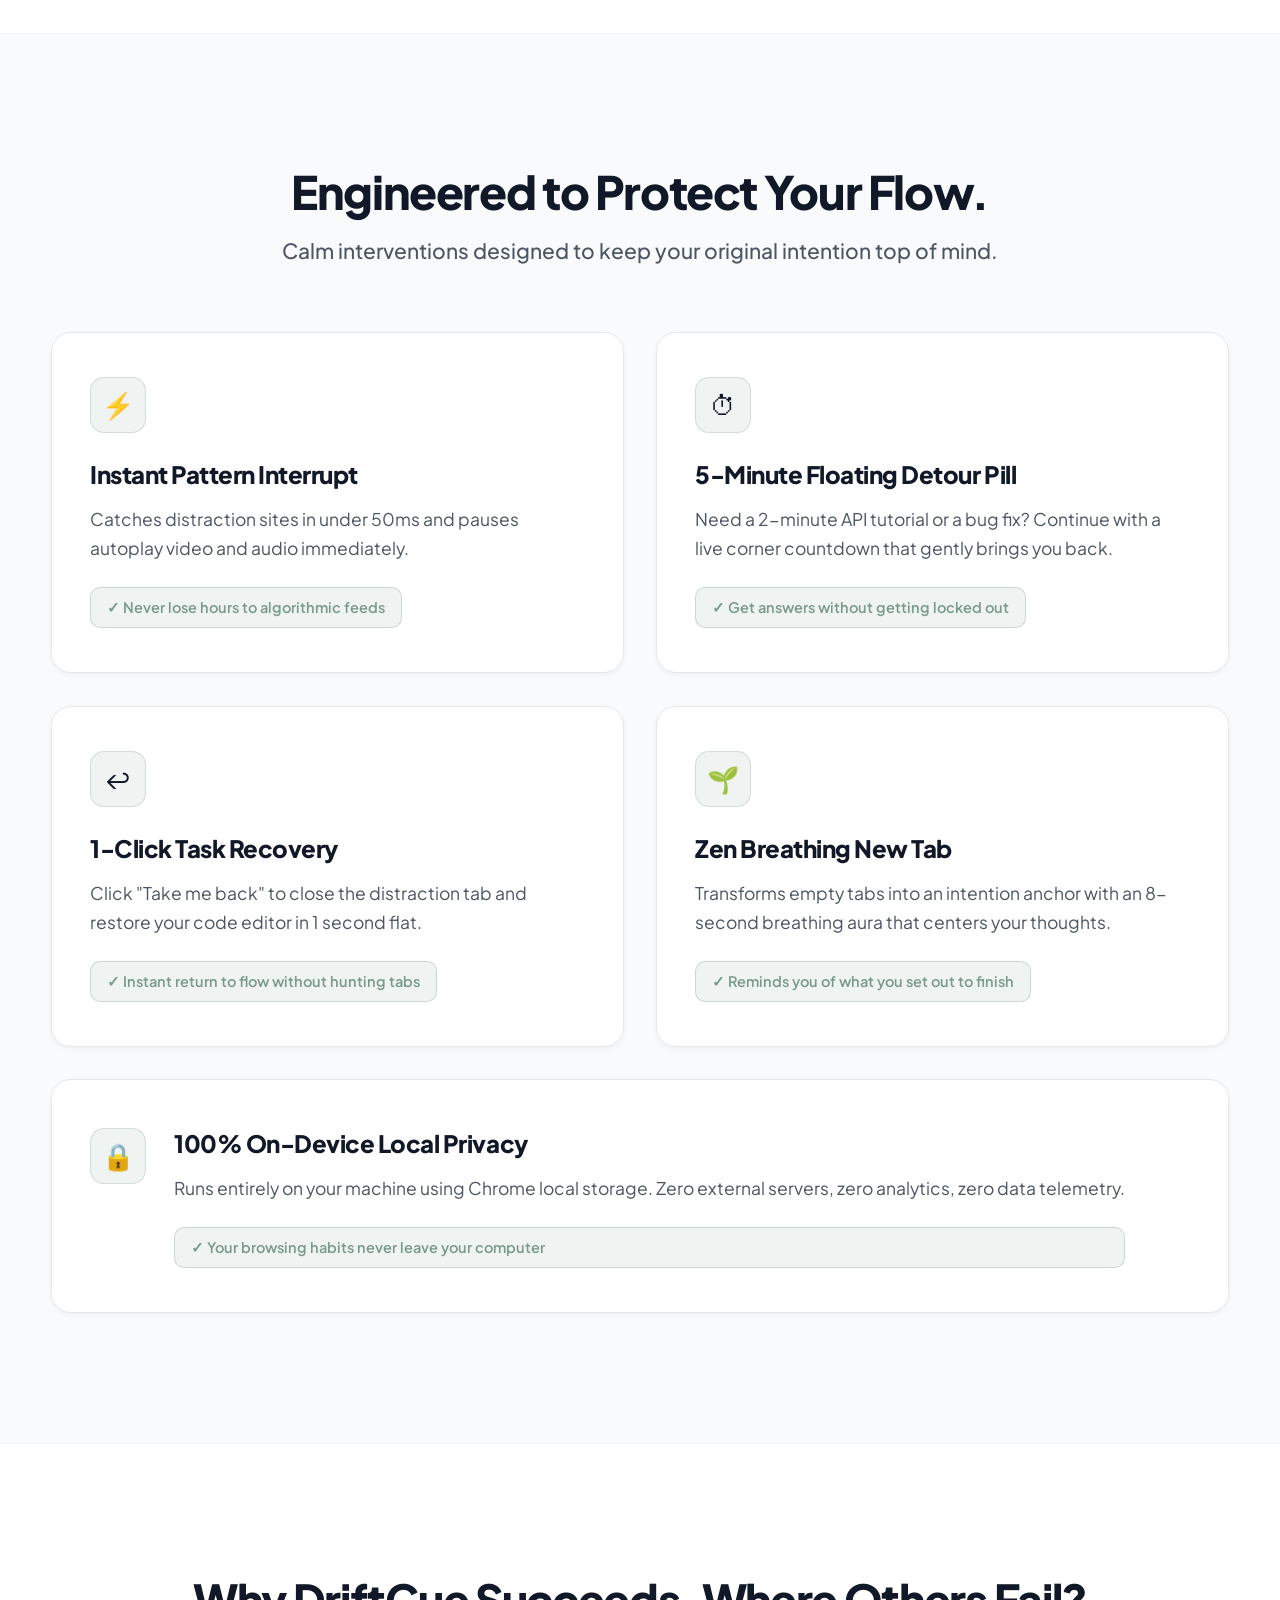
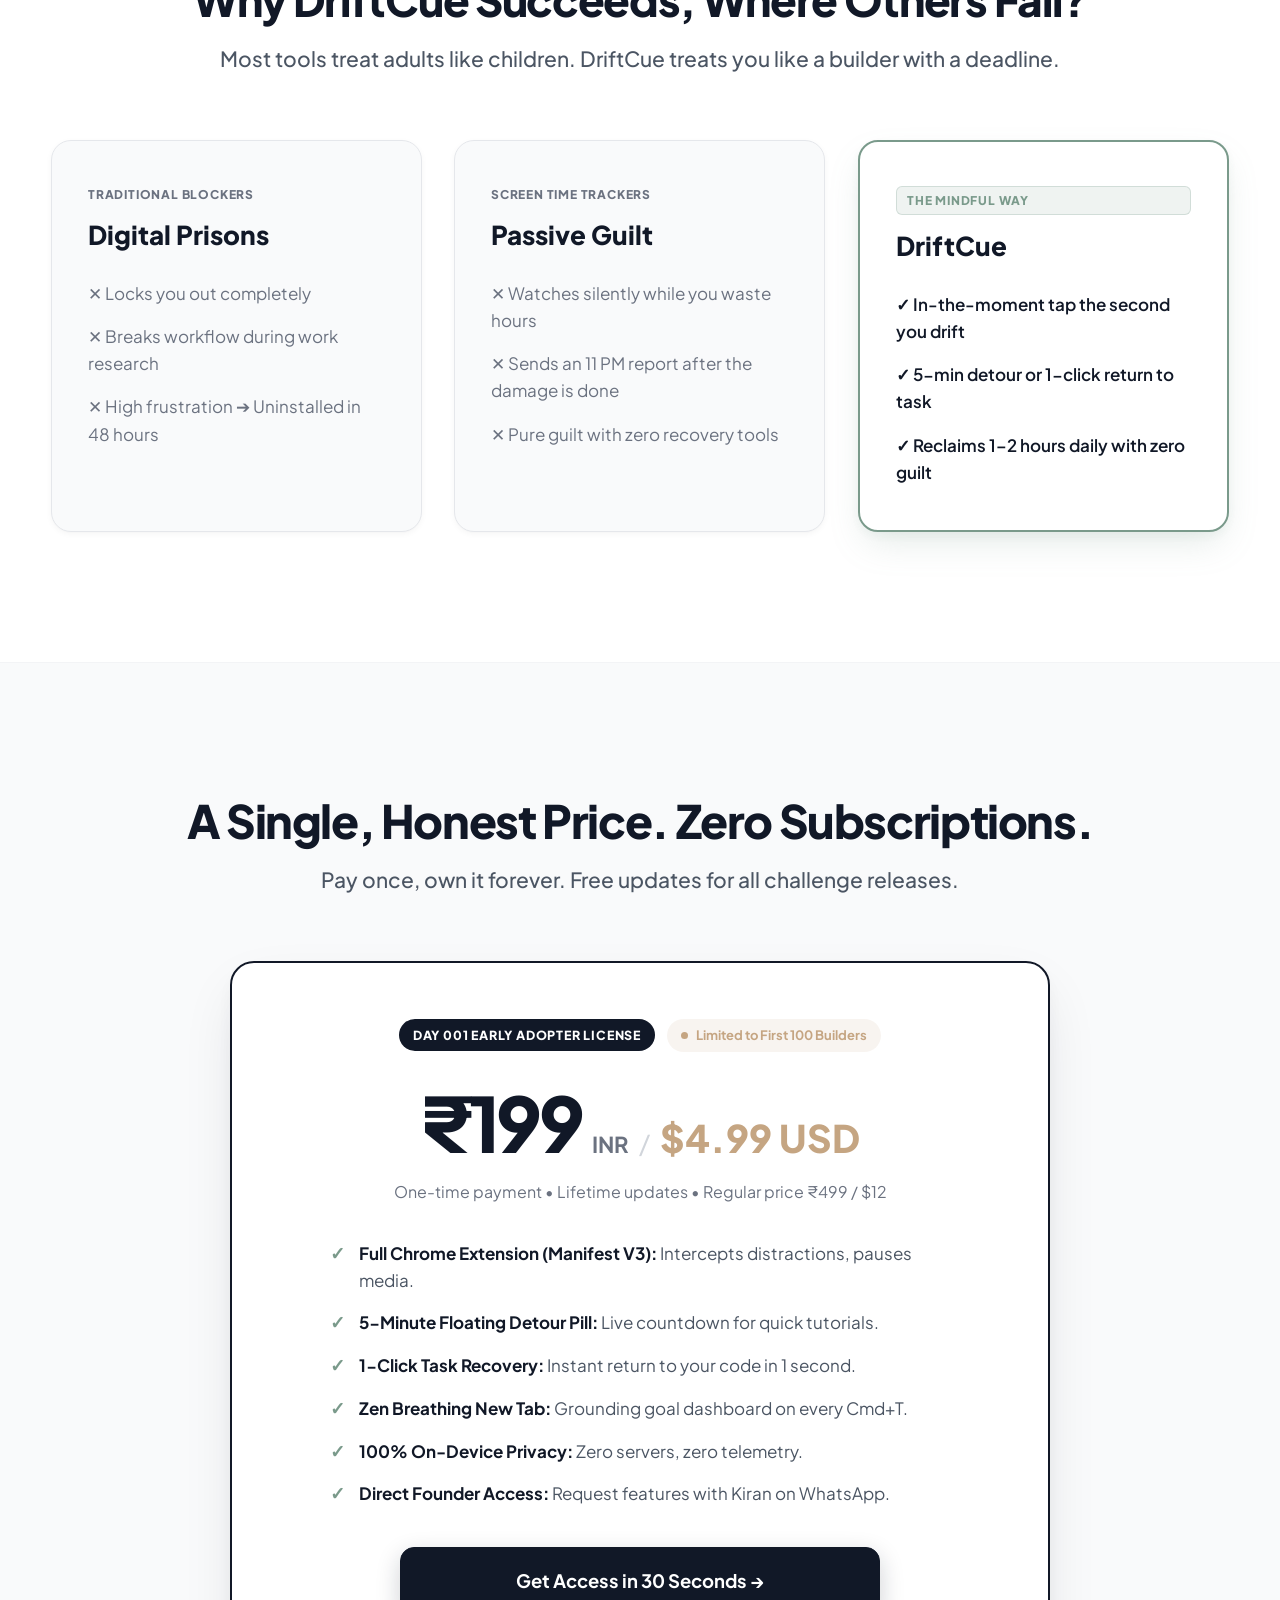
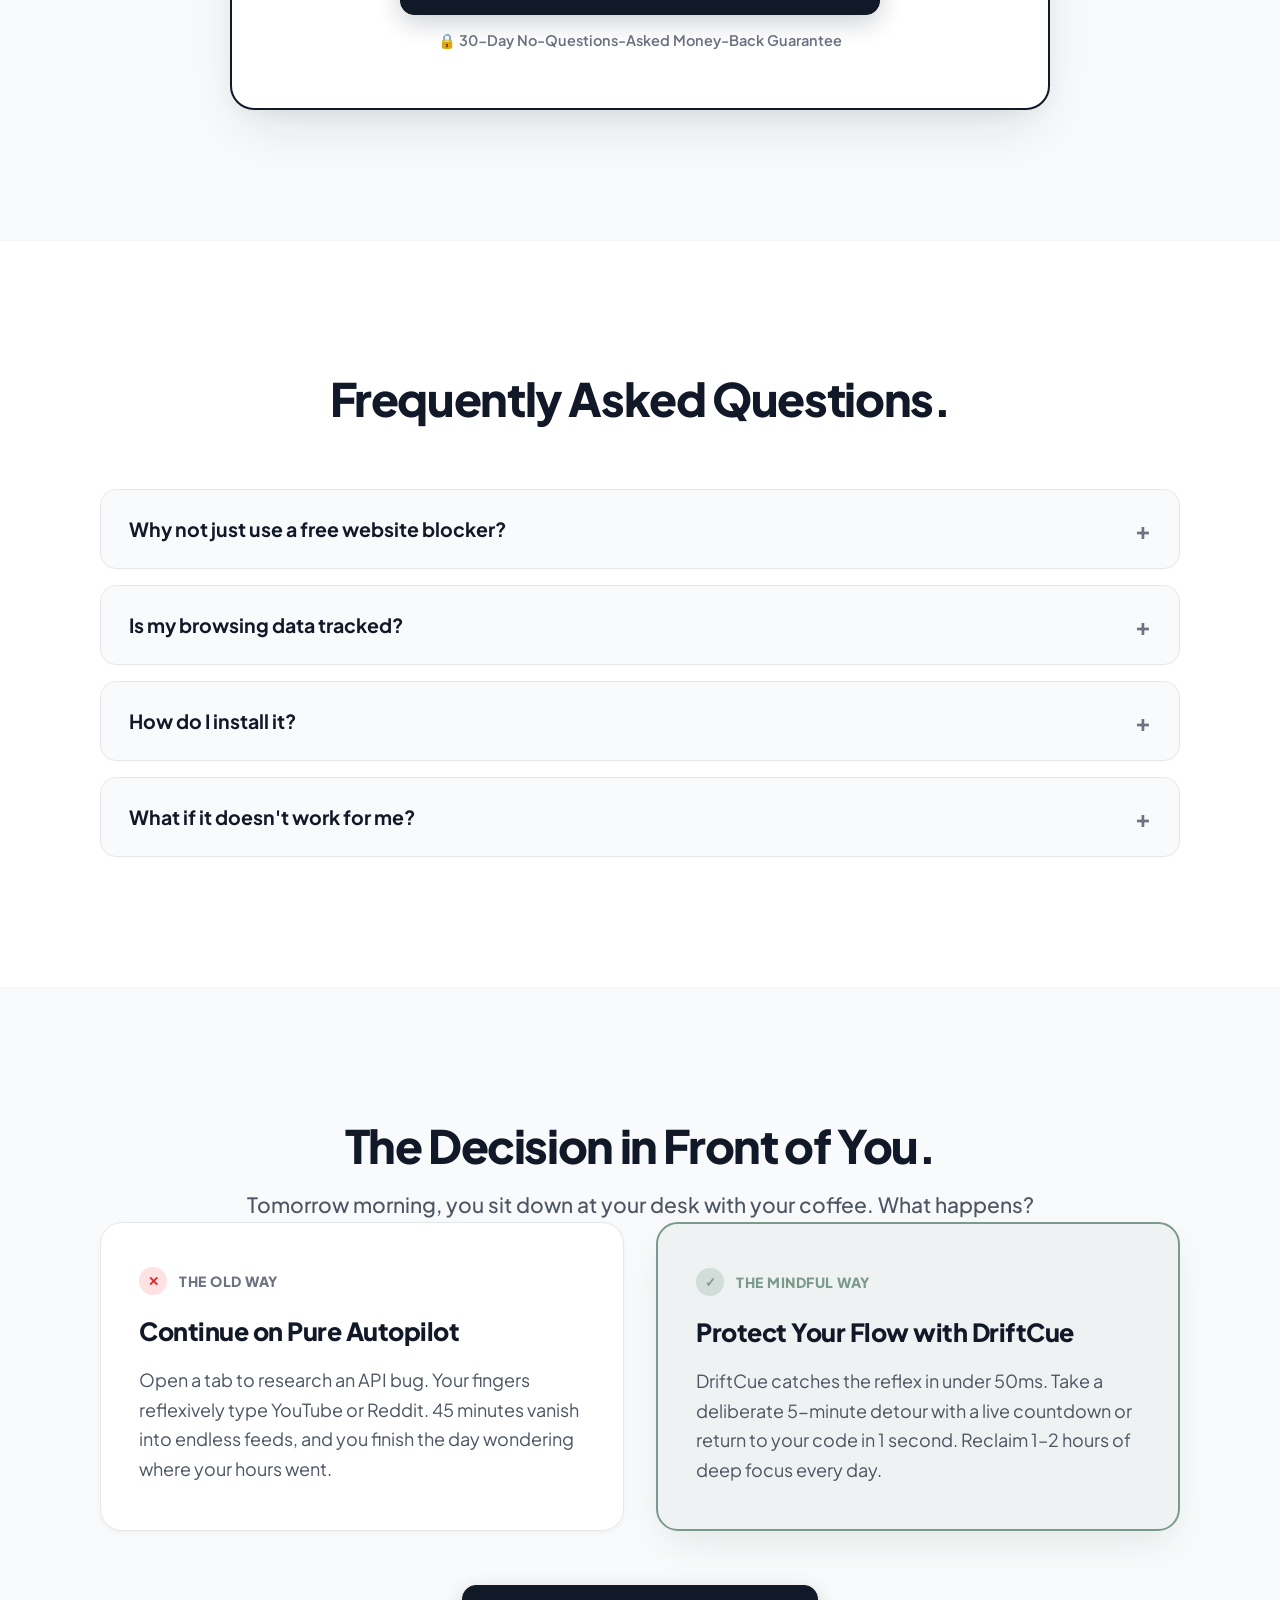
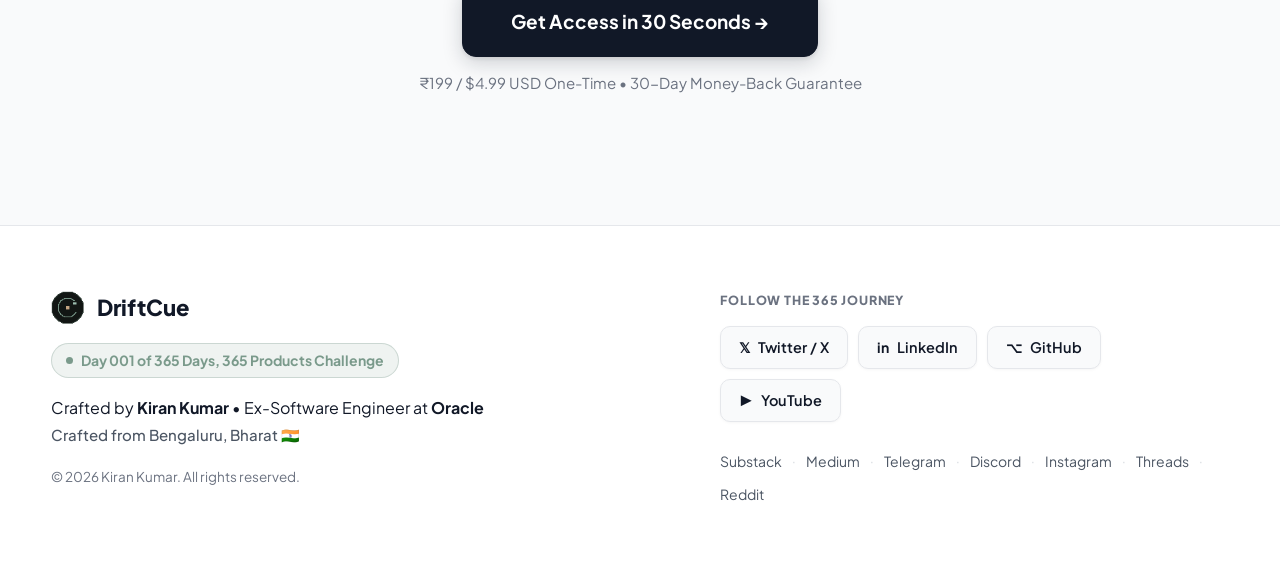
==== commit 4582ba44: "update: replace Card 03 image with running hourglass timer showing preciousness of time" ====
--- a/DriftCue landing page/index.html
+++ b/DriftCue landing page/index.html
@@ -234,37 +234,19 @@
           </div>
 
           <!-- Card 3 -->
-          <div class="reality-card reality-card-expanded reality-card-time-critical">
+          <div class="reality-card reality-card-expanded">
             <div class="reality-img-frame">
               <img 
-                src="https://images.unsplash.com/photo-1522869635100-9f4c5e86aa37?auto=format&fit=crop&w=800&q=80" 
-                alt="Wasting hours binge watching streaming shows and scrolling social media" 
+                src="https://images.unsplash.com/photo-1518281361980-b26bfd556770?auto=format&fit=crop&w=800&q=80" 
+                alt="Hourglass with sand running down, showcasing that time is precious" 
                 class="reality-img" 
                 loading="lazy"
               >
-              <!-- Live Vanishing Timer Badge Overlay -->
-              <div class="vanishing-timer-badge">
-                <span class="timer-dot-pulsing"></span>
-                <span class="timer-icon">⏱</span>
-                <span class="timer-digits" id="live-vanish-timer">45:00</span>
-                <span class="timer-status">VANISHED</span>
-              </div>
             </div>
             <div class="reality-body">
               <span class="reality-num">03</span>
               <h3 class="reality-title">45 Minutes Vanish</h3>
               <p class="reality-desc">Algorithmic feeds pull you down the rabbit hole. Your train of thought is gone, and the best working hours of your afternoon are lost.</p>
-              
-              <!-- Where Saving Time is Important Callout Banner -->
-              <div class="time-critical-callout">
-                <div class="time-critical-header">
-                  <span class="critical-icon">⏳</span>
-                  <span class="critical-title">Where Saving Time is Critical:</span>
-                </div>
-                <p class="critical-text">
-                  It takes an average of <strong>23 minutes & 15 seconds</strong> just to regain deep focus after a single distraction. Catching the reflex early saves your entire afternoon.
-                </p>
-              </div>
             </div>
           </div>
 
--- a/DriftCue landing page/style.css
+++ b/DriftCue landing page/style.css
@@ -590,105 +590,6 @@
   margin-bottom: 22px;
   background: #1a1f1d;
   border: 1px solid var(--border-subtle);
-  position: relative;
-}
-
-/* ==========================================================================
-   45 MINUTES VANISH — TIMER BADGE & CRITICAL TIME CALLOUT
-   ========================================================================== */
-.vanishing-timer-badge {
-  position: absolute;
-  top: 12px;
-  right: 12px;
-  z-index: 3;
-  background: rgba(14, 10, 10, 0.88);
-  border: 1px solid rgba(239, 68, 68, 0.55);
-  border-radius: 999px;
-  padding: 5px 12px;
-  display: flex;
-  align-items: center;
-  gap: 7px;
-  box-shadow: 0 4px 18px rgba(239, 68, 68, 0.35);
-  backdrop-filter: blur(8px);
-  -webkit-backdrop-filter: blur(8px);
-}
-
-.timer-dot-pulsing {
-  width: 8px;
-  height: 8px;
-  border-radius: 50%;
-  background: #EF4444;
-  box-shadow: 0 0 10px #EF4444;
-  animation: timerPulse 1.4s infinite ease-in-out;
-}
-
-@keyframes timerPulse {
-  0% { transform: scale(0.9); opacity: 0.8; }
-  50% { transform: scale(1.3); opacity: 1; box-shadow: 0 0 14px #EF4444; }
-  100% { transform: scale(0.9); opacity: 0.8; }
-}
-
-.timer-icon {
-  font-size: 13px;
-  color: #F87171;
-}
-
-.timer-digits {
-  font-family: var(--font-mono, 'JetBrains Mono', monospace);
-  font-size: 14px;
-  font-weight: 800;
-  color: #FCA5A5;
-  letter-spacing: 0.04em;
-}
-
-.timer-status {
-  font-size: 10px;
-  font-weight: 800;
-  letter-spacing: 0.08em;
-  color: #FFFFFF;
-  background: rgba(239, 68, 68, 0.88);
-  padding: 2px 7px;
-  border-radius: 999px;
-  margin-left: 2px;
-}
-
-.time-critical-callout {
-  margin-top: 18px;
-  padding: 14px 16px;
-  background: rgba(254, 242, 242, 0.95);
-  border: 1px solid rgba(239, 68, 68, 0.3);
-  border-radius: 12px;
-  text-align: left;
-}
-
-.time-critical-header {
-  display: flex;
-  align-items: center;
-  gap: 6px;
-  margin-bottom: 6px;
-}
-
-.critical-icon {
-  font-size: 15px;
-}
-
-.critical-title {
-  font-size: 13.5px;
-  font-weight: 800;
-  color: #991B1B;
-  letter-spacing: -0.01em;
-}
-
-.critical-text {
-  font-size: 13.5px !important;
-  line-height: 1.55 !important;
-  color: #7F1D1D !important;
-  margin: 0 !important;
-}
-
-.critical-text strong {
-  color: #450A0A;
-  font-weight: 700;
 }
 
 .reality-img {
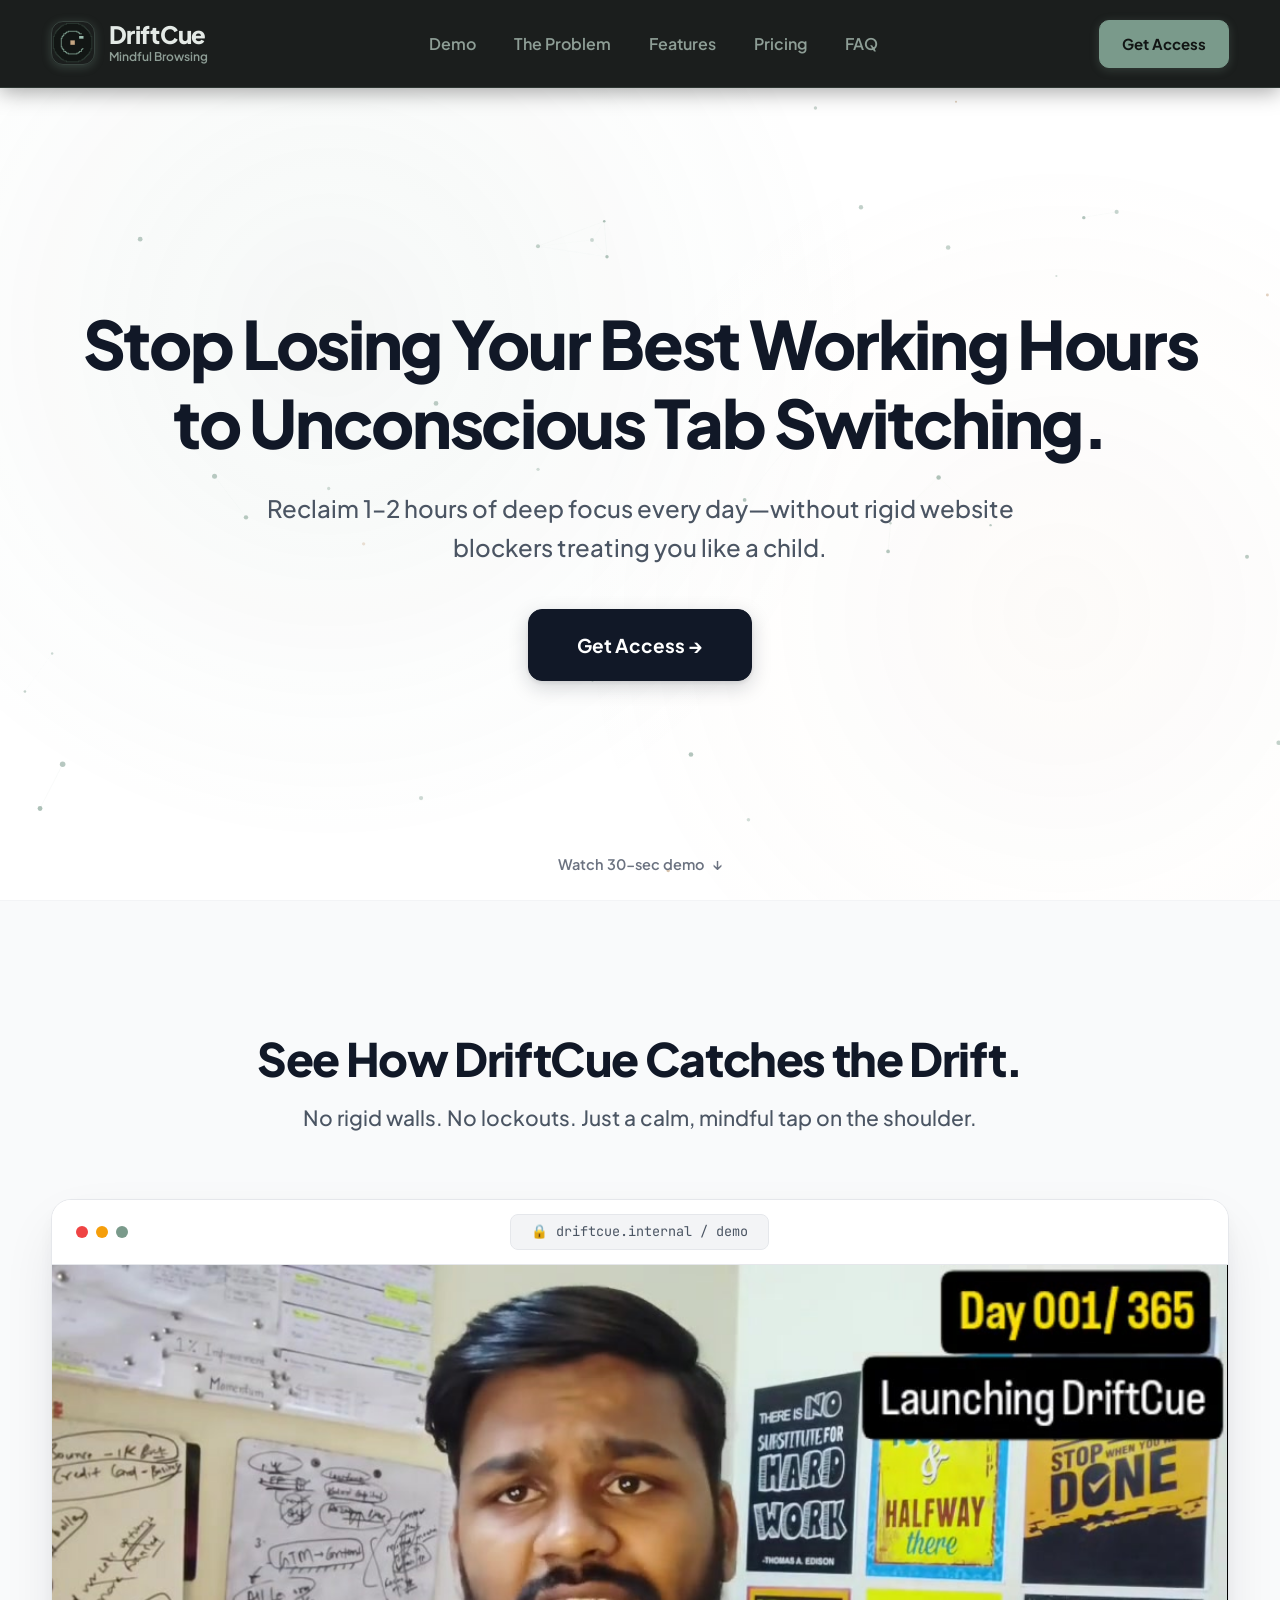
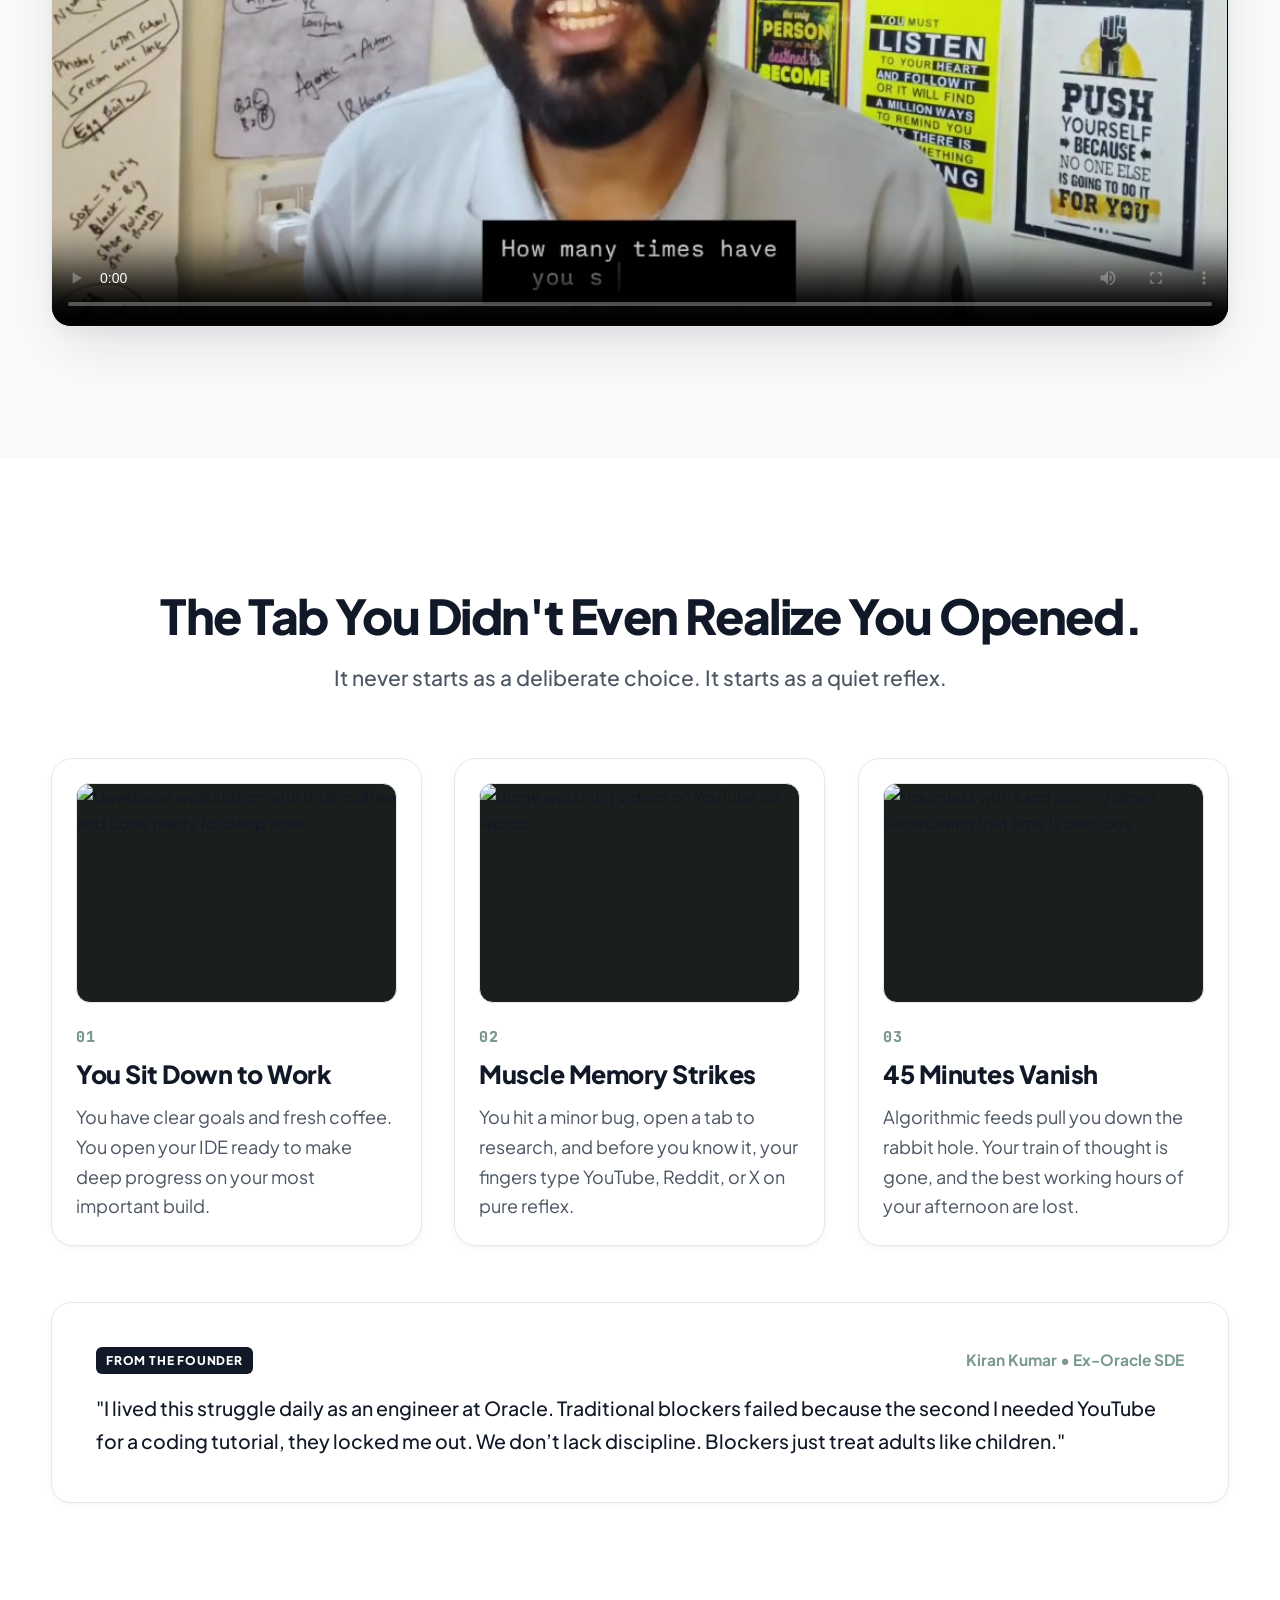
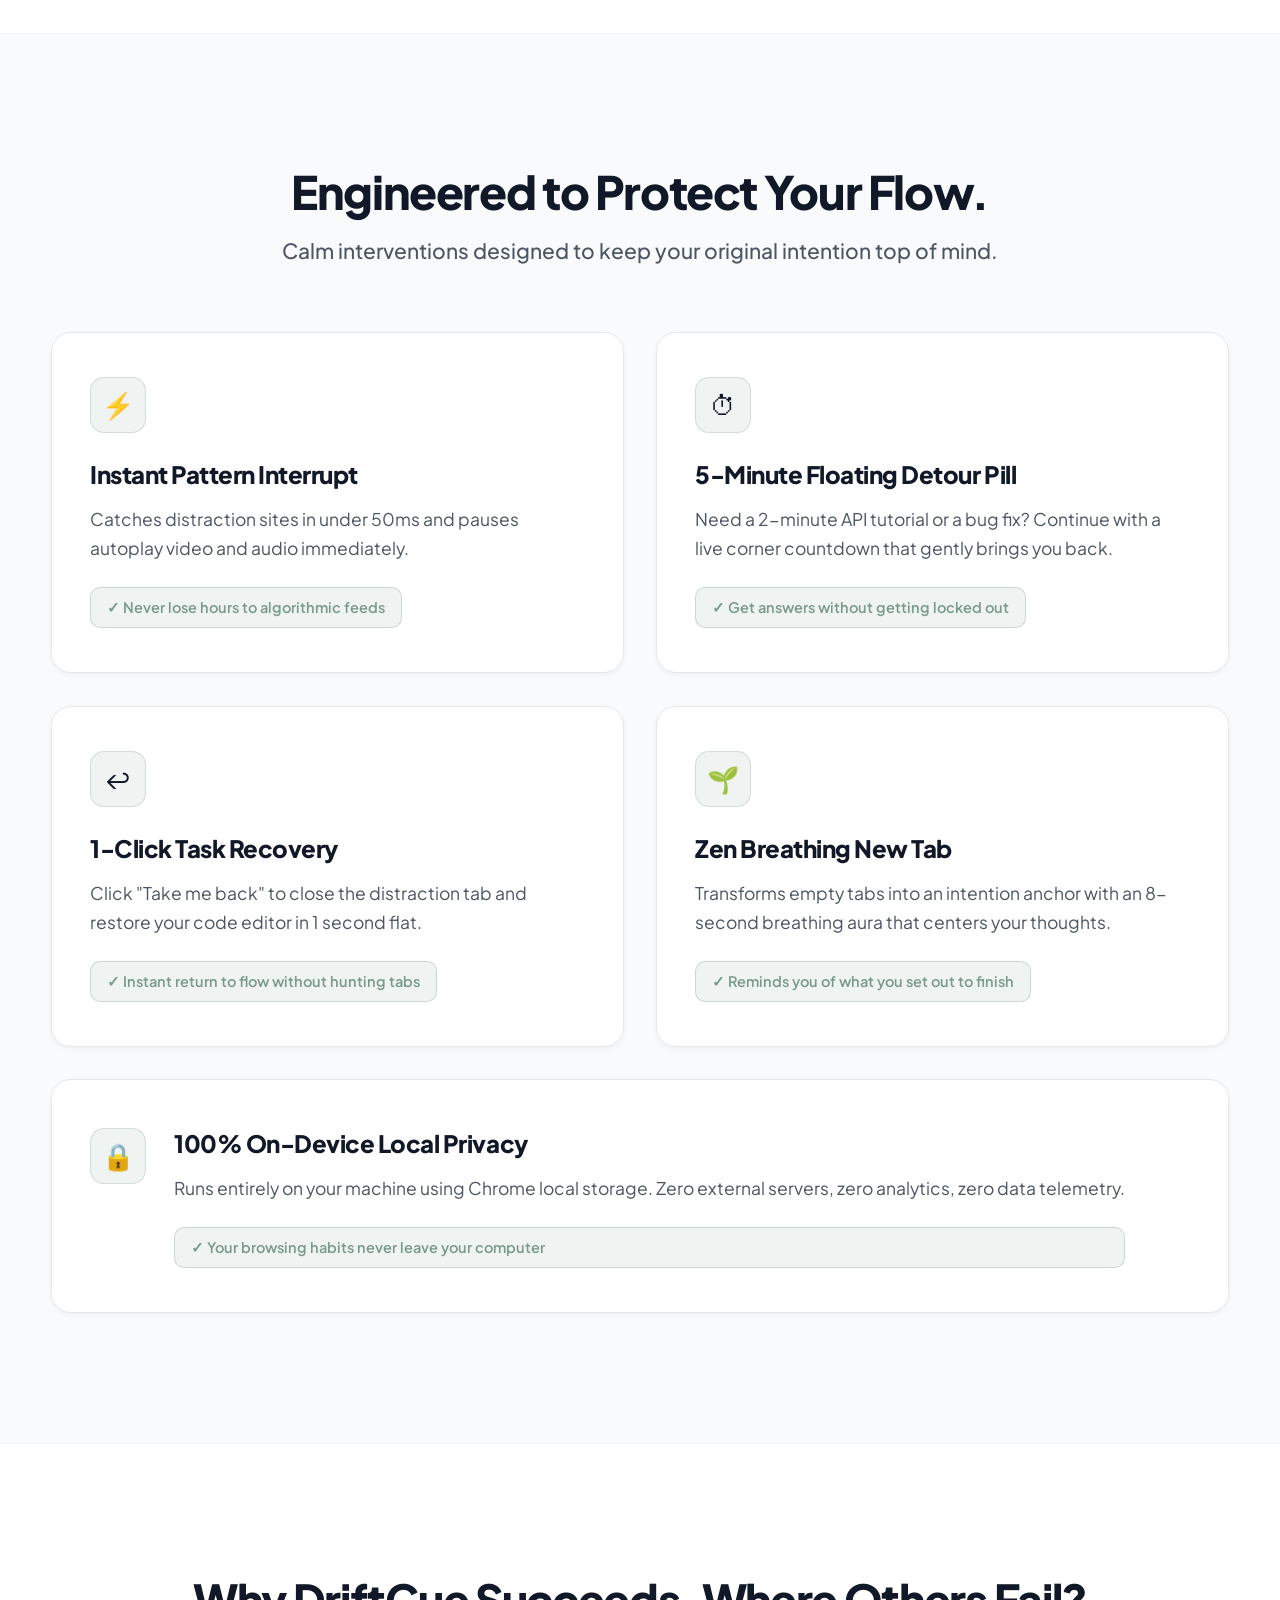
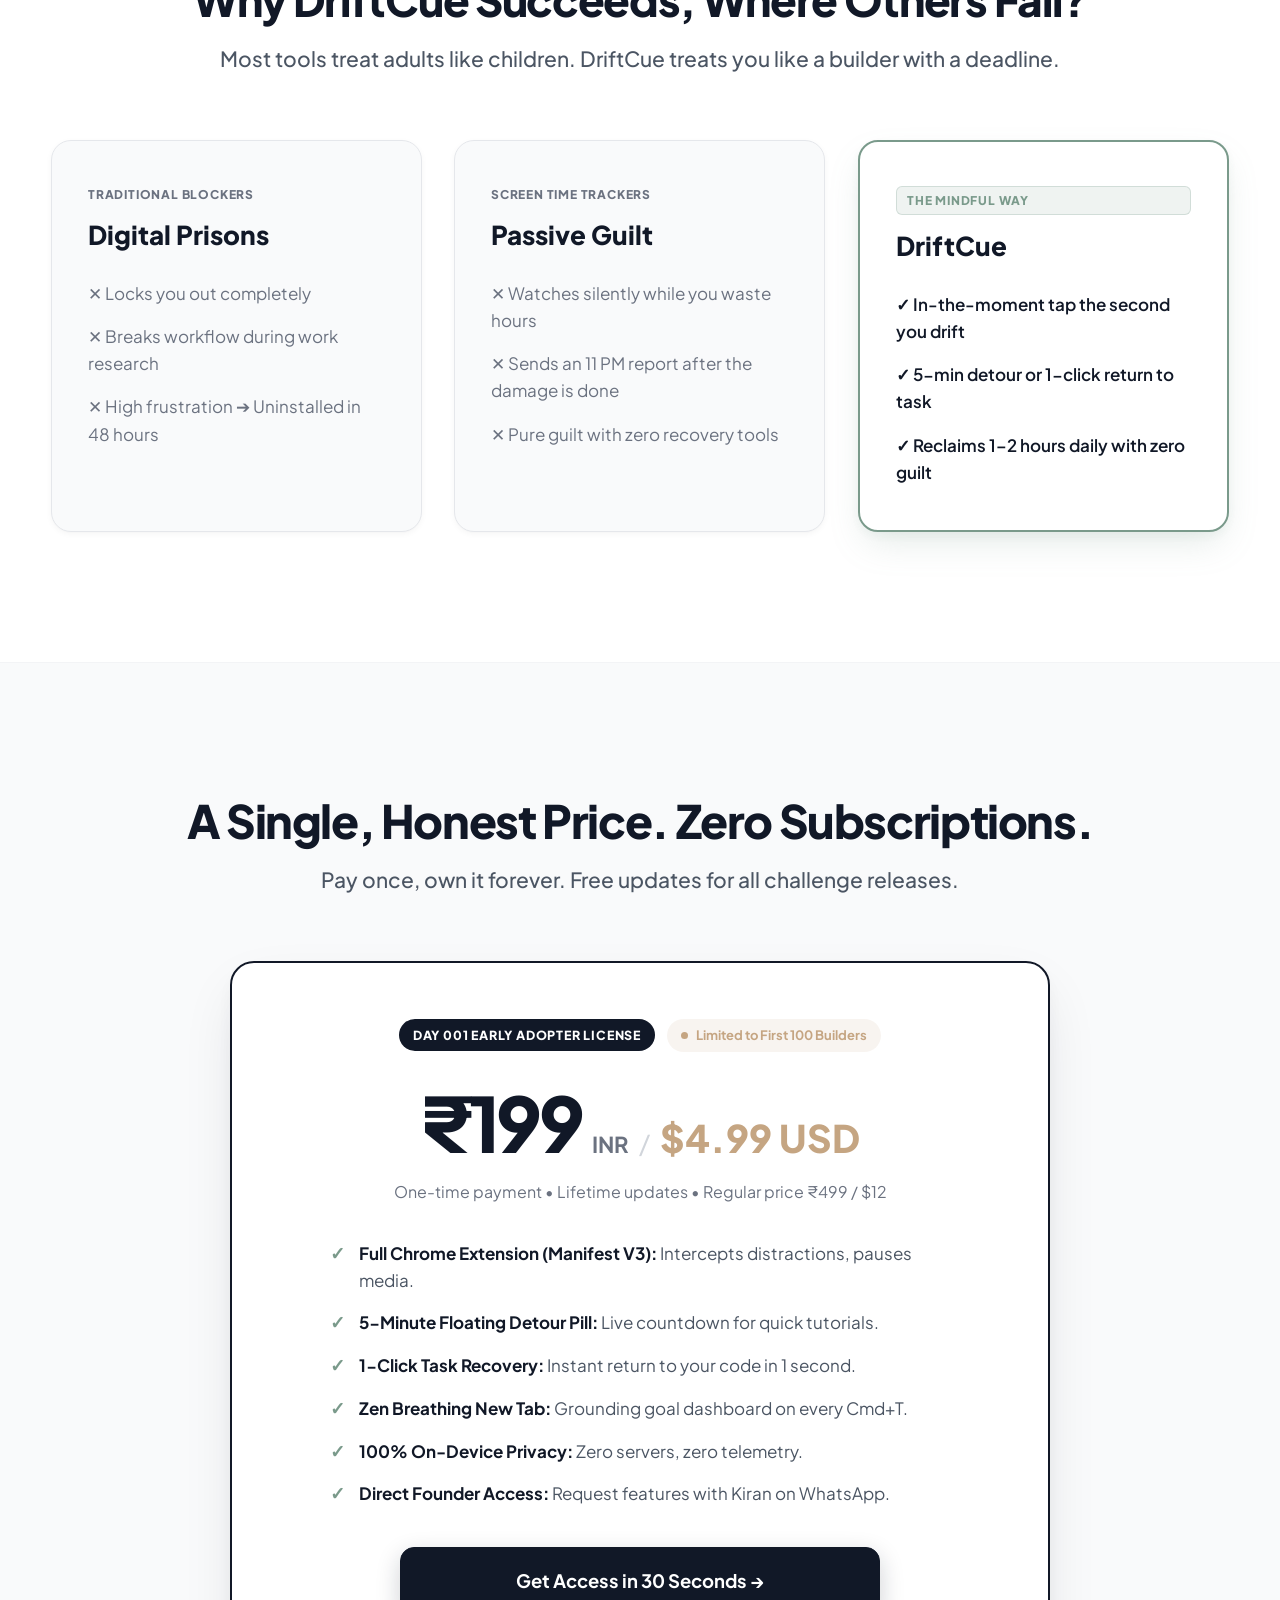
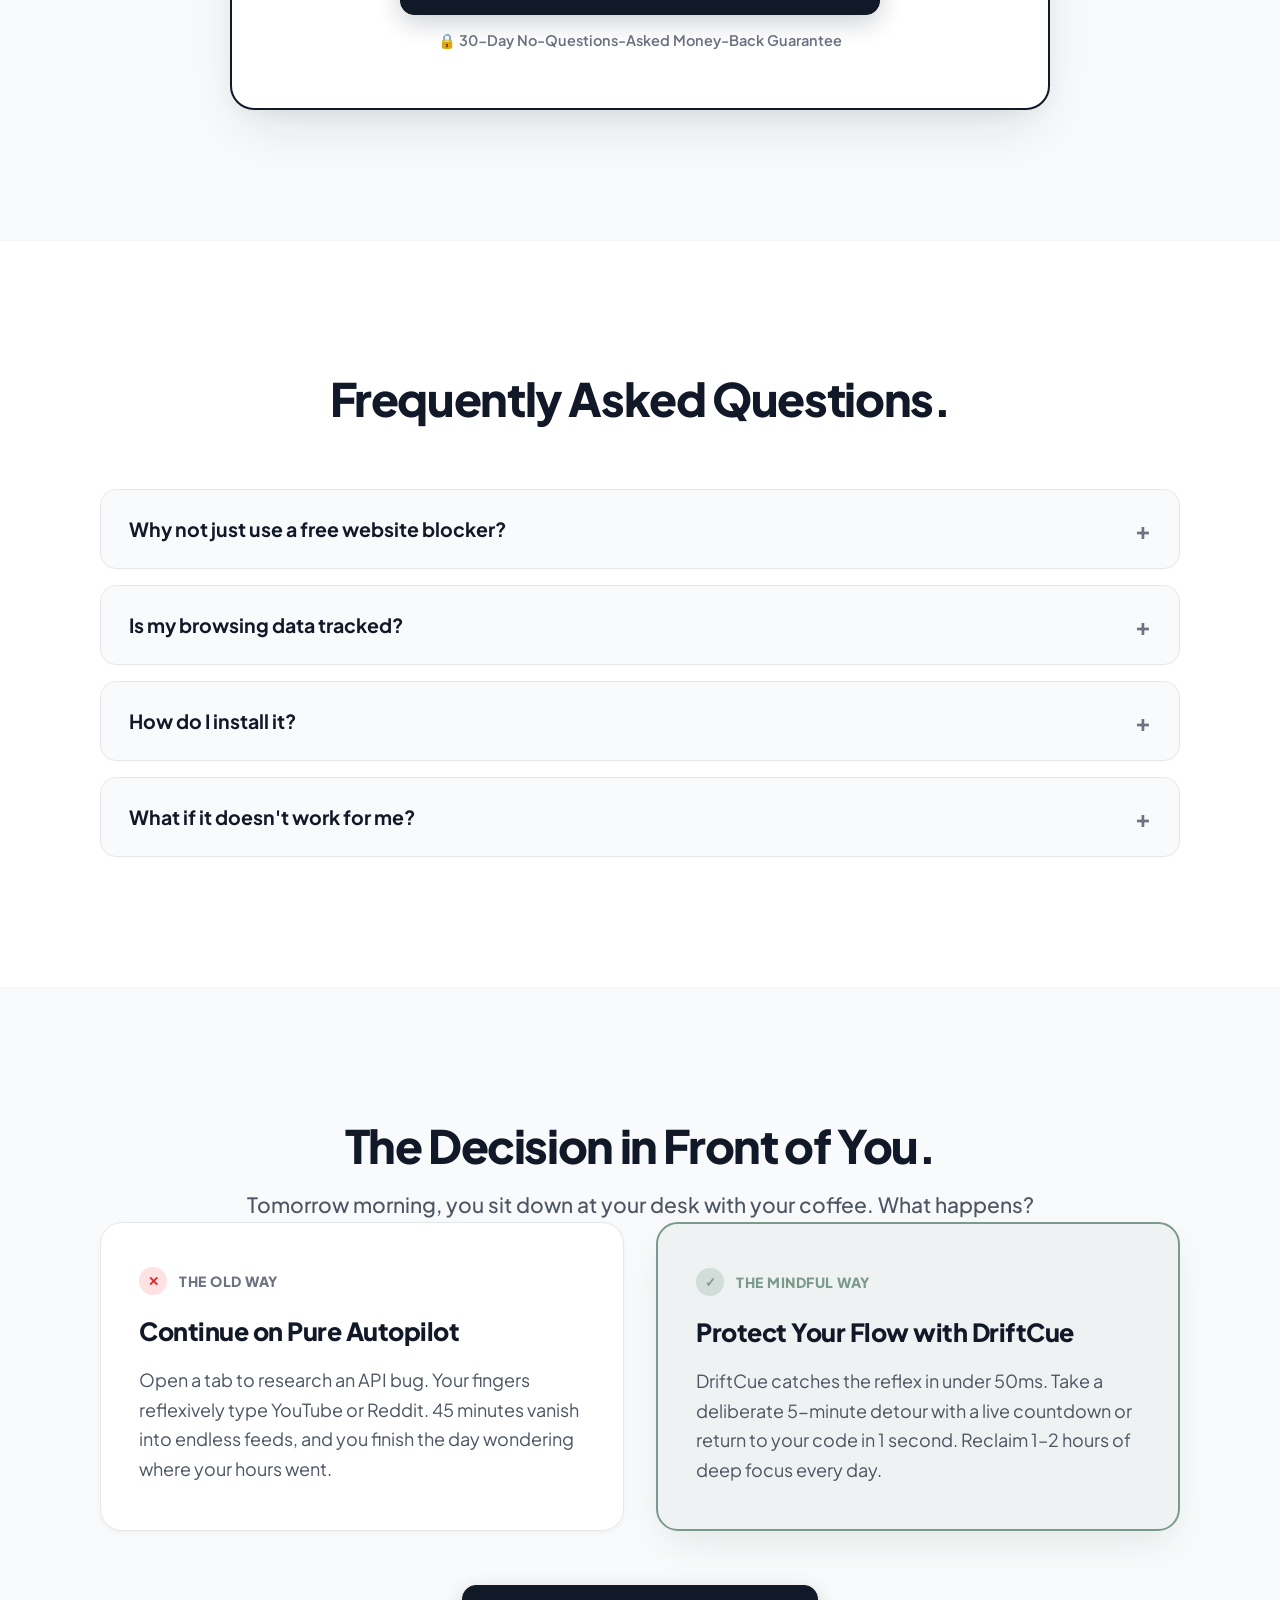
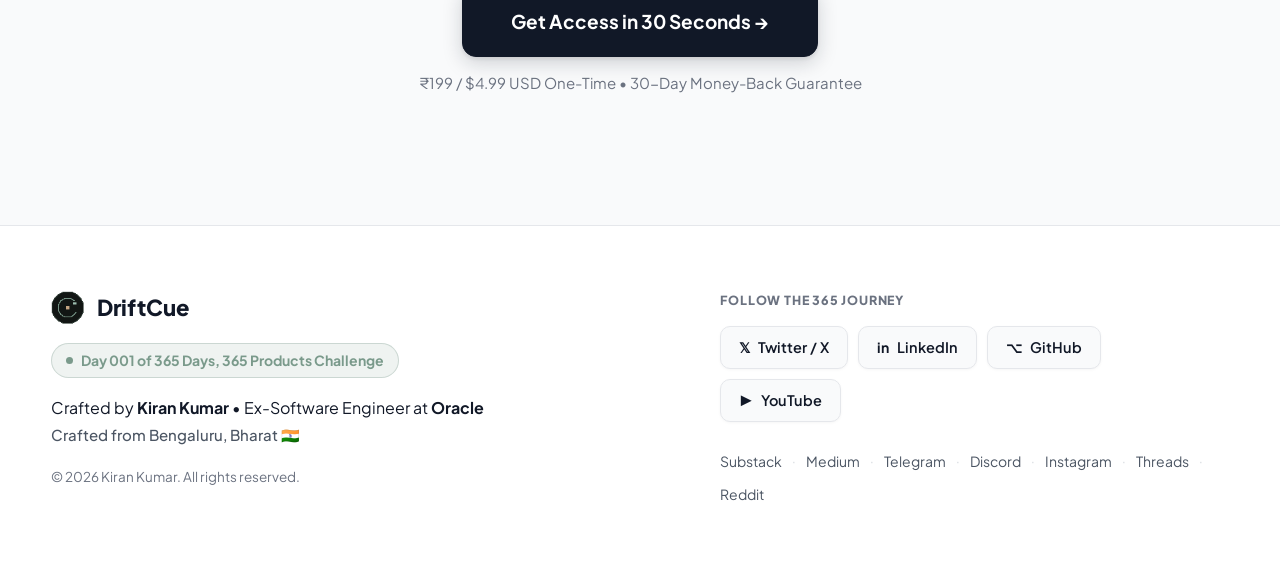
==== commit 39397c5f: "fix: integrate official PostHog web SDK snippet with instant queueing and autocapture" ====
--- a/DriftCue landing page/index.html
+++ b/DriftCue landing page/index.html
@@ -32,32 +32,14 @@
 
   <!-- PostHog Analytics & Live Visitor Session Recording -->
   <script>
-    window.POSTHOG_KEY = "phc_zBBacEBpAv8GLSEcUxEtwuBtC9FjooJ6SL5pAVhM9HwS";
-    window.POSTHOG_HOST = "https://us.i.posthog.com";
-
-    (function() {
-      if (window.POSTHOG_KEY && window.POSTHOG_KEY !== "YOUR_POSTHOG_API_KEY") {
-        const phScript = document.createElement("script");
-        phScript.type = "text/javascript";
-        phScript.async = true;
-        phScript.src = window.POSTHOG_HOST + "/static/array.js";
-        phScript.onload = function() {
-          if (window.posthog) {
-            window.posthog.init(window.POSTHOG_KEY, {
-              api_host: window.POSTHOG_HOST,
-              person_profiles: "always",
-              capture_pageview: true,
-              capture_pageleave: true,
-              autocapture: true,
-              session_recording: {
-                recordCrossOriginIframes: true
-              }
-            });
-          }
-        };
-        document.head.appendChild(phScript);
-      }
-    })();
+    !function(t,e){var o,n,p,r;e.__SV||(window.posthog=e,e._i=[],e.init=function(i,s,a){function g(t,e){var o=e.split(".");2==o.length&&(t=t[o[0]],e=o[1]),t[e]=function(){t.push([e].concat(Array.prototype.slice.call(arguments,0)))}}(p=t.createElement("script")).type="text/javascript",p.crossOrigin="anonymous",p.async=!0,p.src=s.api_host+"/static/array.js",(r=t.getElementsByTagName("script")[0]).parentNode.insertBefore(p,r);var u=e;for(void 0!==a?u=e[a]=[]:a="posthog",u.people=u.people||[],Object.defineProperty(u,"toString",{configurable:!0,enumerable:!0,writable:!0,value:function(t){var e="posthog";return"posthog"!==a&&(e+="."+a),t||(e+=" (stub)"),e}}),Object.defineProperty(u.people,"toString",{configurable:!0,enumerable:!0,writable:!0,value:function(){return u.toString(1)+".people (stub)"}}),o="capture identify alias people.set people.set_once set_config register register_once unregister opt_out_capturing has_opted_out_capturing opt_in_capturing reset isFeatureEnabled onFeatureFlags getSurveys getActiveMatchingSurveys captureException".split(" "),n=0;n<o.length;n++)g(u,o[n]);e._i.push([i,s,a])},e.__SV=1)}(document,window.posthog||[]);
+    posthog.init('phc_zBBacEBpAv8GLSEcUxEtwuBtC9FjooJ6SL5pAVhM9HwS', {
+      api_host: 'https://us.i.posthog.com',
+      person_profiles: 'always',
+      capture_pageview: true,
+      capture_pageleave: true,
+      autocapture: true
+    });
   </script>
 
   <link rel="stylesheet" href="style.css">
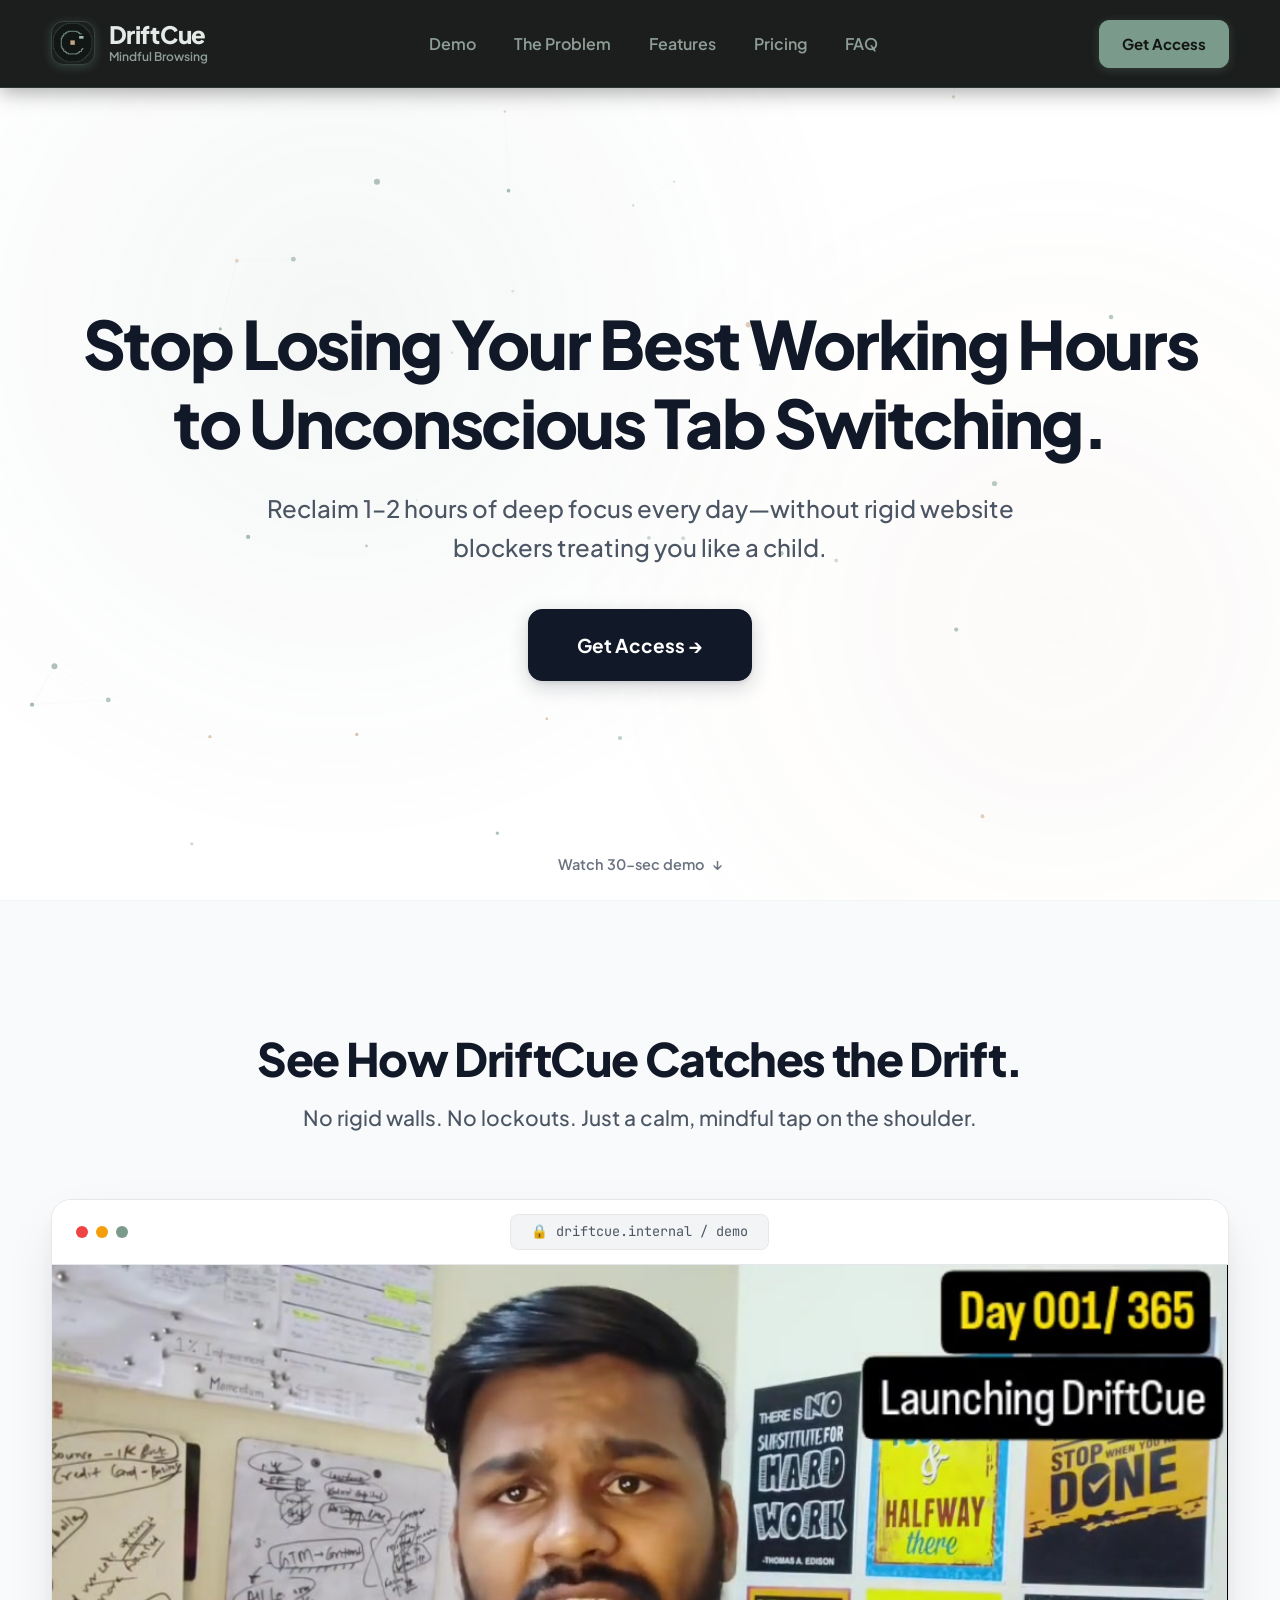
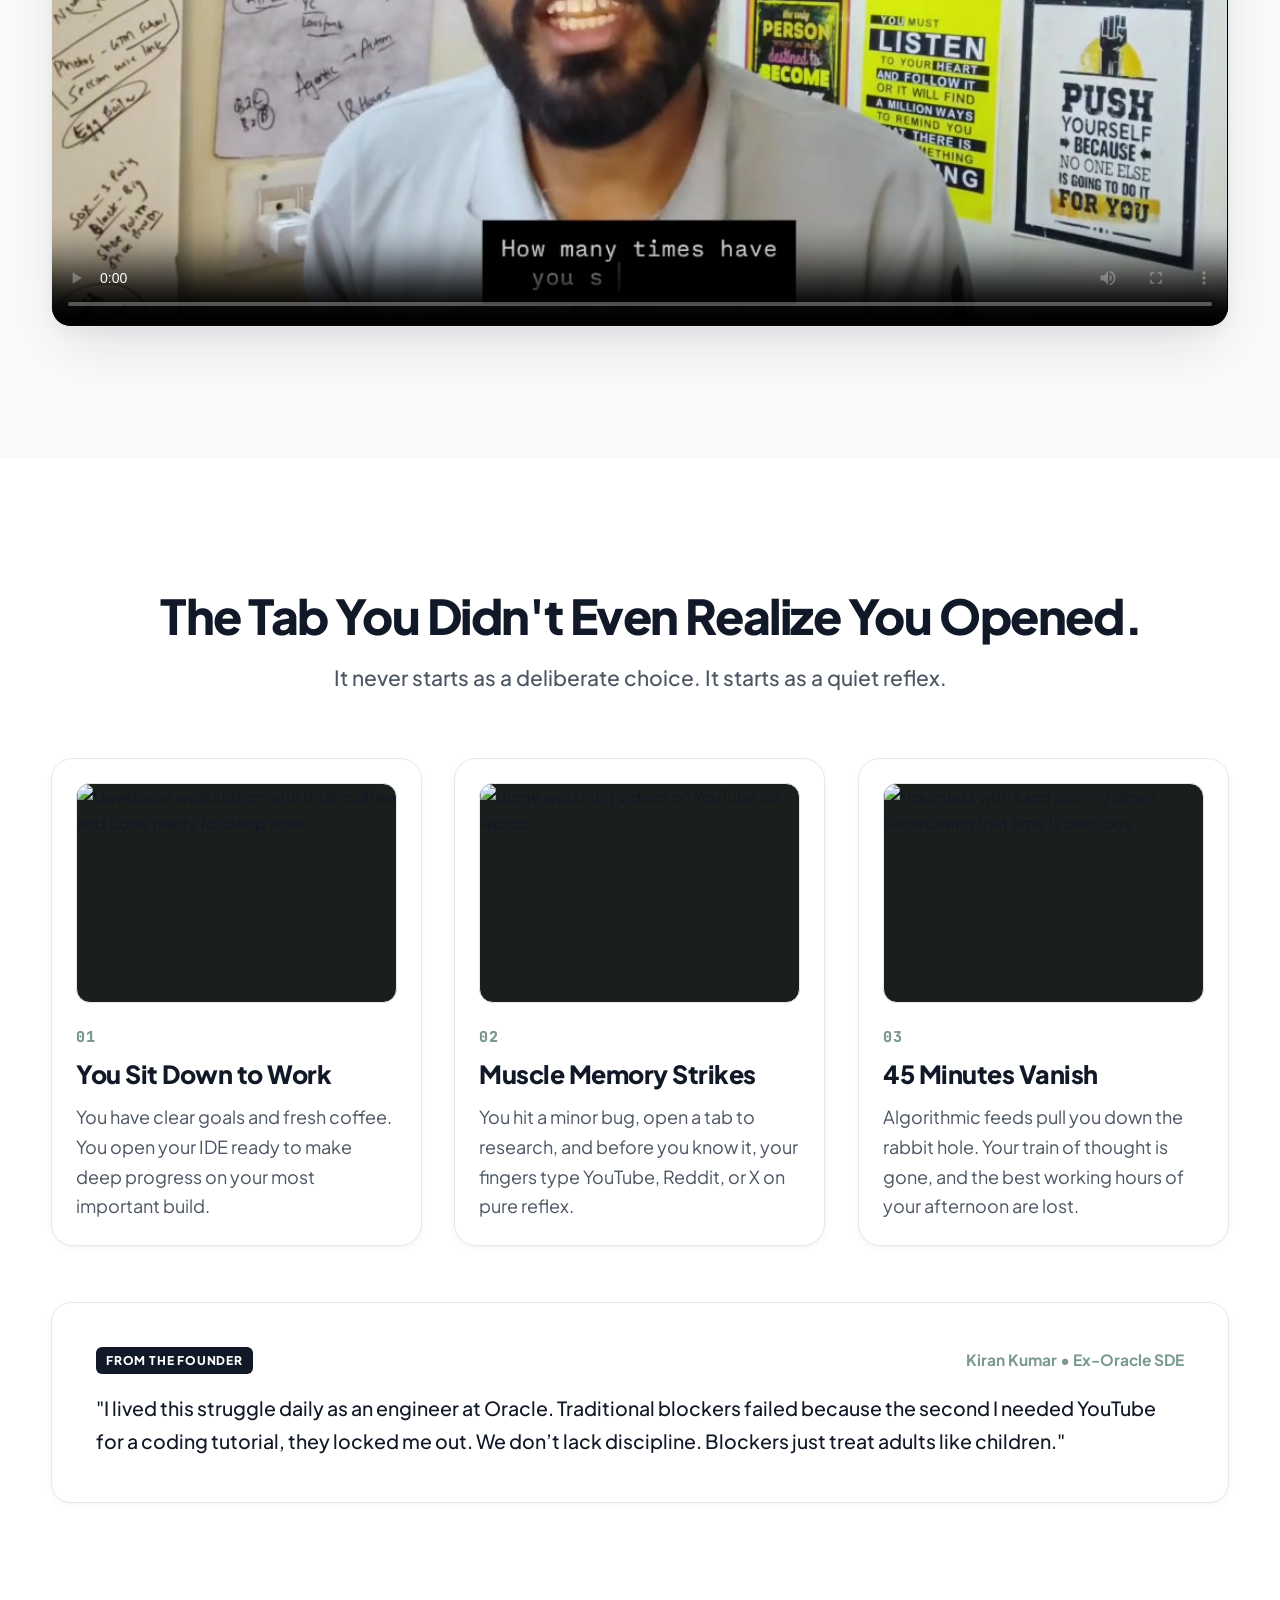
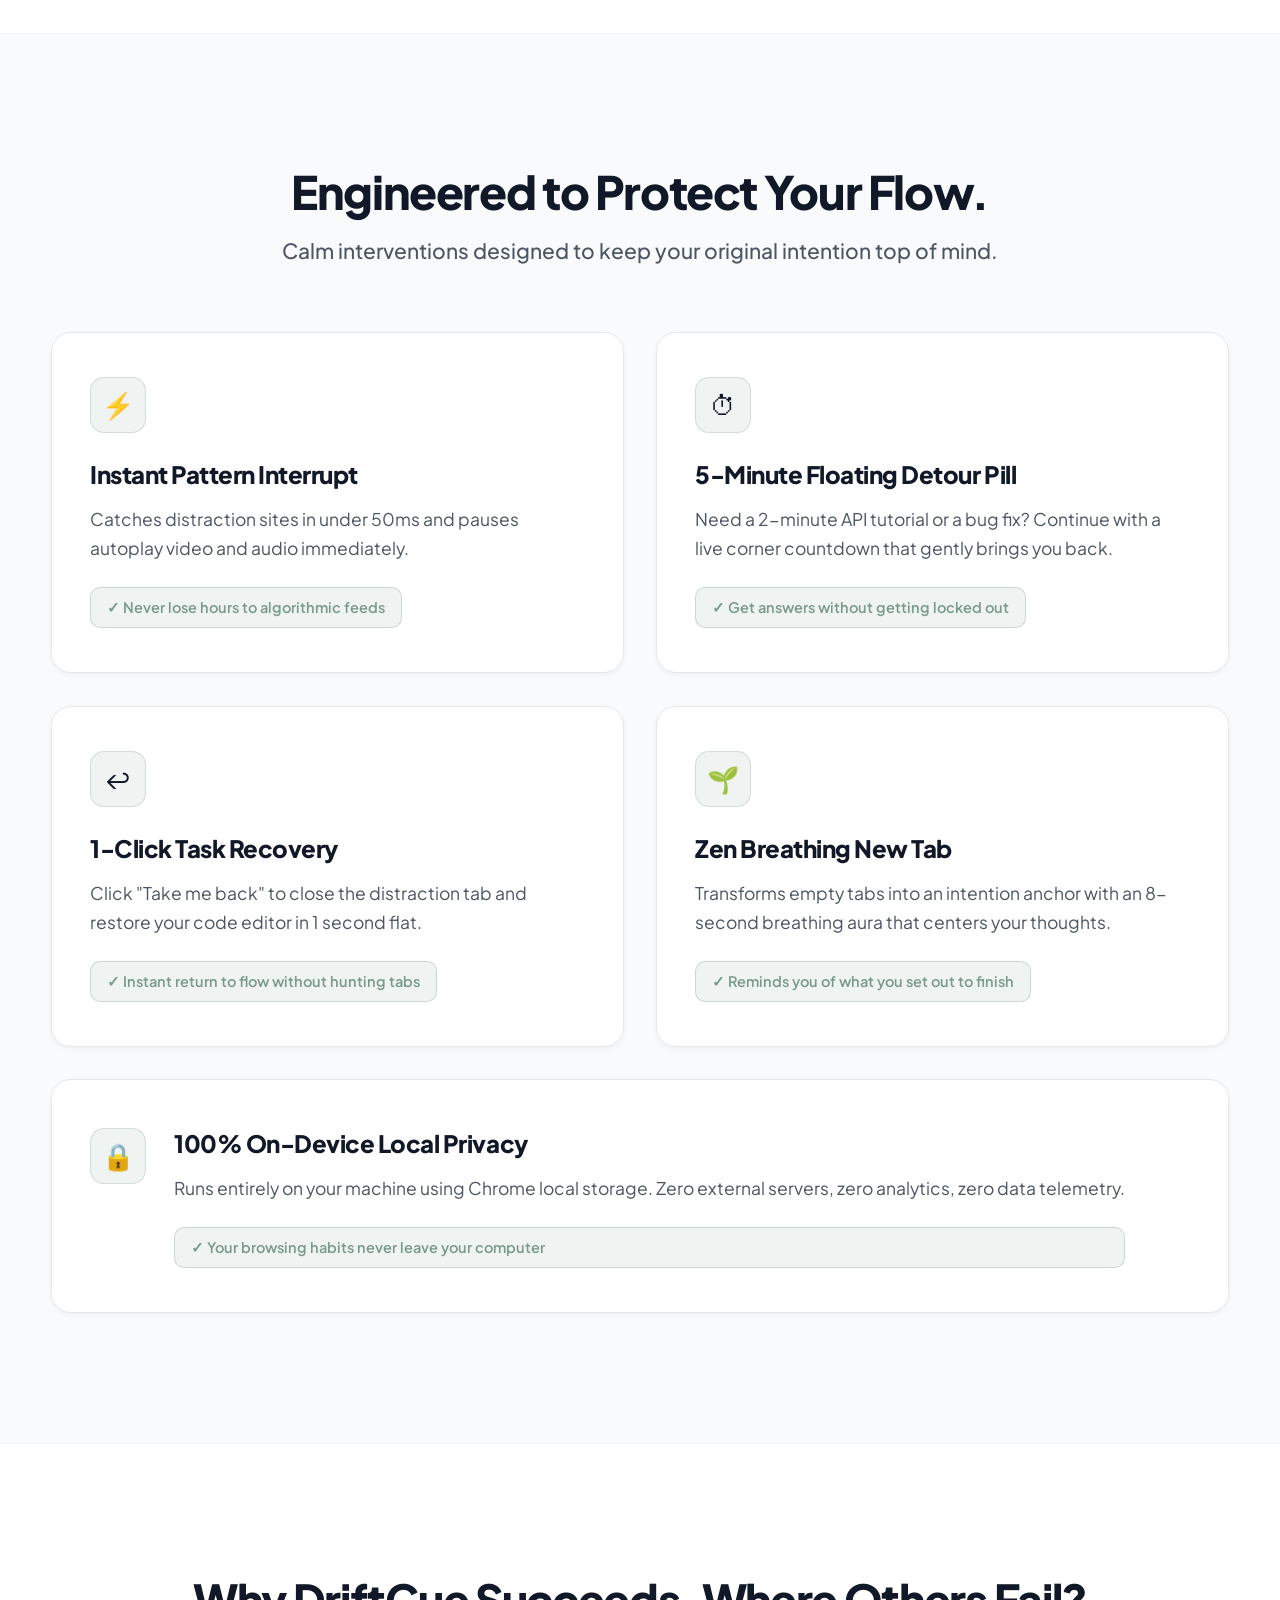
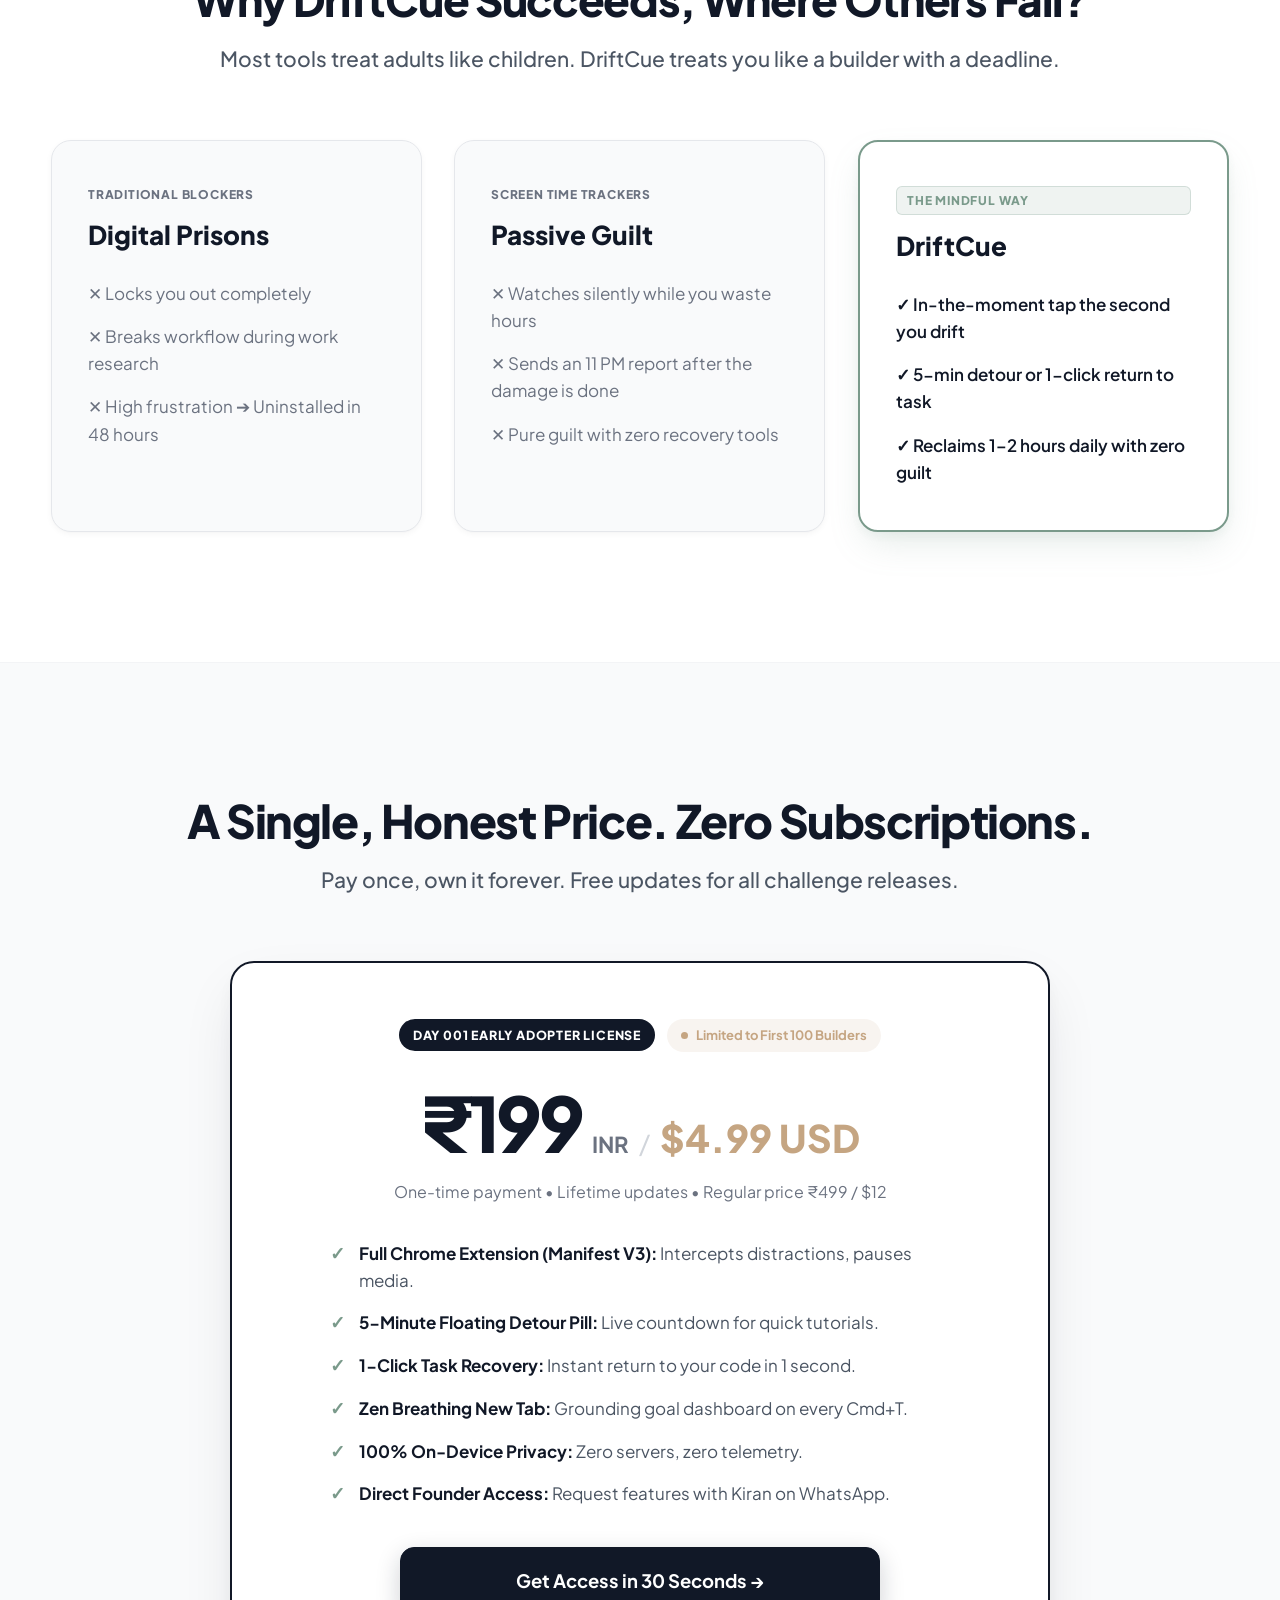
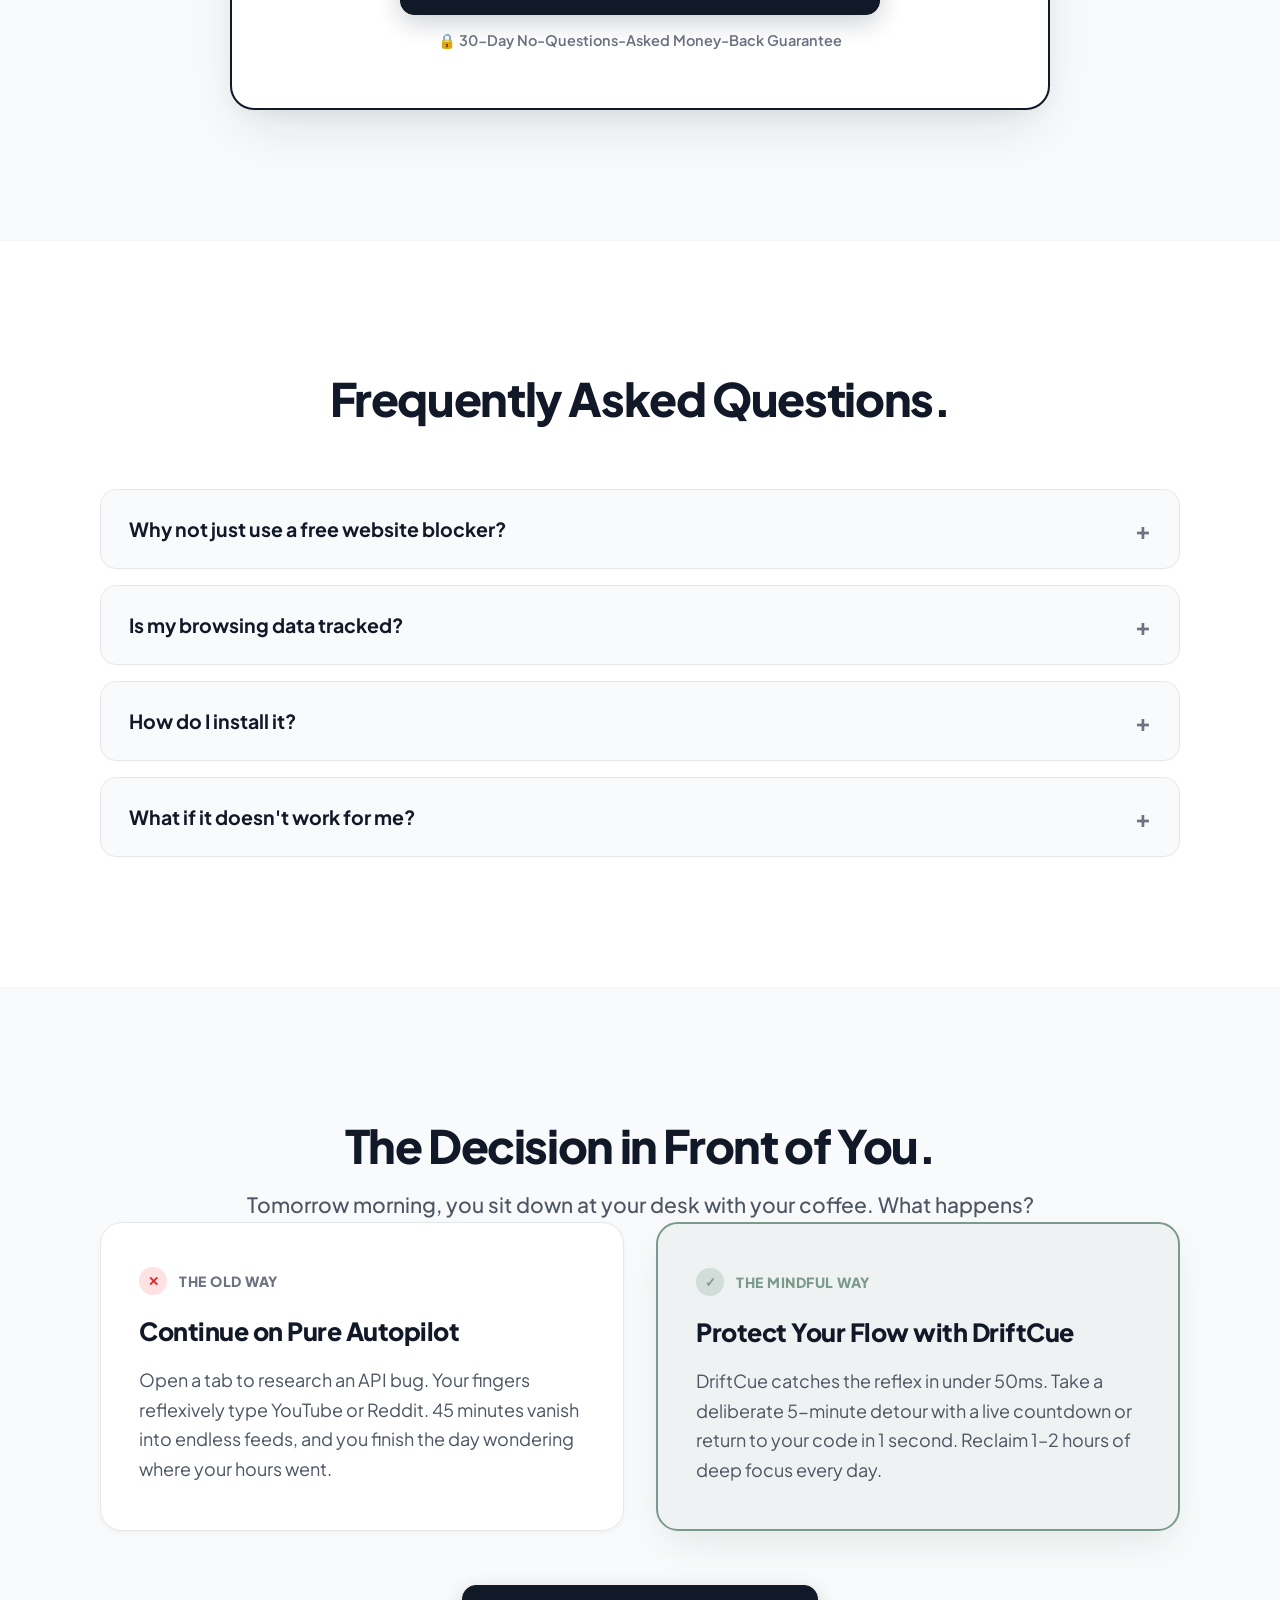
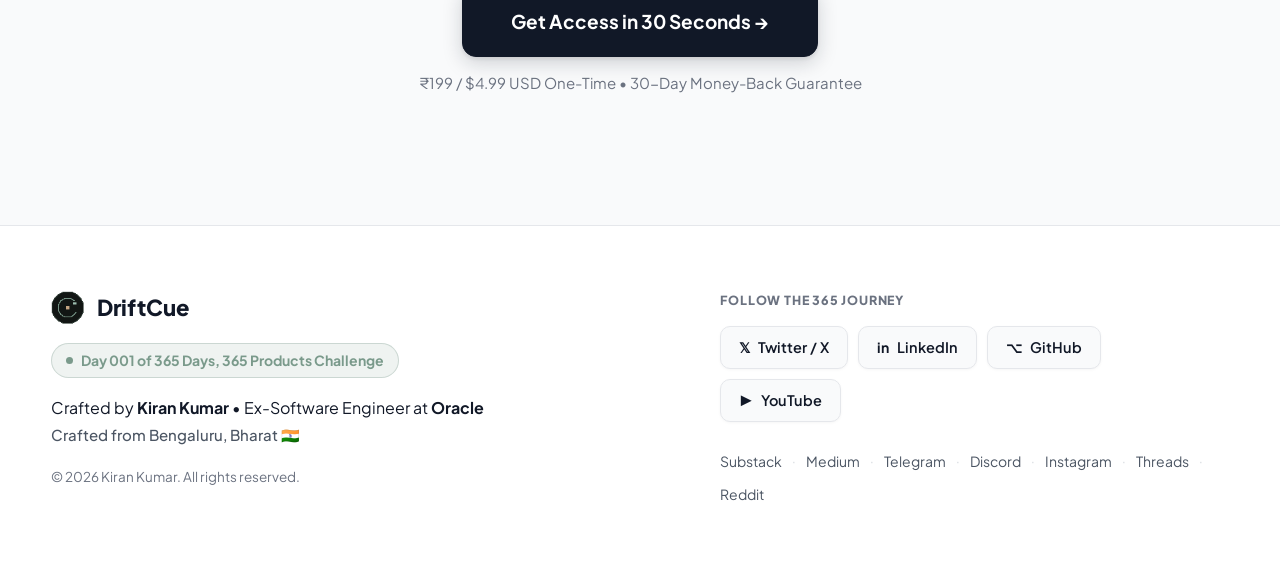
==== commit 47179697: "chore: remove PostHog analytics and telemetry from landing page" ====
--- a/DriftCue landing page/index.html
+++ b/DriftCue landing page/index.html
@@ -29,18 +29,6 @@
   <meta name="twitter:title" content="DriftCue — Stop Losing Hours to Tab Autopilot">
   <meta name="twitter:description" content="Reclaim 1–2 hours of deep focus every day without rigid website blockers. Day 001 of 365 Days, 365 Products.">
   <meta name="twitter:image" content="https://driftcue.netlify.app/assets/og-image.png">
-
-  <!-- PostHog Analytics & Live Visitor Session Recording -->
-  <script>
-    !function(t,e){var o,n,p,r;e.__SV||(window.posthog=e,e._i=[],e.init=function(i,s,a){function g(t,e){var o=e.split(".");2==o.length&&(t=t[o[0]],e=o[1]),t[e]=function(){t.push([e].concat(Array.prototype.slice.call(arguments,0)))}}(p=t.createElement("script")).type="text/javascript",p.crossOrigin="anonymous",p.async=!0,p.src=s.api_host+"/static/array.js",(r=t.getElementsByTagName("script")[0]).parentNode.insertBefore(p,r);var u=e;for(void 0!==a?u=e[a]=[]:a="posthog",u.people=u.people||[],Object.defineProperty(u,"toString",{configurable:!0,enumerable:!0,writable:!0,value:function(t){var e="posthog";return"posthog"!==a&&(e+="."+a),t||(e+=" (stub)"),e}}),Object.defineProperty(u.people,"toString",{configurable:!0,enumerable:!0,writable:!0,value:function(){return u.toString(1)+".people (stub)"}}),o="capture identify alias people.set people.set_once set_config register register_once unregister opt_out_capturing has_opted_out_capturing opt_in_capturing reset isFeatureEnabled onFeatureFlags getSurveys getActiveMatchingSurveys captureException".split(" "),n=0;n<o.length;n++)g(u,o[n]);e._i.push([i,s,a])},e.__SV=1)}(document,window.posthog||[]);
-    posthog.init('phc_zBBacEBpAv8GLSEcUxEtwuBtC9FjooJ6SL5pAVhM9HwS', {
-      api_host: 'https://us.i.posthog.com',
-      person_profiles: 'always',
-      capture_pageview: true,
-      capture_pageleave: true,
-      autocapture: true
-    });
-  </script>
 
   <link rel="stylesheet" href="style.css">
 </head>
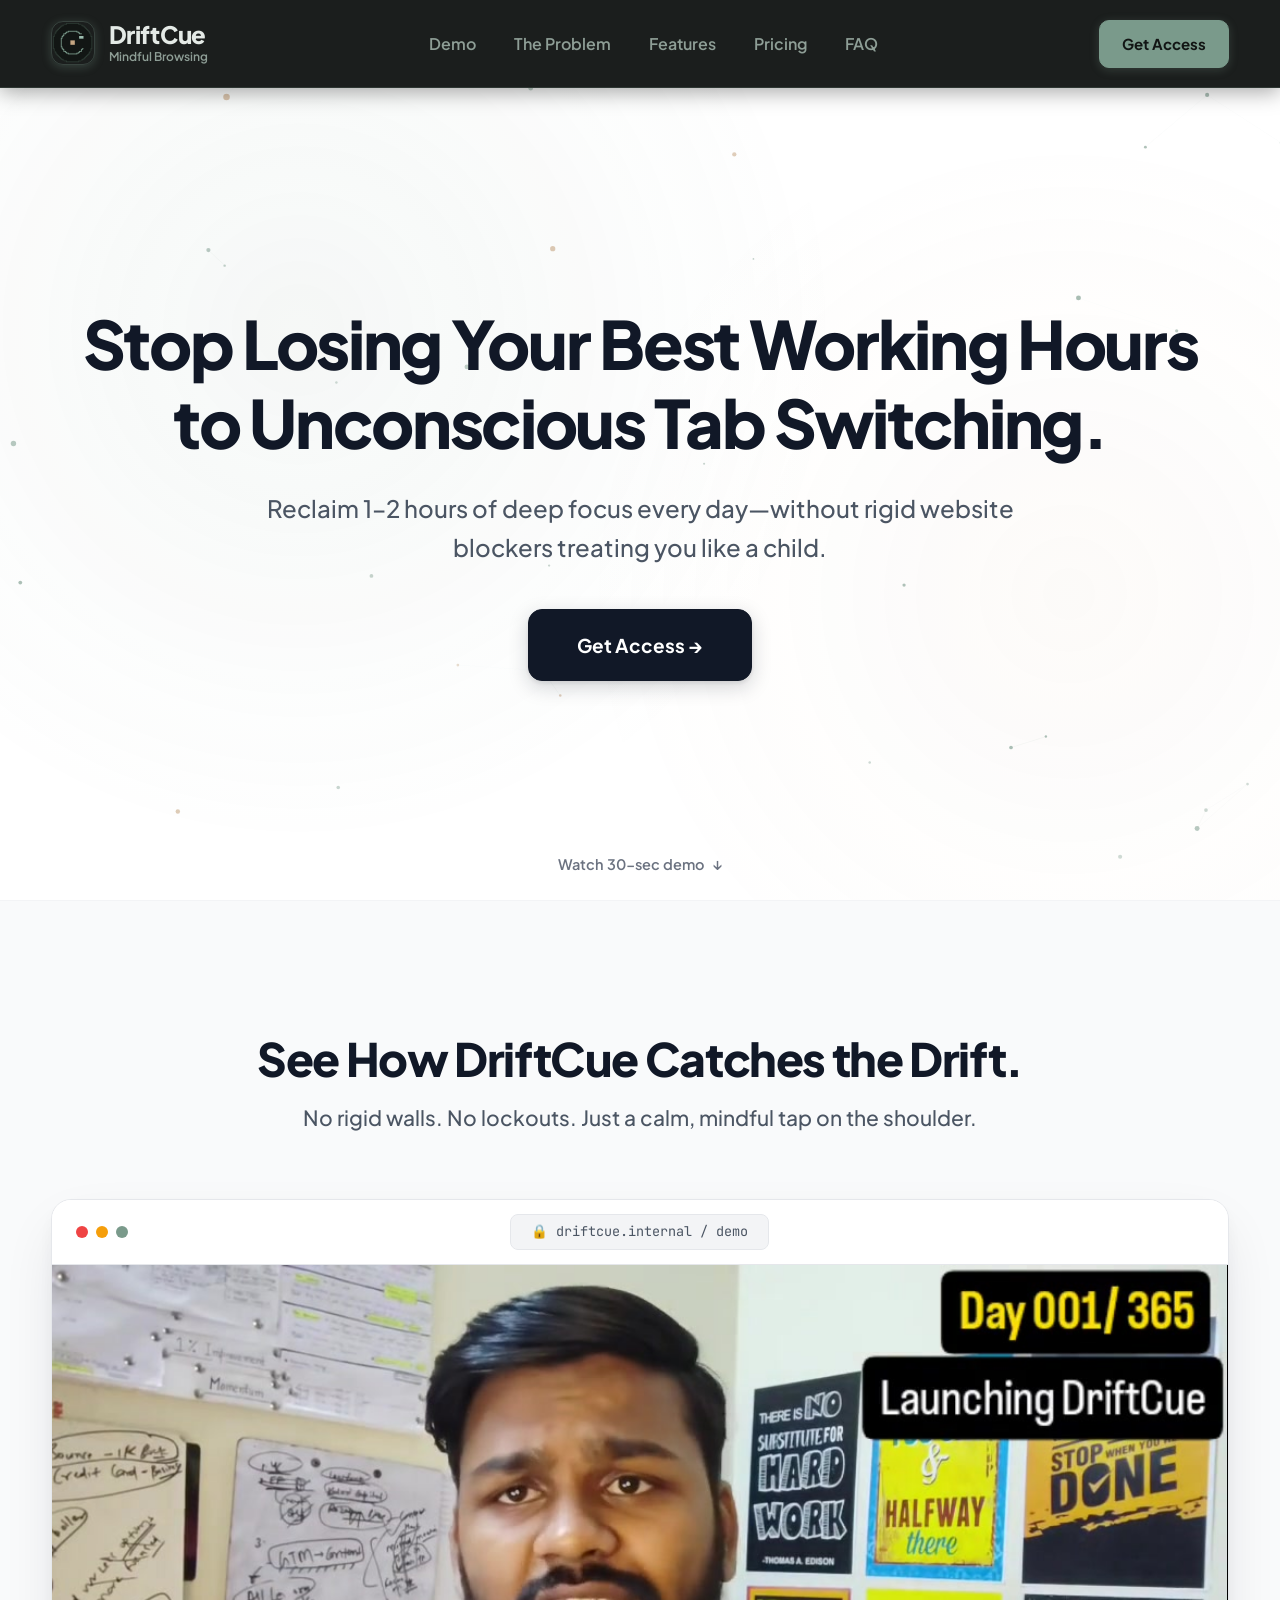
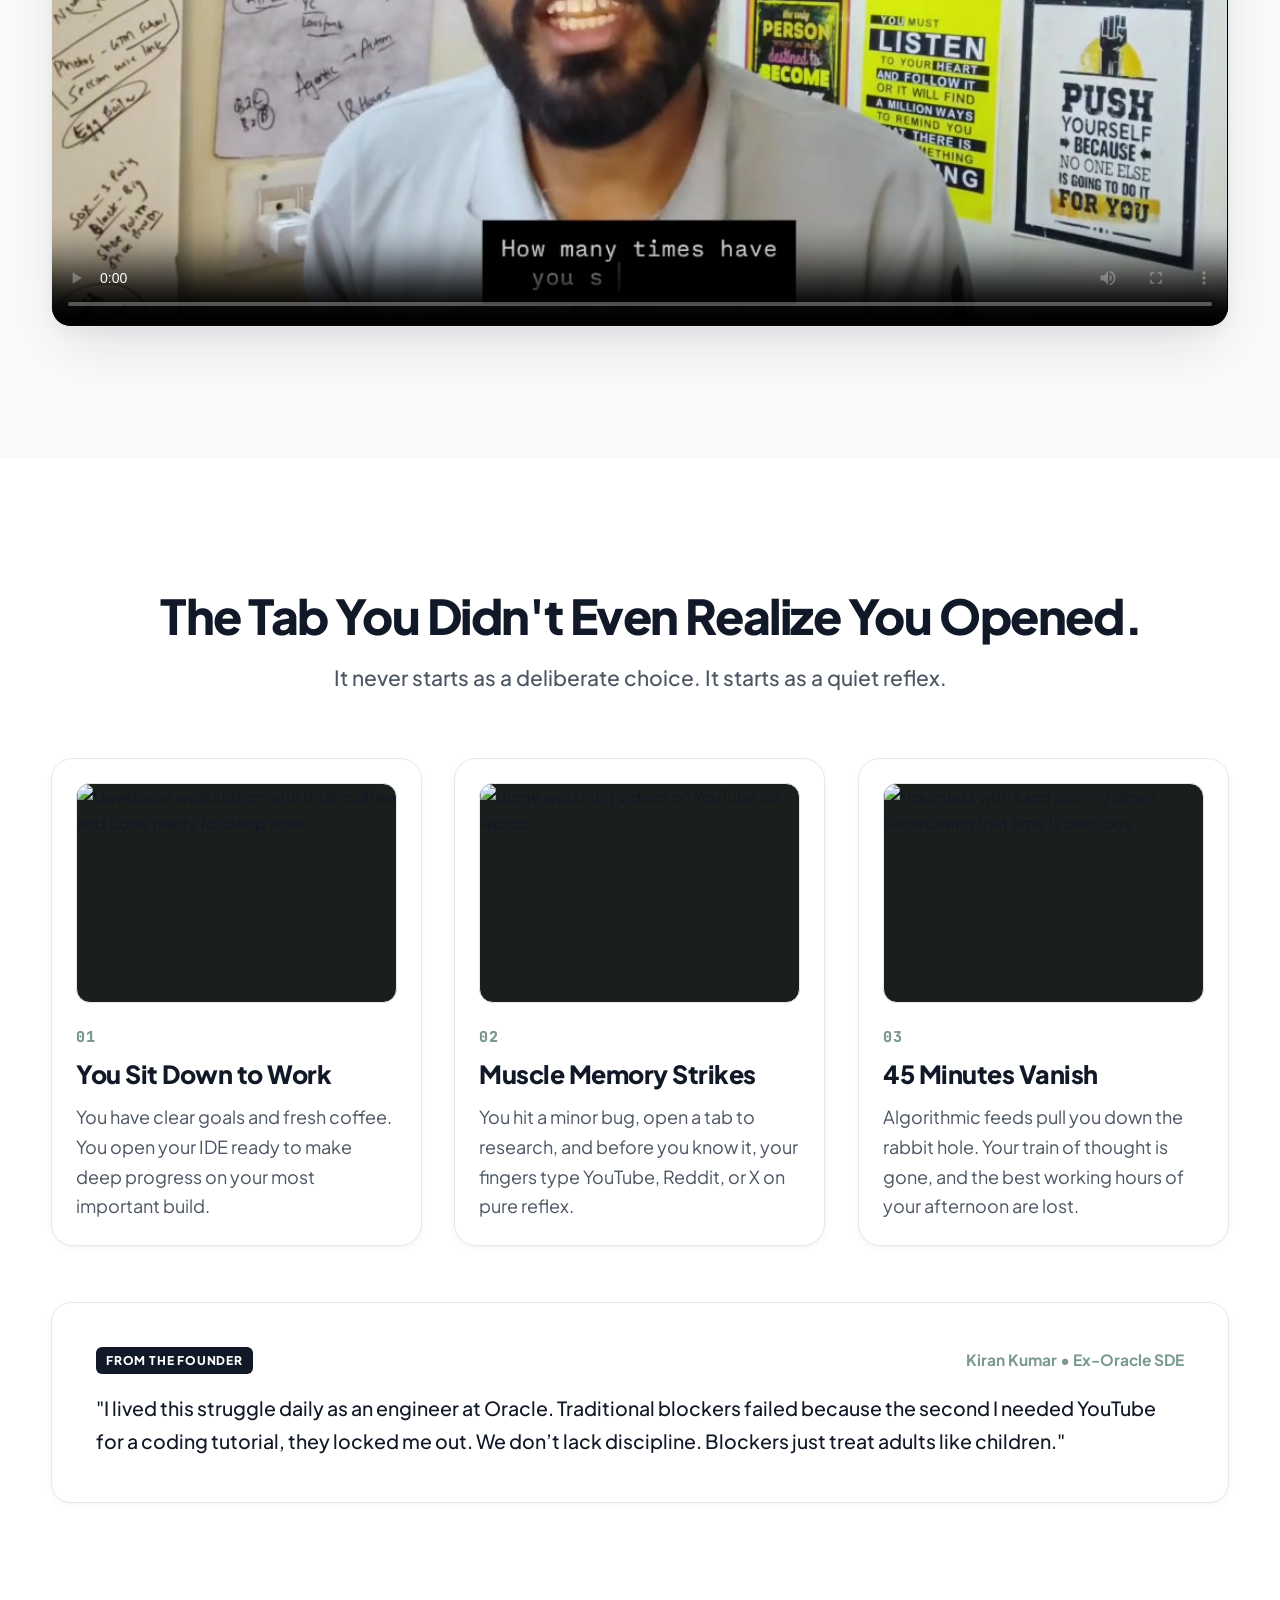
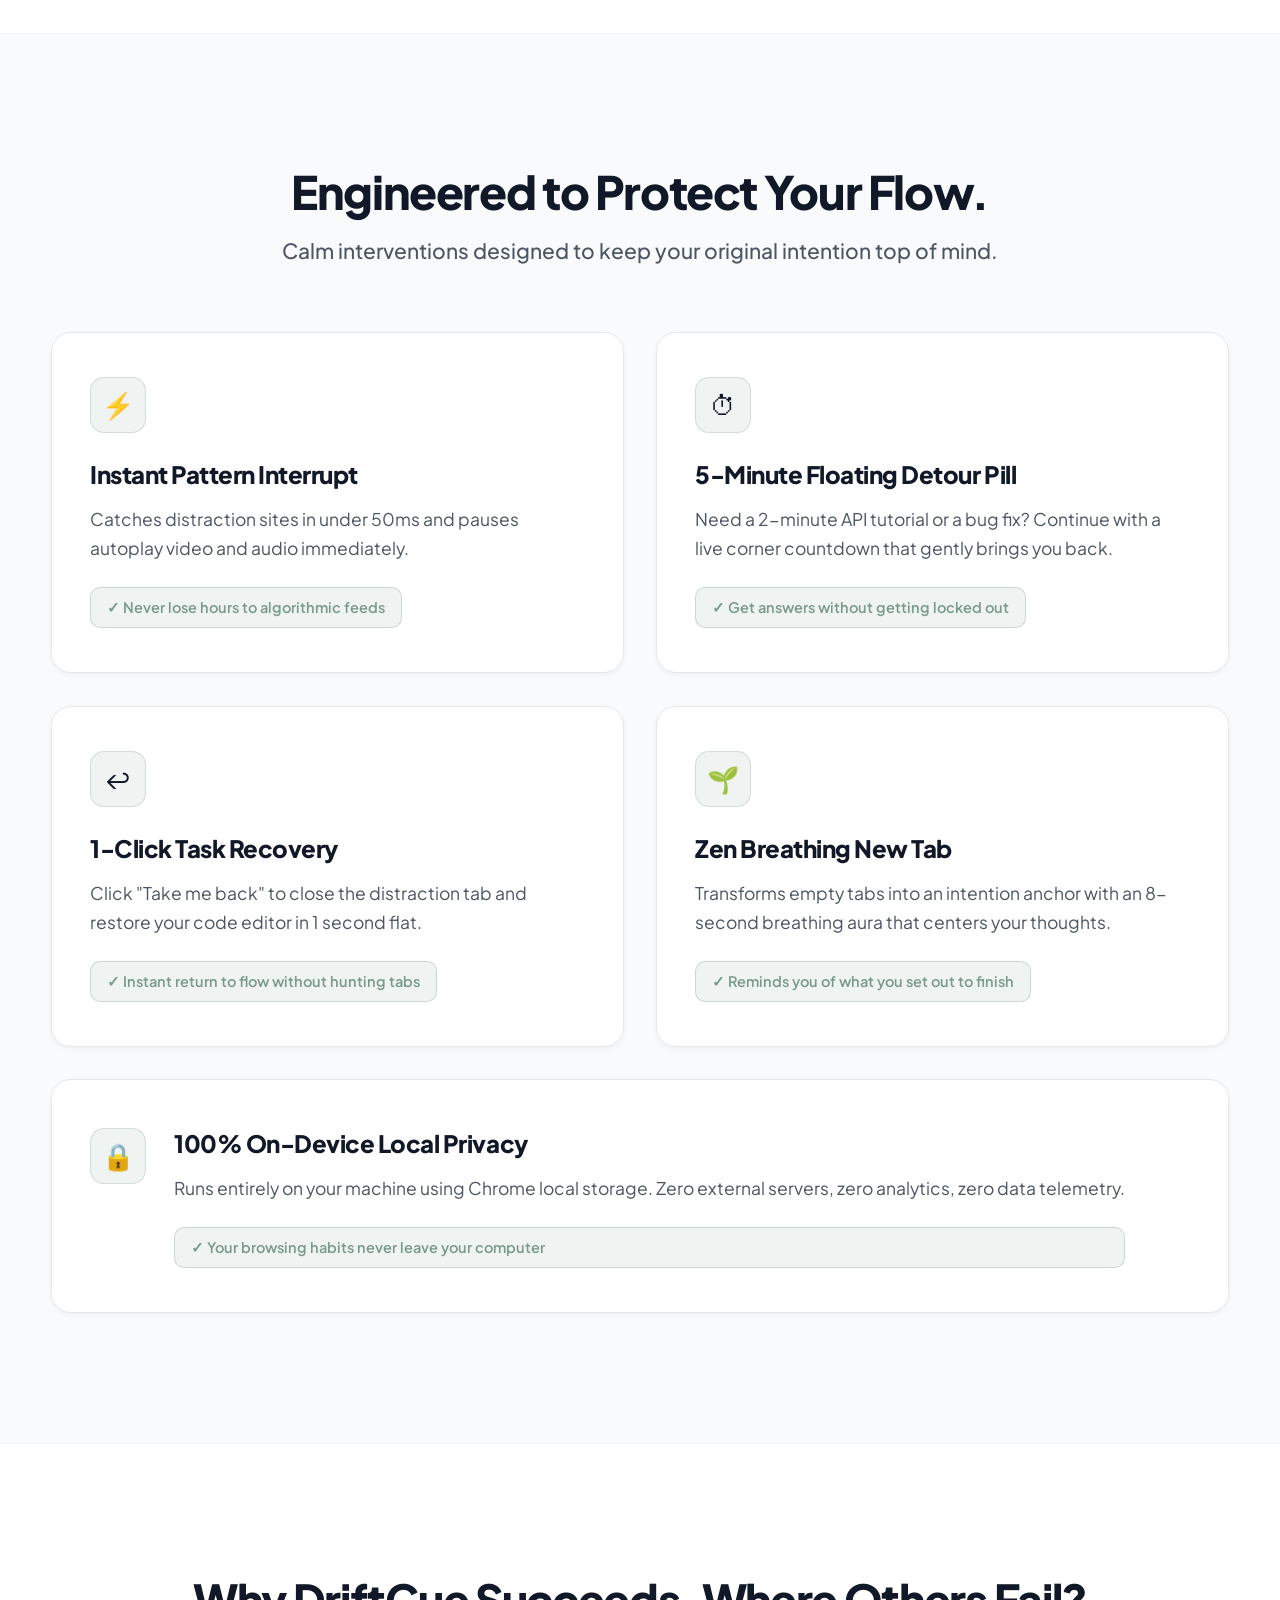
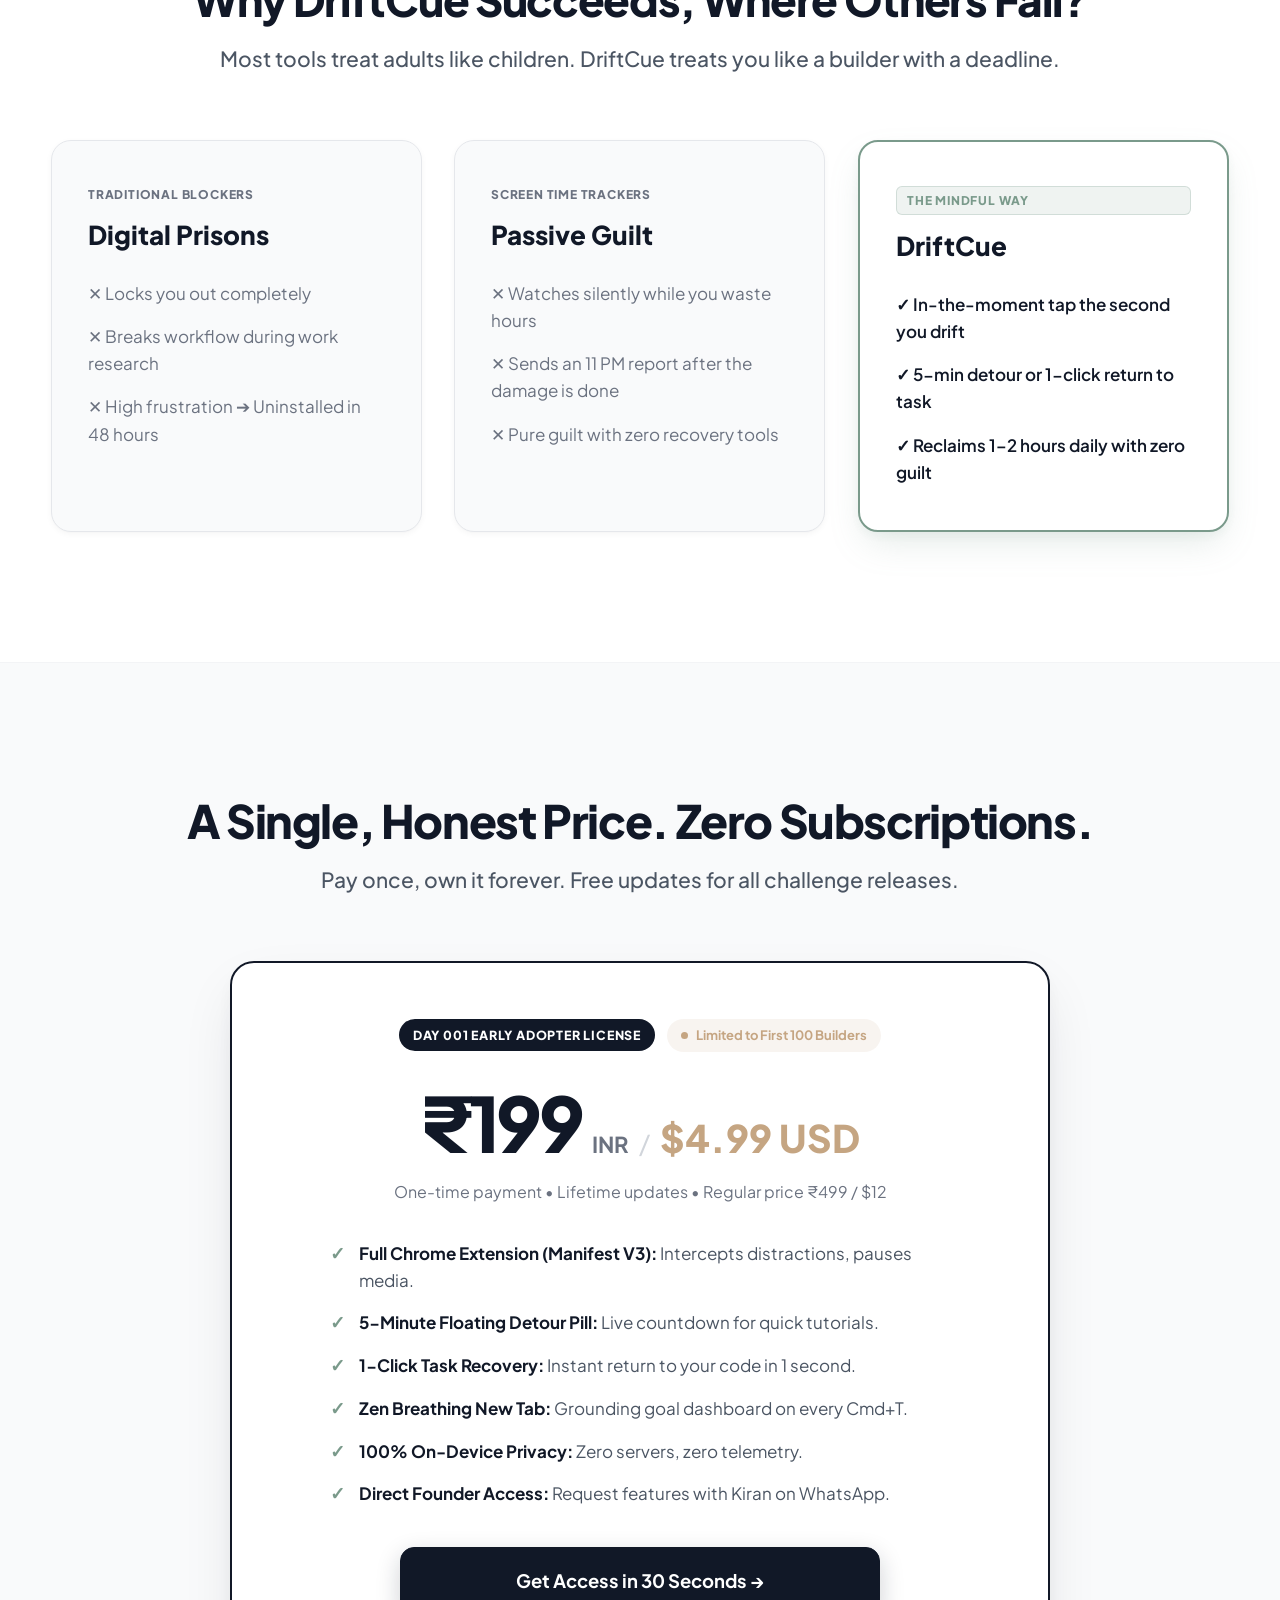
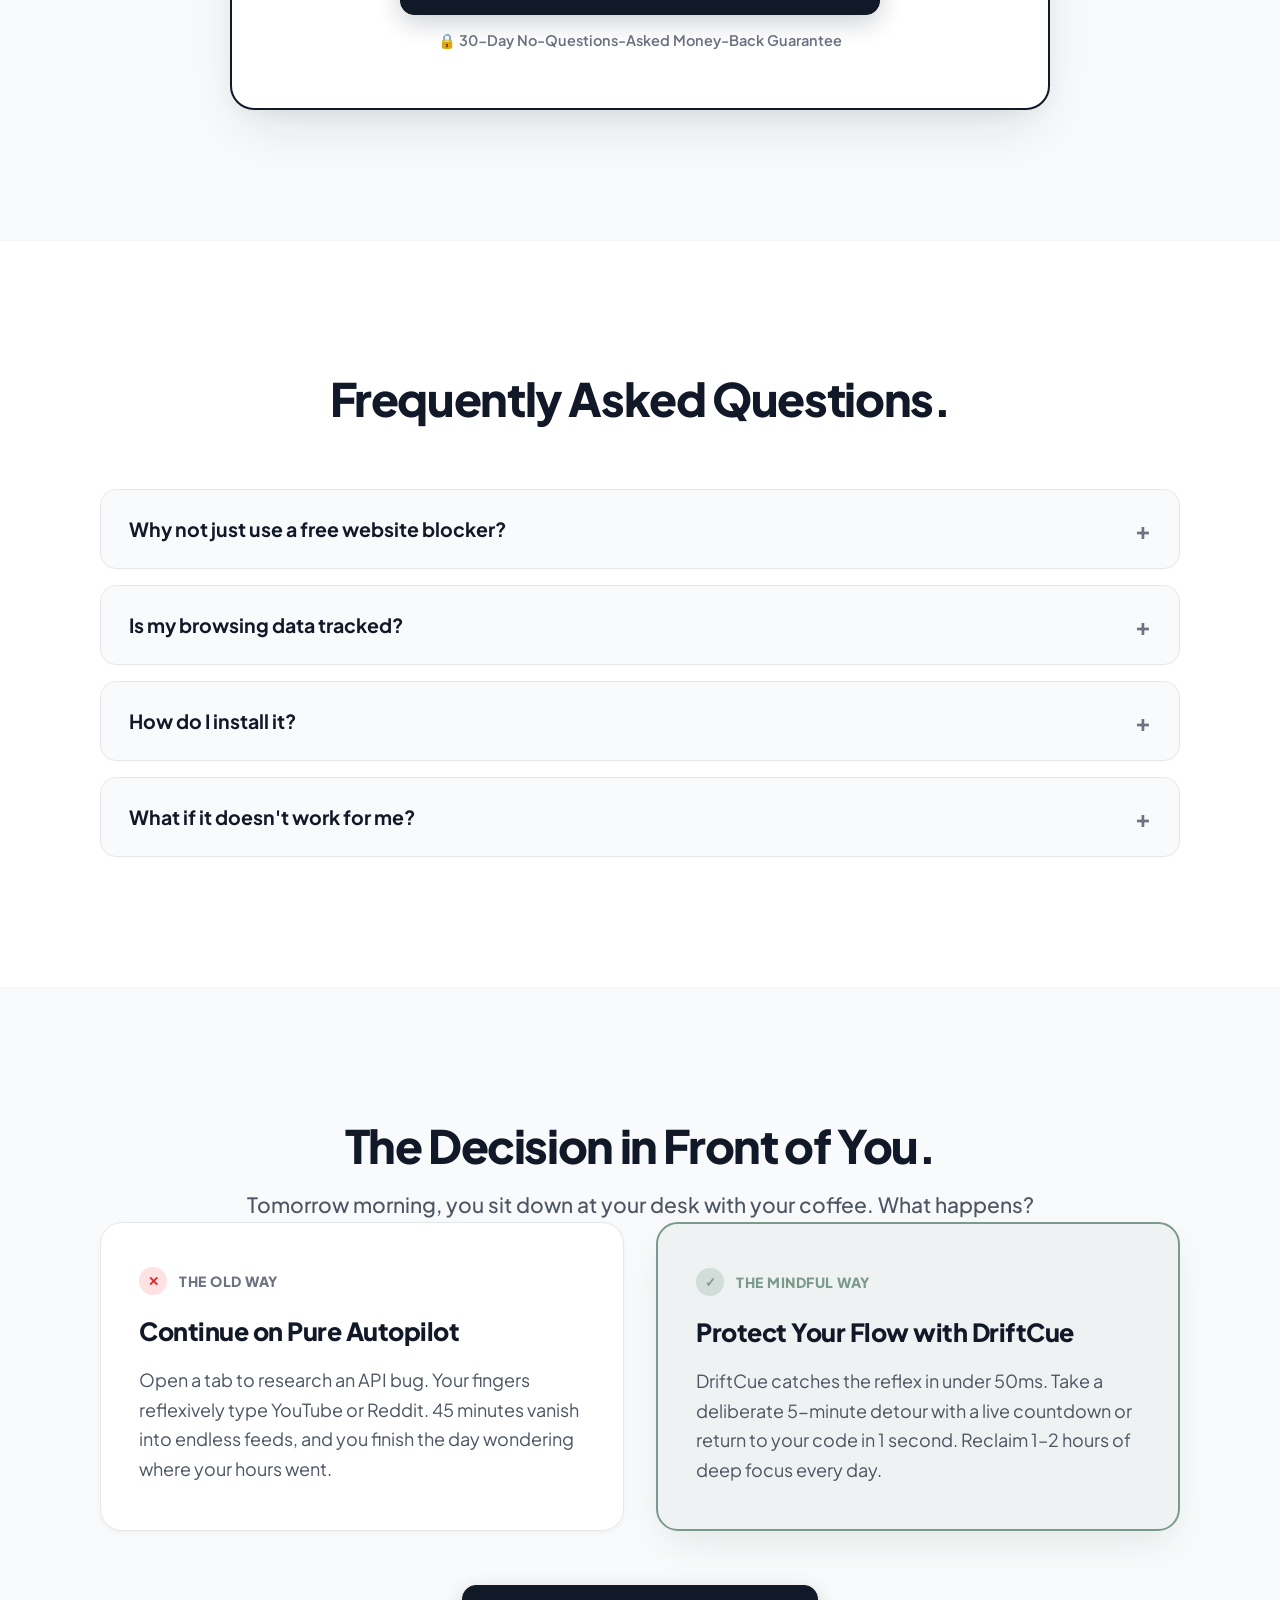
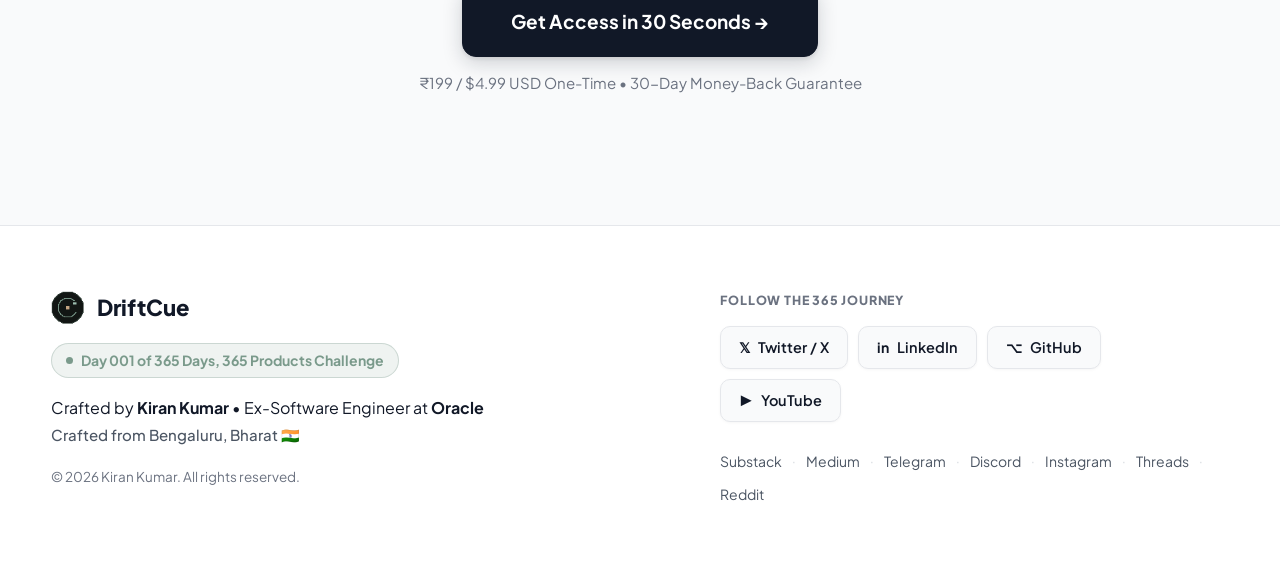
==== commit 12d27b01: "feat: add Microsoft Clarity analytics (project zc15eudkie)" ====
--- a/DriftCue landing page/index.html
+++ b/DriftCue landing page/index.html
@@ -29,6 +29,15 @@
   <meta name="twitter:title" content="DriftCue — Stop Losing Hours to Tab Autopilot">
   <meta name="twitter:description" content="Reclaim 1–2 hours of deep focus every day without rigid website blockers. Day 001 of 365 Days, 365 Products.">
   <meta name="twitter:image" content="https://driftcue.netlify.app/assets/og-image.png">
+
+  <!-- Microsoft Clarity Analytics & Session Heatmaps -->
+  <script type="text/javascript">
+    (function(c,l,a,r,i,t,y){
+      c[a]=c[a]||function(){(c[a].q=c[a].q||[]).push(arguments)};
+      t=l.createElement(r);t.async=1;t.src="https://www.clarity.ms/tag/"+i;
+      y=l.getElementsByTagName(r)[0];y.parentNode.insertBefore(t,y);
+    })(window, document, "clarity", "script", "zc15eudkie");
+  </script>
 
   <link rel="stylesheet" href="style.css">
 </head>
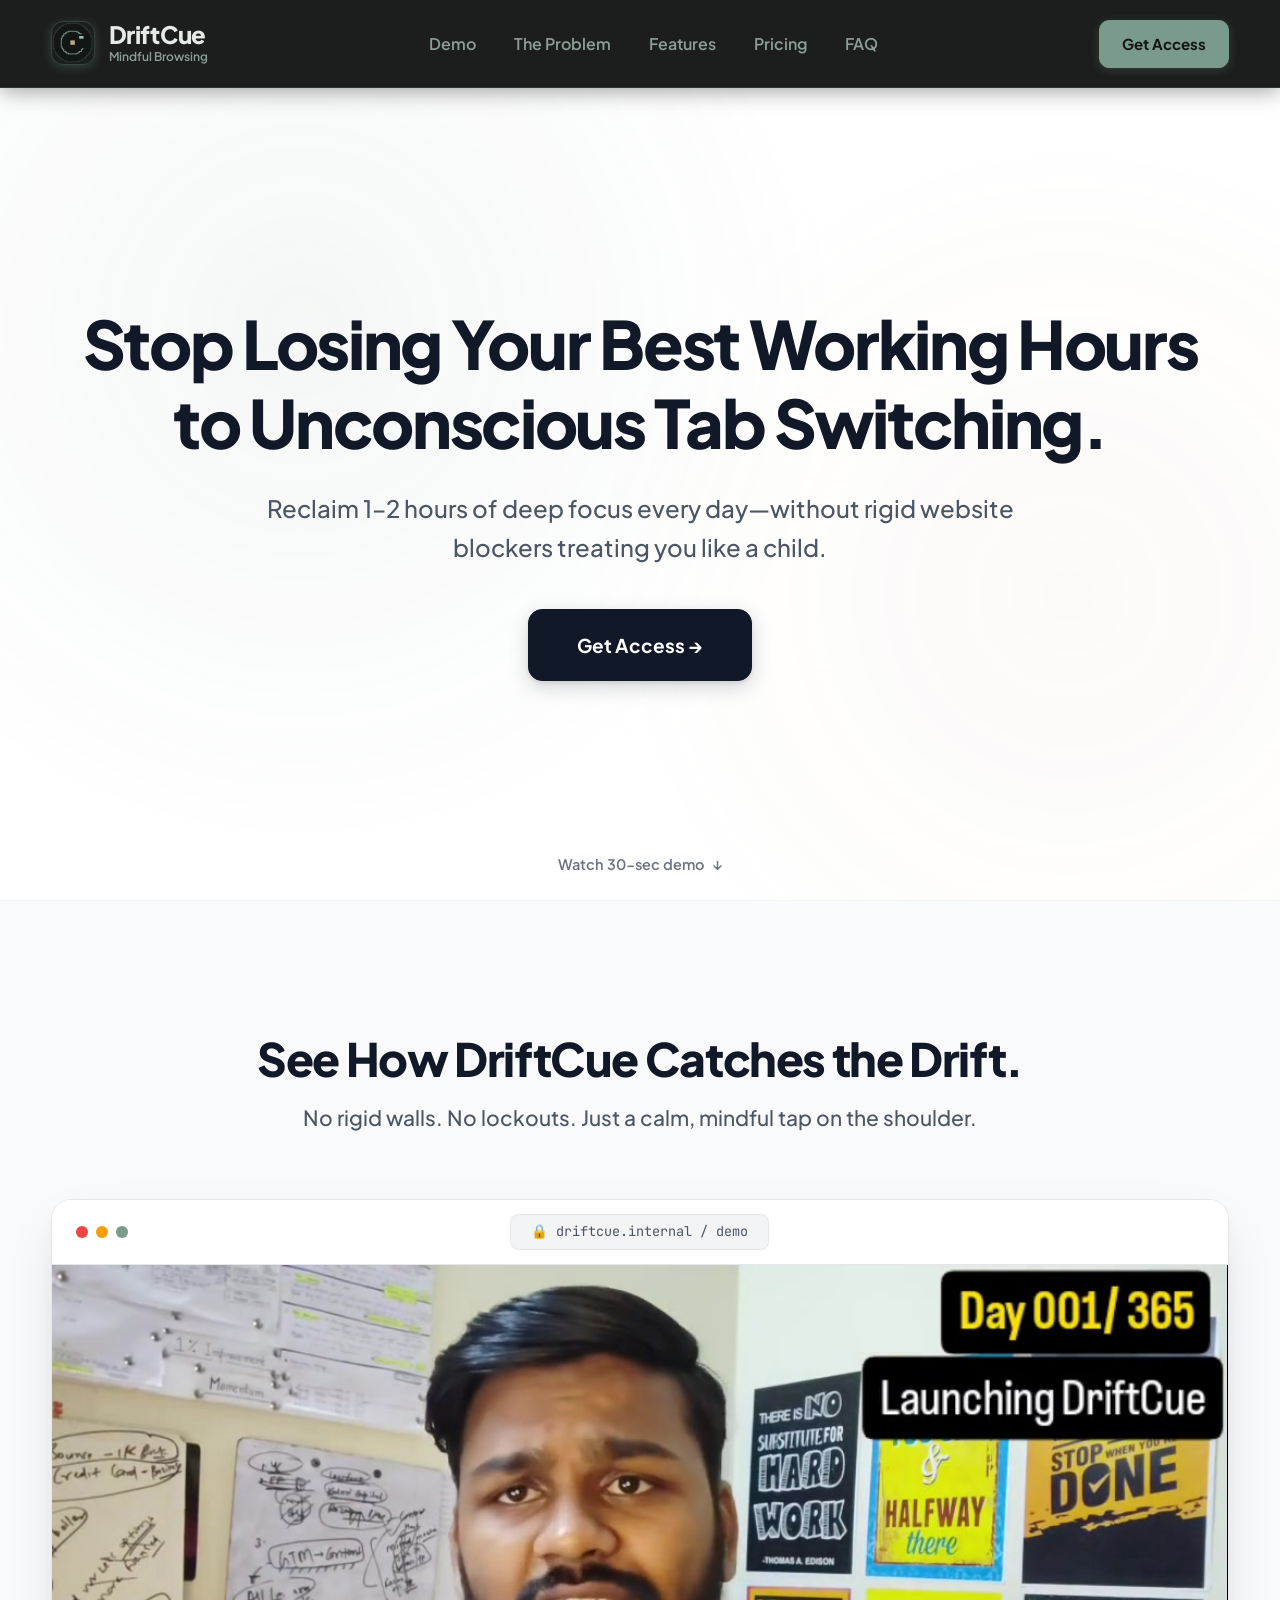
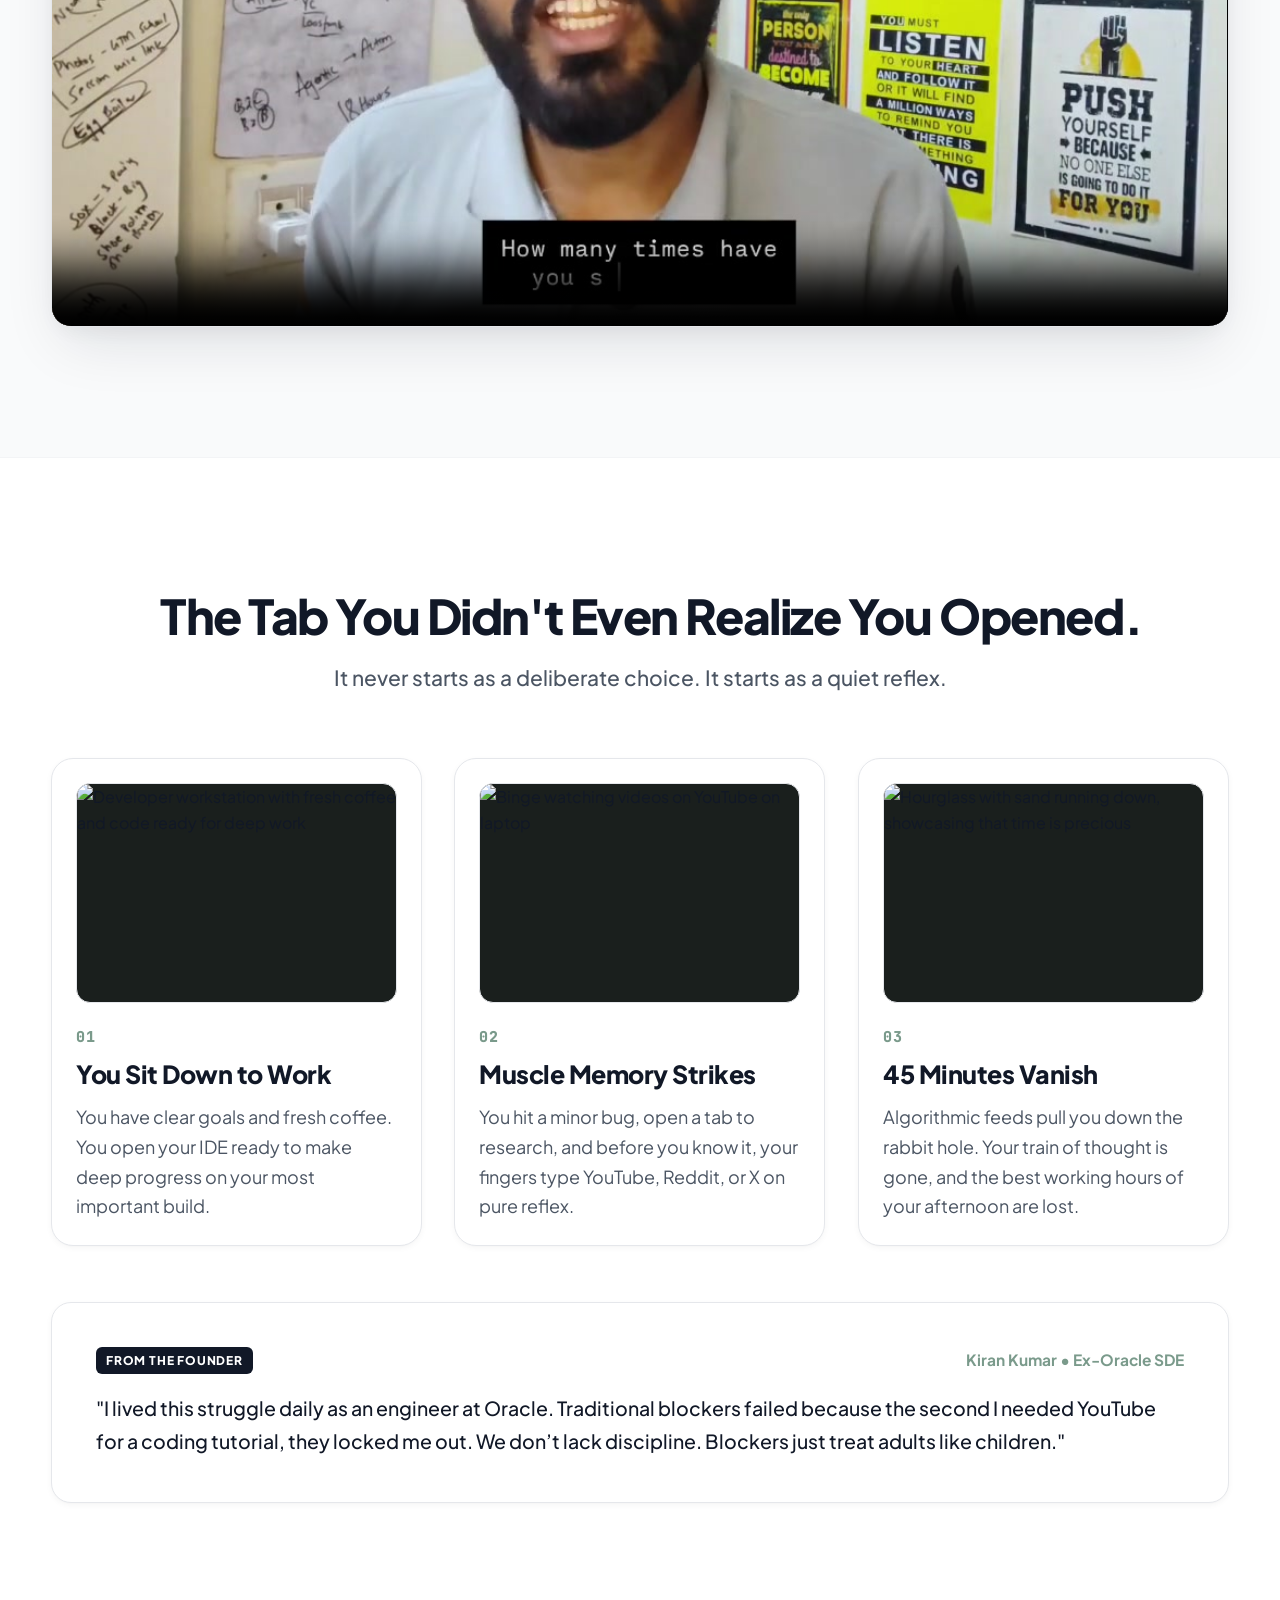
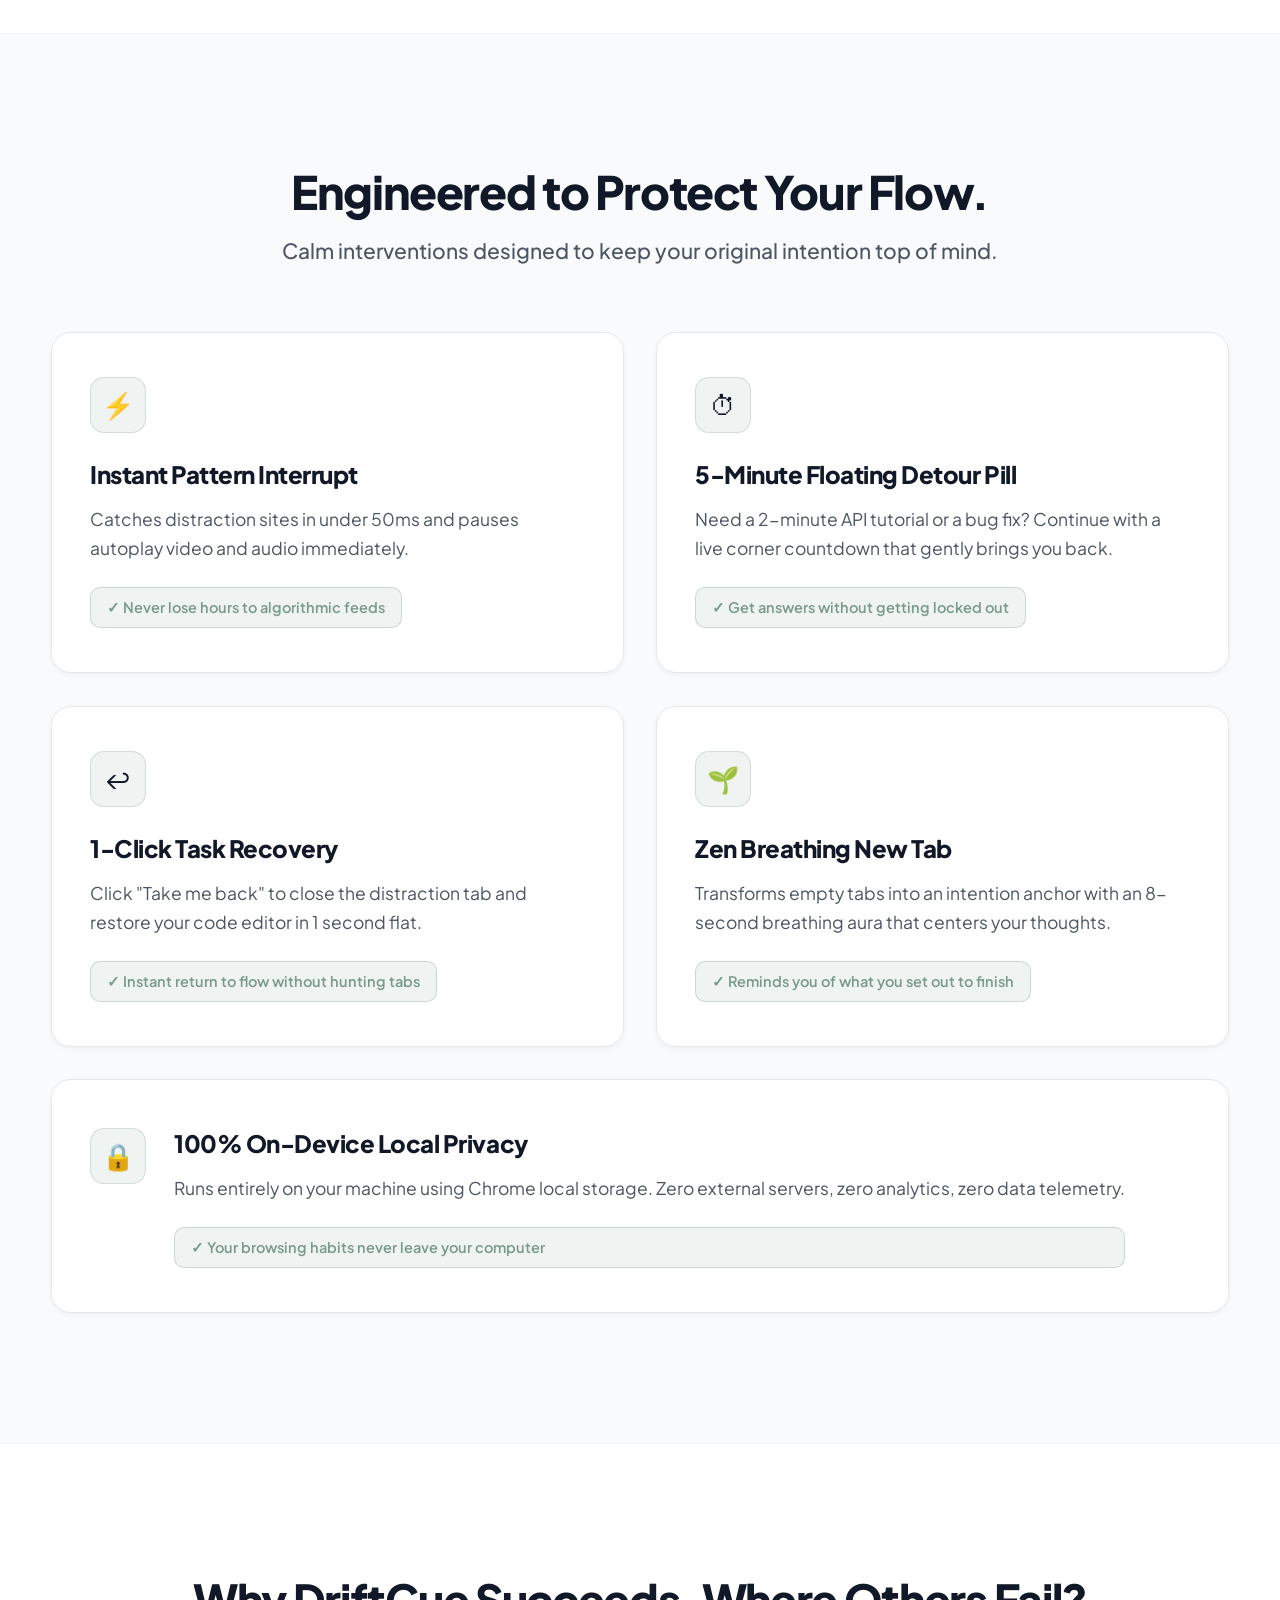
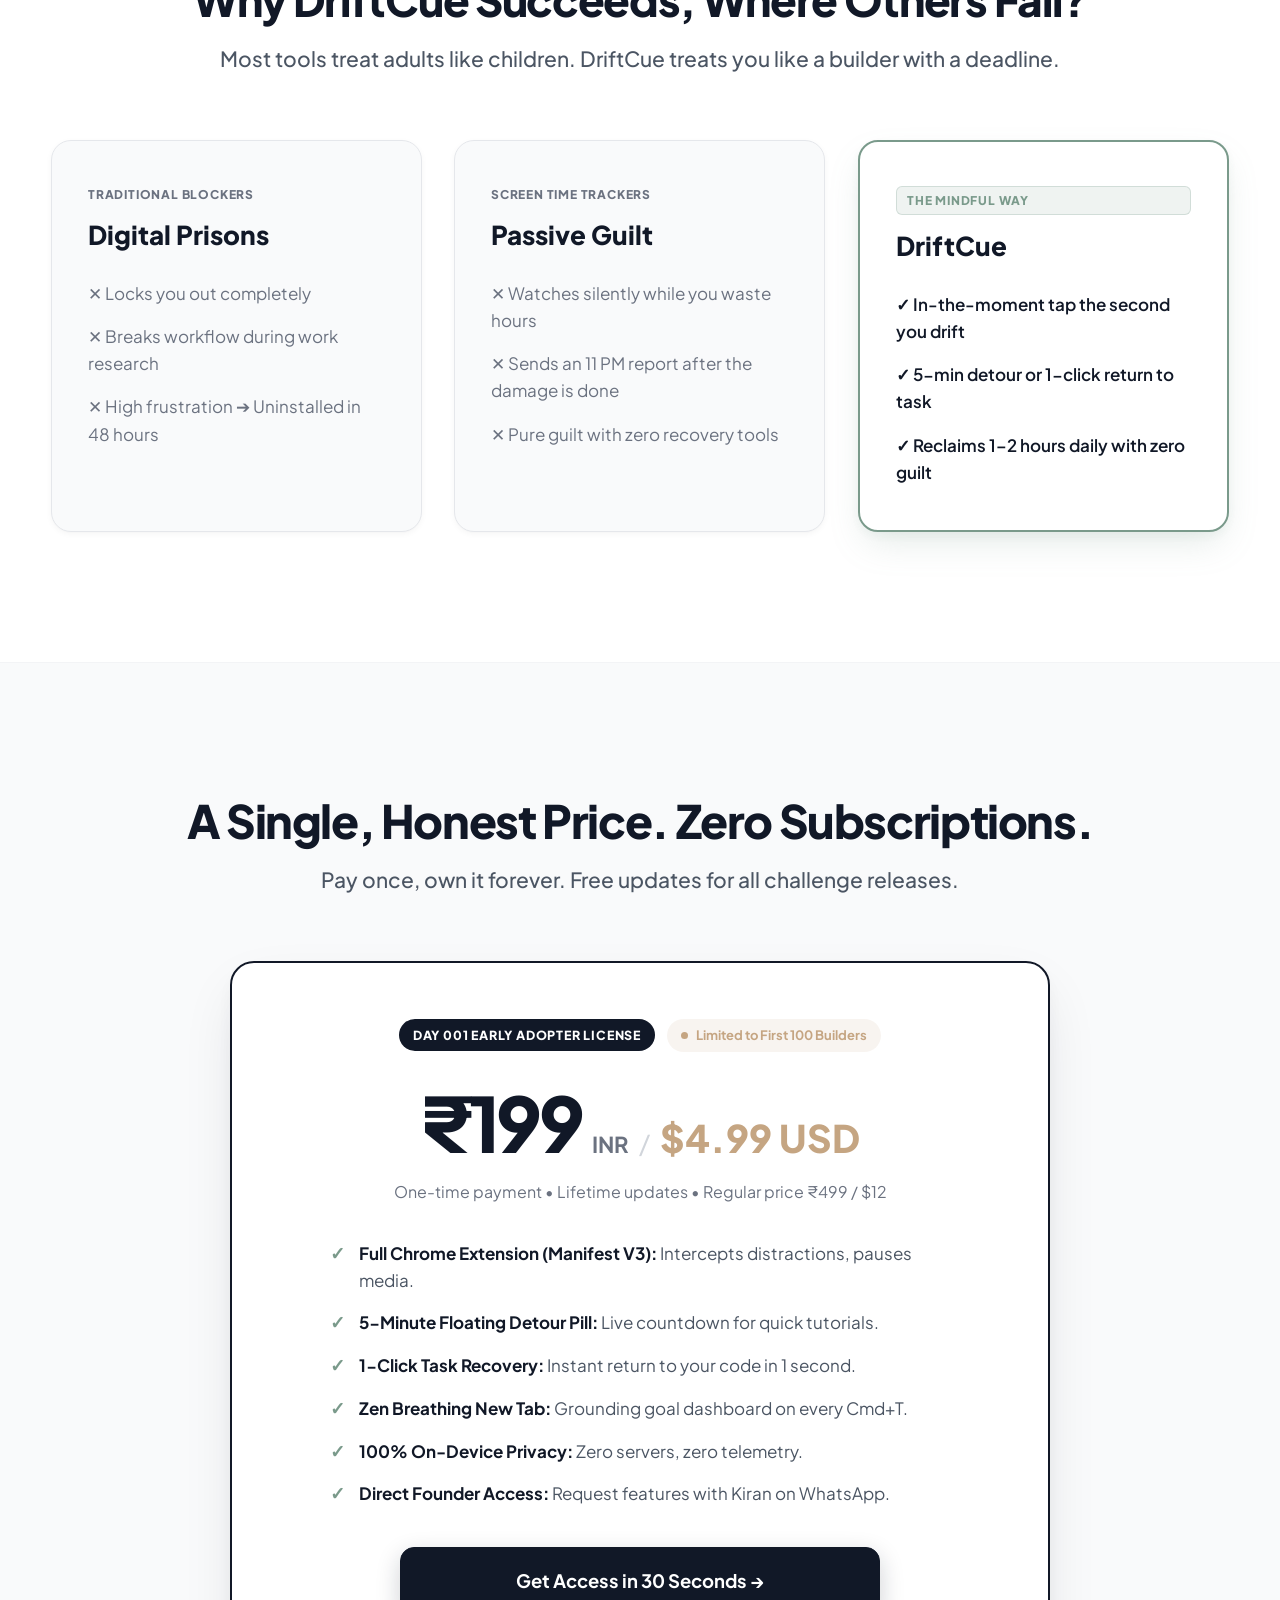
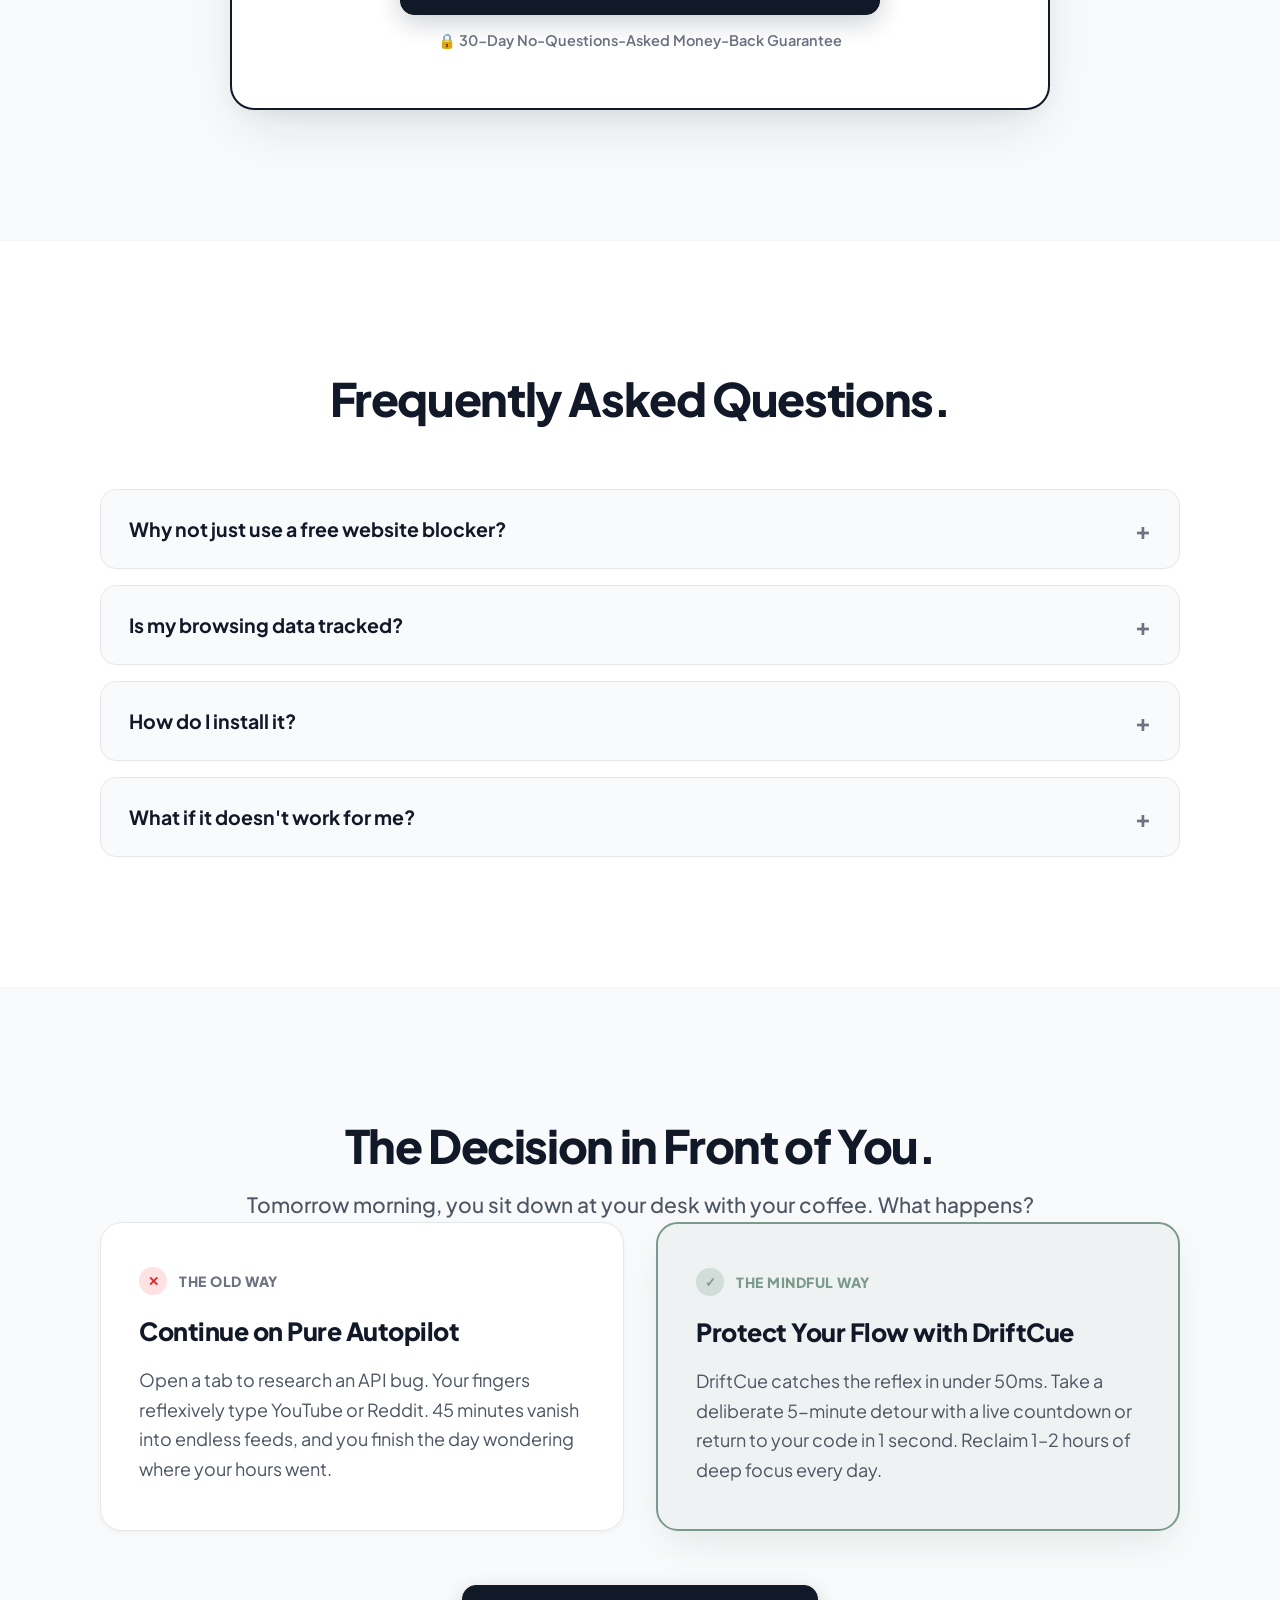
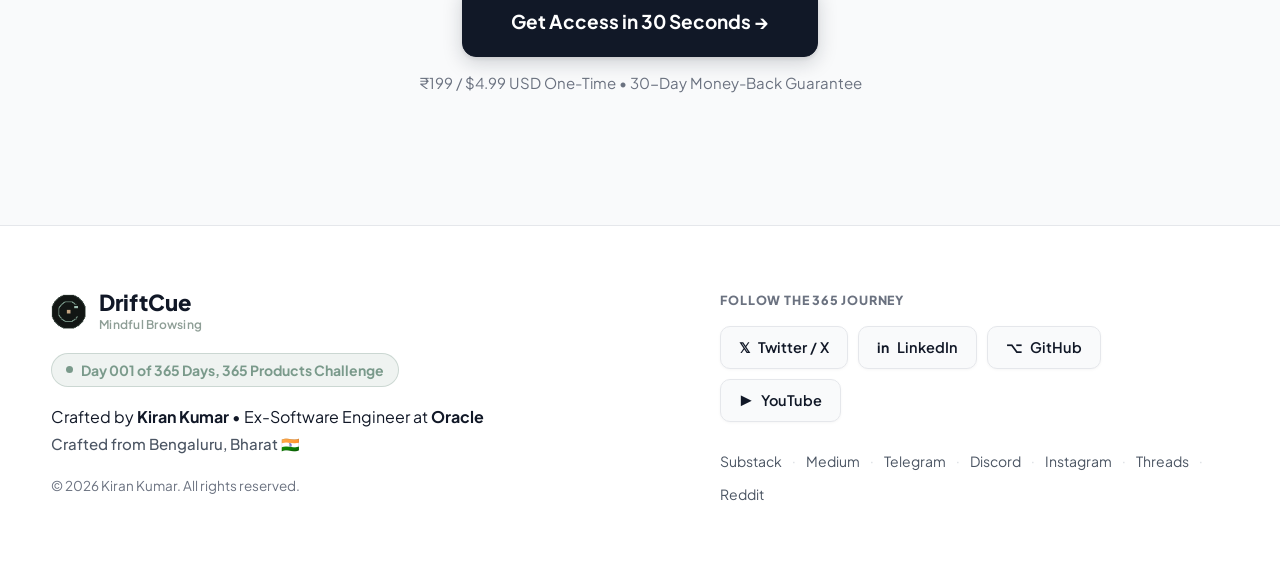
==== commit 59f352f1: "style: add Mindful Browsing tagline under logo in footer" ====
--- a/DriftCue landing page/index.html
+++ b/DriftCue landing page/index.html
@@ -558,8 +558,11 @@
       <!-- Left: Challenge info & 2-Liner Founder Bio -->
       <div class="footer-left">
         <div class="footer-brand">
-          <img src="assets/icon48.png" alt="DriftCue Logo" width="34" height="34">
-          <span class="footer-brand-name">DriftCue</span>
+          <img src="assets/icon48.png" alt="DriftCue Logo" width="36" height="36">
+          <div class="footer-brand-text">
+            <span class="footer-brand-name">DriftCue</span>
+            <span class="footer-brand-sub">Mindful Browsing</span>
+          </div>
         </div>
         <p class="footer-challenge-badge">
           <span class="challenge-dot"></span>
--- a/DriftCue landing page/style.css
+++ b/DriftCue landing page/style.css
@@ -1303,10 +1303,23 @@
   margin-bottom: 4px;
 }
 
+.footer-brand-text {
+  display: flex;
+  flex-direction: column;
+}
+
 .footer-brand-name {
   font-size: 22px;
   font-weight: 800;
   color: var(--text-primary);
+  line-height: 1.15;
+}
+
+.footer-brand-sub {
+  font-size: 12px;
+  font-weight: 600;
+  color: #8e9e96;
+  letter-spacing: 0.02em;
 }
 
 .footer-challenge-badge {
